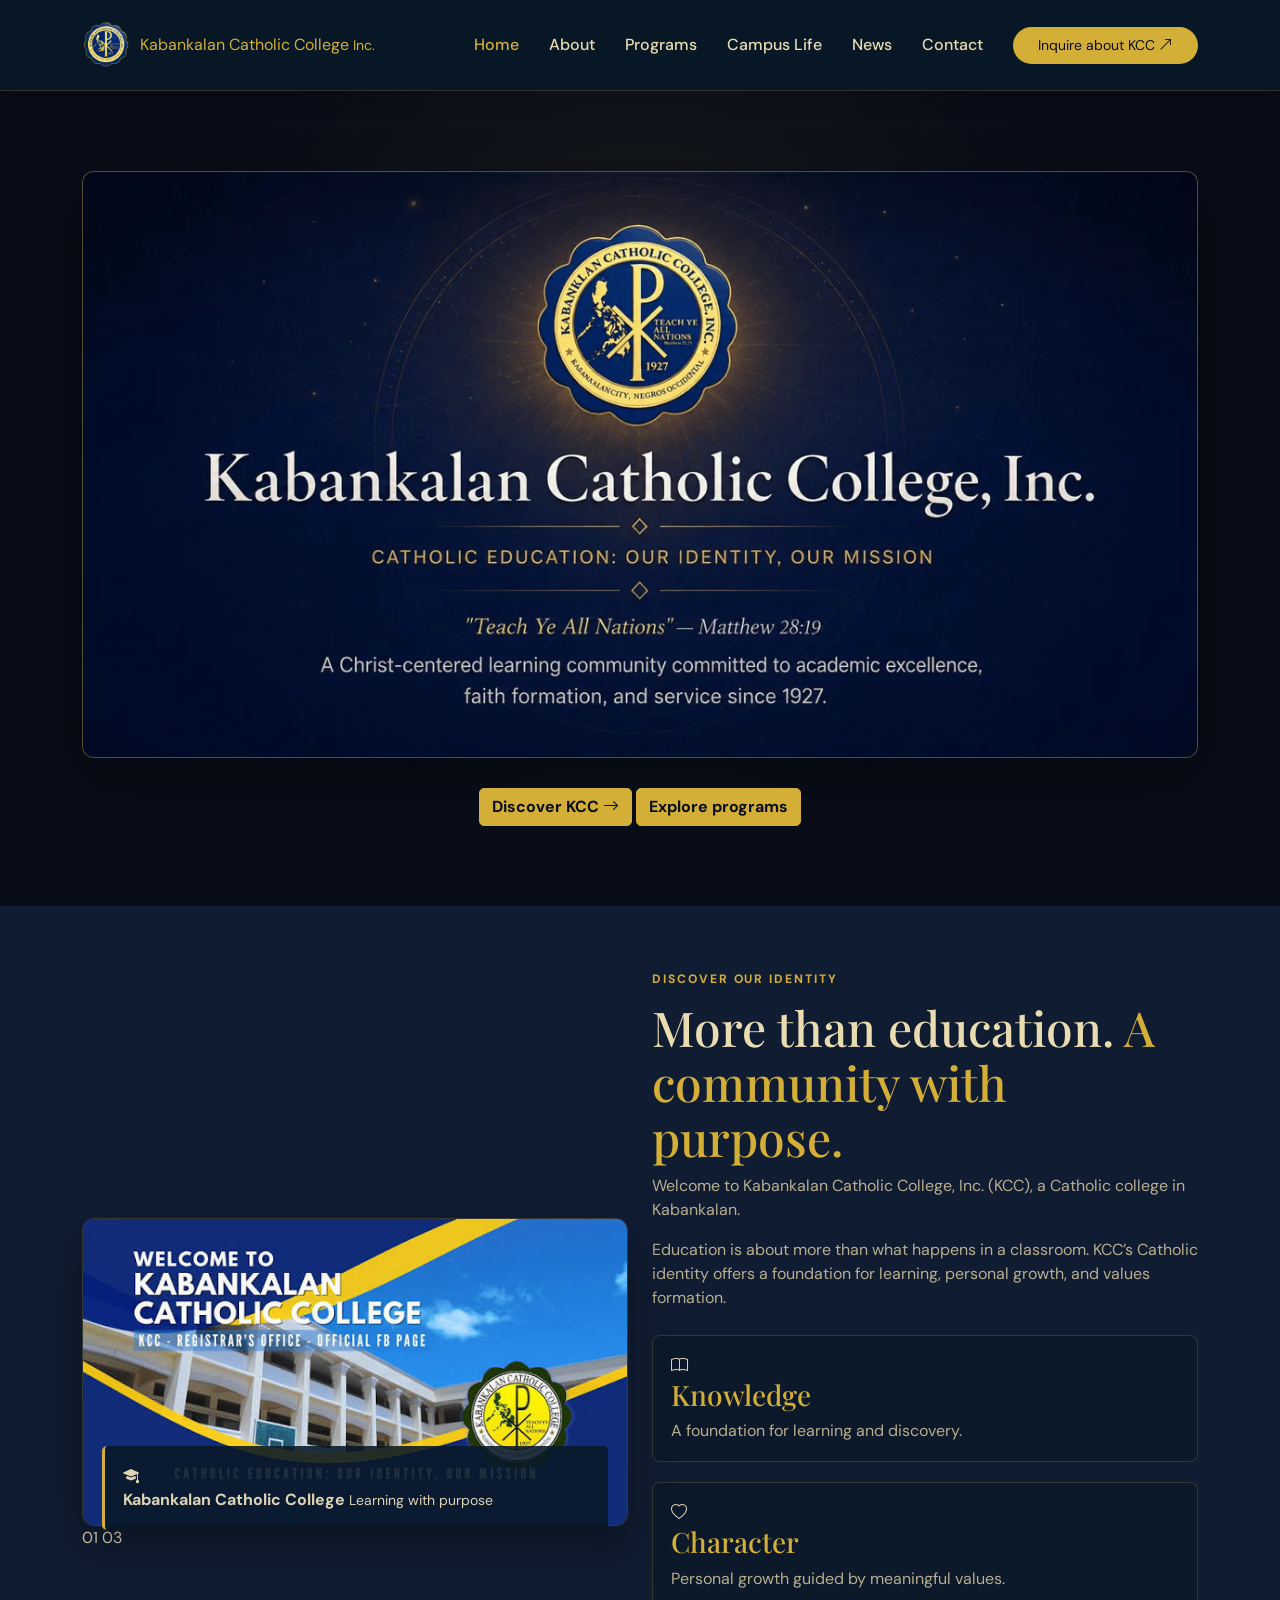
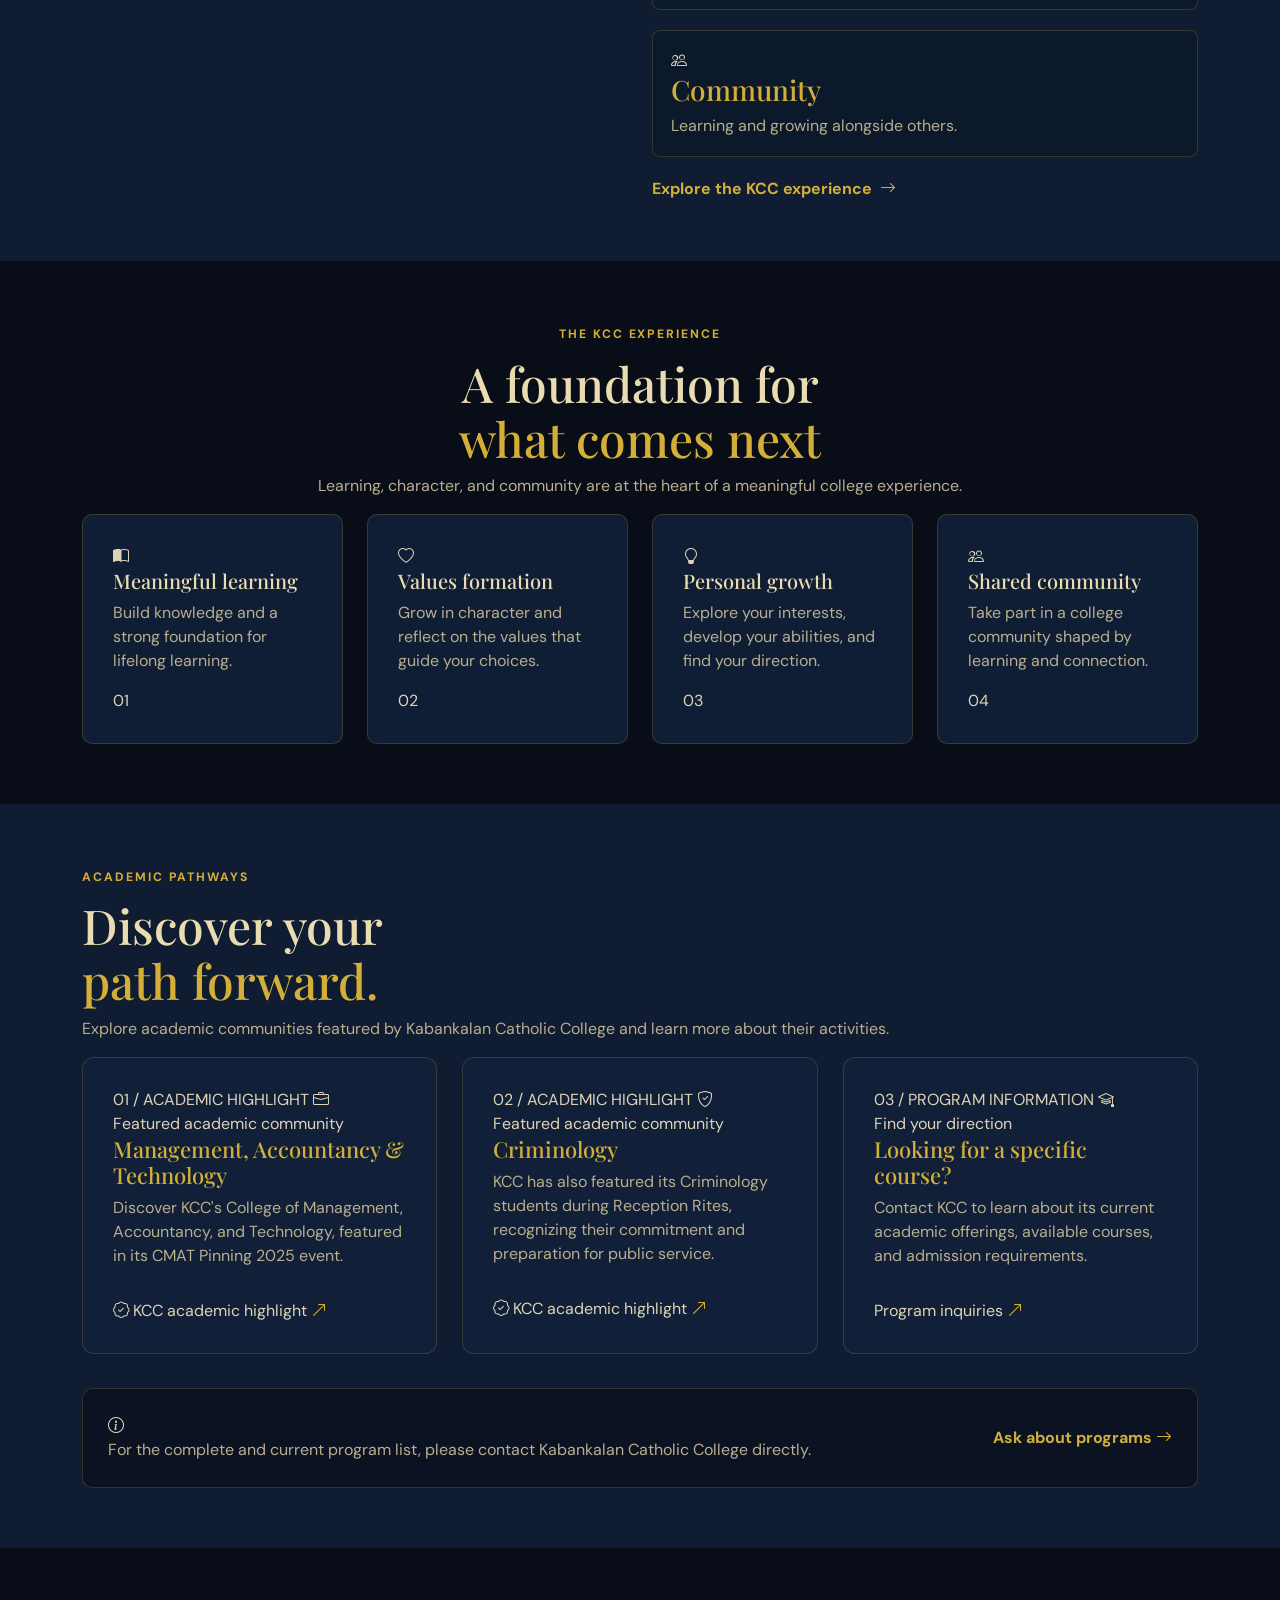
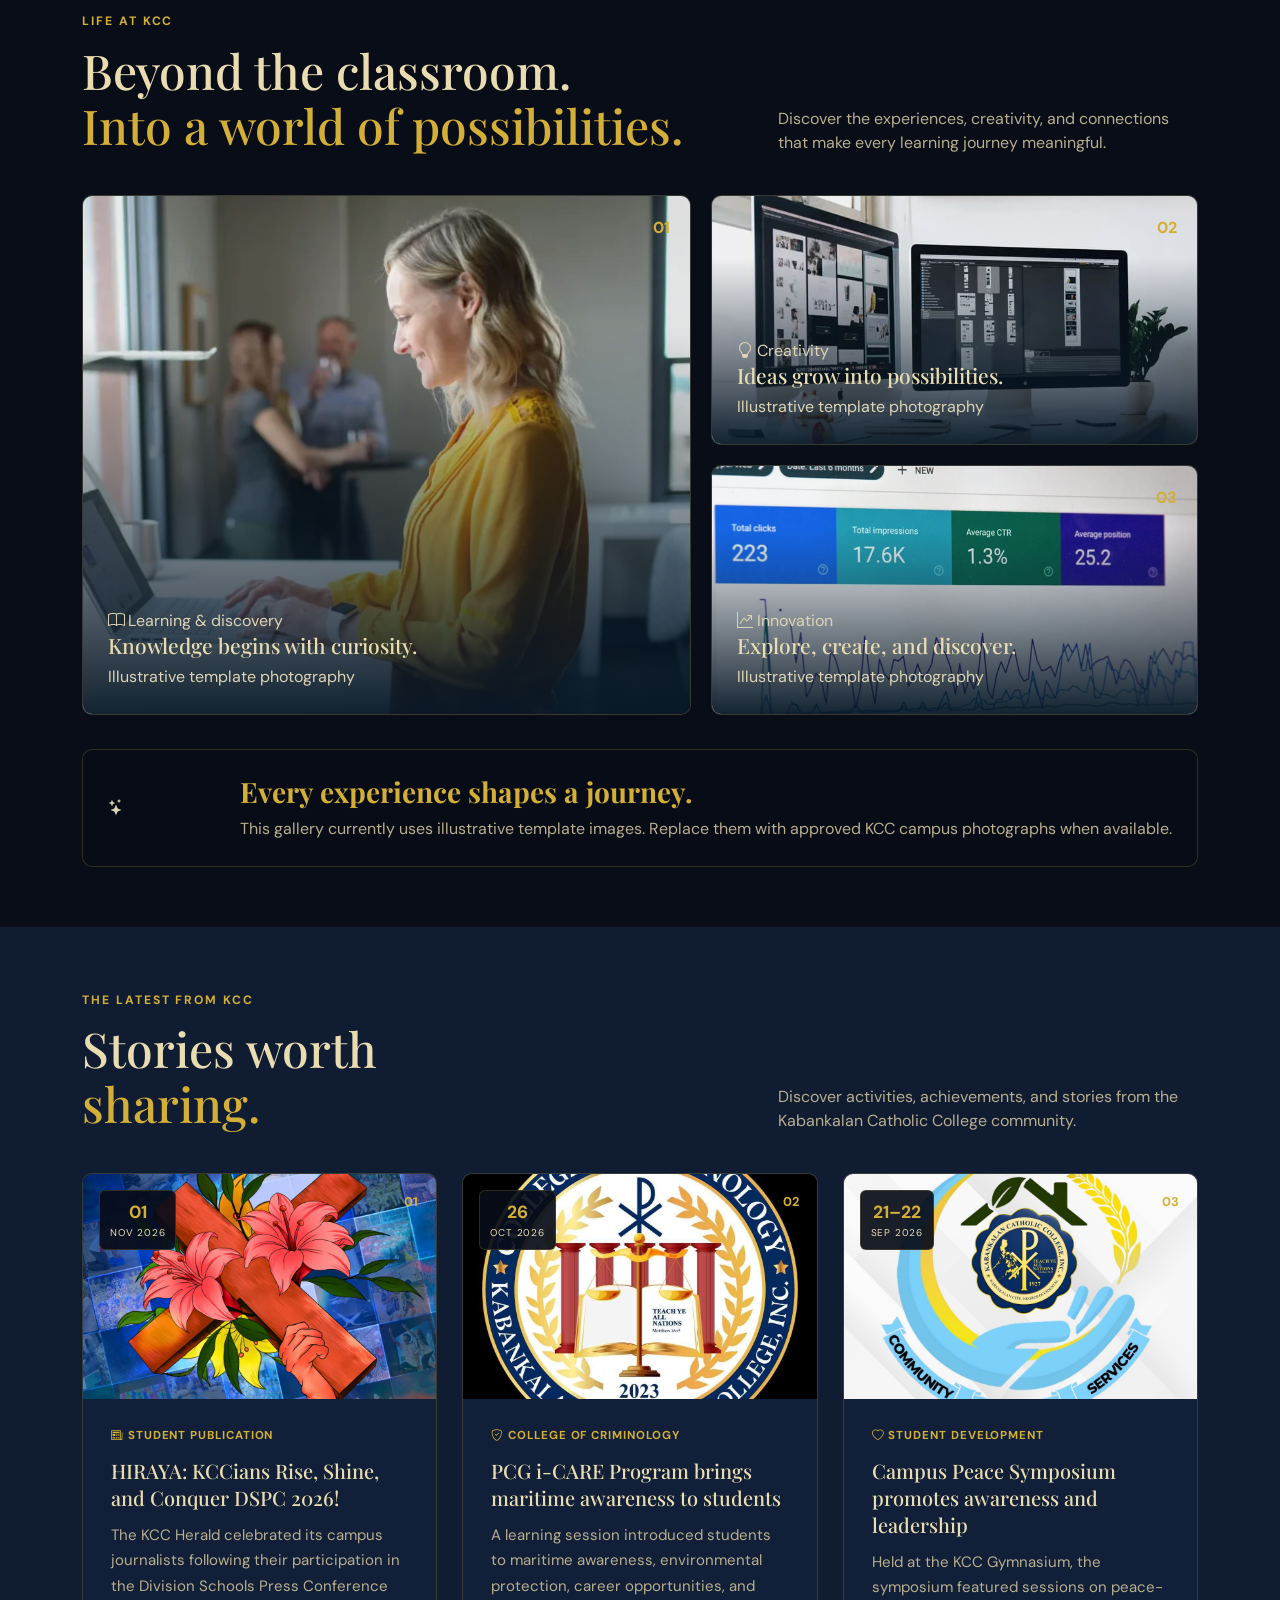
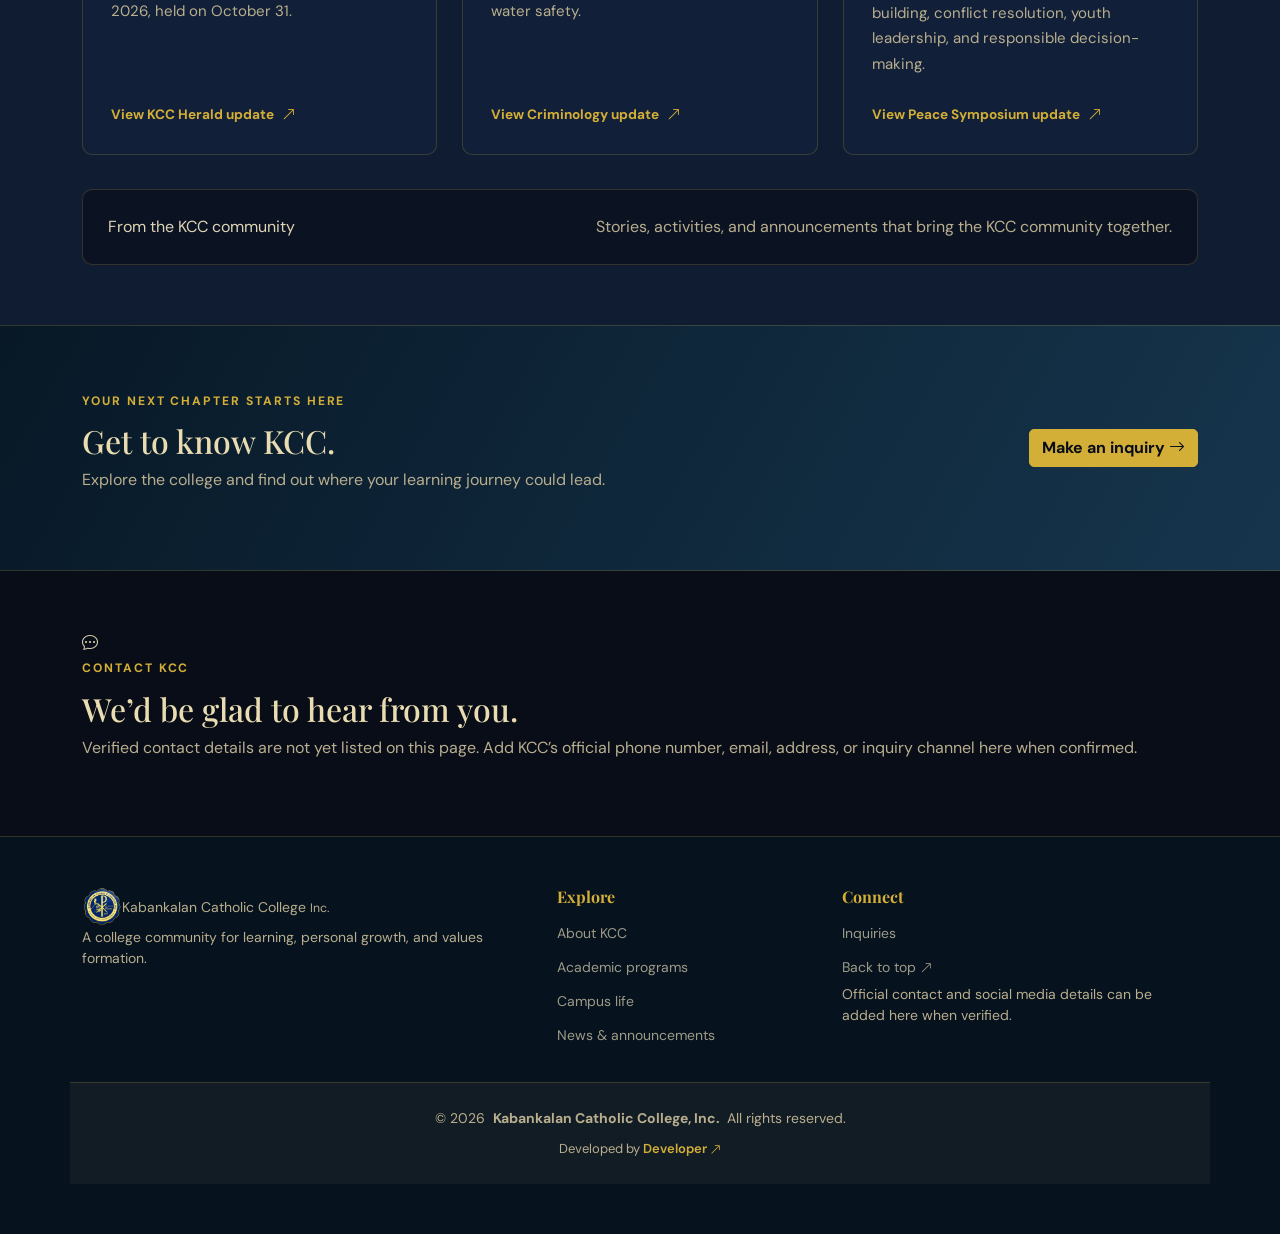
==== index.html @ 28e7a179 "first commit" ====
<!DOCTYPE html>
<html lang="en">

<head>
  <meta charset="utf-8">
  <meta name="viewport" content="width=device-width, initial-scale=1">

  <meta name="description" content="Discover Kabankalan Catholic College, Inc. and learn more about its academic community, campus life, and opportunities.">
  <meta name="theme-color" content="#080d18">

  <title>Kabankalan Catholic College, Inc. | KCC</title>

  <!-- KCC Branding -->
  <link href="assets/img/kcc-logo.png" rel="icon" type="image/png">
  <link href="assets/img/apple-touch-icon.png" rel="apple-touch-icon">

  <!-- Google Fonts -->
  <link rel="preconnect" href="https://fonts.googleapis.com">
  <link rel="preconnect" href="https://fonts.gstatic.com" crossorigin>
  <link href="https://fonts.googleapis.com/css2?family=DM+Sans:wght@400;500;600;700&family=Playfair+Display:wght@500;600;700&display=swap" rel="stylesheet">

  <!-- Vendor CSS -->
  <link href="assets/vendor/bootstrap/css/bootstrap.min.css" rel="stylesheet">
  <link href="assets/vendor/bootstrap-icons/bootstrap-icons.css" rel="stylesheet">
  <link href="assets/vendor/aos/aos.css" rel="stylesheet">
  <link href="assets/vendor/glightbox/css/glightbox.min.css" rel="stylesheet">
  <link href="assets/vendor/swiper/swiper-bundle.min.css" rel="stylesheet">

  <!-- Main and KCC Custom CSS -->
  <link href="assets/css/main.css" rel="stylesheet">
  <link href="assets/css/kcc-custom.css" rel="stylesheet">
</head>

<body class="index-page">

  <!-- =========================
       HEADER / NAVIGATION
  ========================== -->
  <header id="header" class="header d-flex align-items-center sticky-top">
    <div class="container-xl d-flex align-items-center">

      <a href="#hero" class="logo d-flex align-items-center me-auto" aria-label="KCC home">
        <img
          src="assets/img/kcc-logo.png"
          alt="Kabankalan Catholic College seal"
          class="brand-logo"
        >

        <span class="brand-name">
          Kabankalan Catholic College
          <small>Inc.</small>
        </span>
      </a>

      <nav id="navmenu" class="navmenu" aria-label="Main navigation">

        <ul>
          <li><a href="#hero" class="active">Home</a></li>
          <li><a href="#about">About</a></li>
          <li><a href="#programs">Programs</a></li>
          <li><a href="#campus-life">Campus Life</a></li>
          <li><a href="#news">News</a></li>
          <li><a href="#contact">Contact</a></li>
        </ul>

        <button
          class="mobile-nav-toggle d-xl-none bi bi-list"
          type="button"
          aria-label="Toggle navigation"
        ></button>

      </nav>

      <a class="btn-getstarted" href="#contact">
        Inquire about KCC
        <i class="bi bi-arrow-up-right"></i>
      </a>

    </div>
  </header>


  <main>

    <!-- =========================
         HERO SECTION
    ========================== -->
    <section id="hero" class="hero kcc-hero dark-background">

      <div class="container kcc-hero-inner">

        <!-- Custom animation handles the artwork entrance -->
        <div class="kcc-hero-artwork">

          <img
            src="assets/img/hero-bg.webp"
            alt="Kabankalan Catholic College, Inc. official identity and mission banner"
            fetchpriority="high"
          >

        </div>

        <!-- Custom animation handles the button entrance -->
        <div class="kcc-hero-bottom">

          <div class="hero-actions">

            <a class="btn btn-gold" href="#about">
              Discover KCC
              <i class="bi bi-arrow-right"></i>
            </a>

            <a class="btn btn-outline-light" href="#programs">
              Explore programs
            </a>

          </div>

        </div>

      </div>

    </section>


    <!-- =========================
         ABOUT KCC
    ========================== -->
    <section id="about" class="section about-section">

      <div class="container">

        <div class="about-layout row align-items-center gy-5">

          <!-- LEFT: KCC IMAGE -->
          <div
            class="col-lg-6"
            data-aos="fade-right"
            data-aos-duration="1000"
          >

            <div class="about-visual">

              <div class="about-visual-glow"></div>

              <div class="about-visual-frame">

                <img
                  src="assets/img/about.jpg"
                  alt="Kabankalan Catholic College promotional artwork"
                  class="about-visual-image"
                  loading="lazy"
                >

              </div>

              <div class="about-visual-caption">

                <span class="about-caption-icon">
                  <i class="bi bi-mortarboard-fill"></i>
                </span>

                <div>
                  <strong>Kabankalan Catholic College</strong>
                  <small>Learning with purpose</small>
                </div>

              </div>

              <div class="about-visual-index">
                <span>01</span>
                <span class="about-index-line"></span>
                <span>03</span>
              </div>

            </div>

          </div>


          <!-- RIGHT: ABOUT CONTENT -->
          <div
            class="col-lg-6"
            data-aos="fade-left"
            data-aos-duration="1000"
            data-aos-delay="150"
          >

            <div class="about-content">

              <span class="section-kicker">
                Discover our identity
              </span>

              <h2 class="section-heading about-main-heading">
                More than education.
                <span>A community with purpose.</span>
              </h2>

              <p class="about-lead">
                Welcome to Kabankalan Catholic College, Inc. (KCC),
                a Catholic college in Kabankalan.
              </p>

              <p class="body-copy">
                Education is about more than what happens in a classroom.
                KCC’s Catholic identity offers a foundation for learning,
                personal growth, and values formation.
              </p>

              <div class="about-divider"></div>

              <div class="about-points">

                <div class="about-point">
                  <span class="about-point-icon">
                    <i class="bi bi-book"></i>
                  </span>

                  <div>
                    <h3>Knowledge</h3>
                    <p>A foundation for learning and discovery.</p>
                  </div>
                </div>

                <div class="about-point">
                  <span class="about-point-icon">
                    <i class="bi bi-heart"></i>
                  </span>

                  <div>
                    <h3>Character</h3>
                    <p>Personal growth guided by meaningful values.</p>
                  </div>
                </div>

                <div class="about-point">
                  <span class="about-point-icon">
                    <i class="bi bi-people"></i>
                  </span>

                  <div>
                    <h3>Community</h3>
                    <p>Learning and growing alongside others.</p>
                  </div>
                </div>

              </div>

              <a class="about-discover-link" href="#why-kcc">
                Explore the KCC experience
                <span><i class="bi bi-arrow-right"></i></span>
              </a>

            </div>

          </div>

        </div>

      </div>

    </section>


    <!-- =========================
         WHY CHOOSE KCC
    ========================== -->
    <section id="why-kcc" class="section why-section">

      <div class="container">

        <div class="section-intro text-center" data-aos="fade-up">

          <span class="section-kicker">The KCC experience</span>

          <h2 class="section-heading">
            A foundation for
            <span>what comes next</span>
          </h2>

          <p>
            Learning, character, and community are at the heart
            of a meaningful college experience.
          </p>

        </div>

        <div class="row g-4">

          <div class="col-md-6 col-lg-3" data-aos="fade-up" data-aos-delay="0">

            <article class="value-card">

              <span class="value-icon">
                <i class="bi bi-book-half"></i>
              </span>

              <h3>Meaningful learning</h3>

              <p>
                Build knowledge and a strong foundation
                for lifelong learning.
              </p>

              <span class="card-index">01</span>

            </article>

          </div>


          <div class="col-md-6 col-lg-3" data-aos="fade-up" data-aos-delay="100">

            <article class="value-card">

              <span class="value-icon">
                <i class="bi bi-heart"></i>
              </span>

              <h3>Values formation</h3>

              <p>
                Grow in character and reflect on the values
                that guide your choices.
              </p>

              <span class="card-index">02</span>

            </article>

          </div>


          <div class="col-md-6 col-lg-3" data-aos="fade-up" data-aos-delay="200">

            <article class="value-card">

              <span class="value-icon">
                <i class="bi bi-lightbulb"></i>
              </span>

              <h3>Personal growth</h3>

              <p>
                Explore your interests, develop your abilities,
                and find your direction.
              </p>

              <span class="card-index">03</span>

            </article>

          </div>


          <div class="col-md-6 col-lg-3" data-aos="fade-up" data-aos-delay="300">

            <article class="value-card">

              <span class="value-icon">
                <i class="bi bi-people"></i>
              </span>

              <h3>Shared community</h3>

              <p>
                Take part in a college community shaped by
                learning and connection.
              </p>

              <span class="card-index">04</span>

            </article>

          </div>

        </div>

      </div>

    </section>


    <!-- =========================
         ACADEMIC PROGRAMS
    ========================== -->
    <section id="programs" class="section programs-section">

      <div class="container">

        <div class="programs-heading" data-aos="fade-up">

          <div>
            <span class="section-kicker">Academic pathways</span>

            <h2 class="section-heading">
              Discover your
              <span>path forward.</span>
            </h2>
          </div>

          <p>
            Explore academic communities featured by Kabankalan
            Catholic College and learn more about their activities.
          </p>

        </div>

        <div class="program-showcase">

          <!-- CMAT -->
          <article
            class="program-card program-card-featured"
            data-aos="fade-up"
          >

            <div class="program-card-top">
              <span class="program-number">01 / ACADEMIC HIGHLIGHT</span>

              <span class="program-card-icon">
                <i class="bi bi-briefcase"></i>
              </span>
            </div>

            <div class="program-card-content">
              <span class="program-label">Featured academic community</span>

              <h3>
                Management, Accountancy
                <span>&amp; Technology</span>
              </h3>

              <p>
                Discover KCC's College of Management, Accountancy,
                and Technology, featured in its CMAT Pinning 2025 event.
              </p>
            </div>

            <div class="program-card-bottom">
              <span class="program-status">
                <i class="bi bi-patch-check"></i>
                KCC academic highlight
              </span>

              <a href="#contact" aria-label="Ask about CMAT">
                <i class="bi bi-arrow-up-right"></i>
              </a>
            </div>

          </article>


          <!-- CRIMINOLOGY -->
          <article
            class="program-card"
            data-aos="fade-up"
            data-aos-delay="120"
          >

            <div class="program-card-top">
              <span class="program-number">02 / ACADEMIC HIGHLIGHT</span>

              <span class="program-card-icon">
                <i class="bi bi-shield-check"></i>
              </span>
            </div>

            <div class="program-card-content">
              <span class="program-label">Featured academic community</span>

              <h3>Criminology</h3>

              <p>
                KCC has also featured its Criminology students
                during Reception Rites, recognizing their commitment
                and preparation for public service.
              </p>
            </div>

            <div class="program-card-bottom">
              <span class="program-status">
                <i class="bi bi-patch-check"></i>
                KCC academic highlight
              </span>

              <a href="#contact" aria-label="Ask about Criminology">
                <i class="bi bi-arrow-up-right"></i>
              </a>
            </div>

          </article>


          <!-- INQUIRY -->
          <article
            class="program-card program-card-inquiry"
            data-aos="fade-up"
            data-aos-delay="240"
          >

            <div class="program-card-top">
              <span class="program-number">03 / PROGRAM INFORMATION</span>

              <span class="program-card-icon">
                <i class="bi bi-mortarboard"></i>
              </span>
            </div>

            <div class="program-card-content">
              <span class="program-label">Find your direction</span>

              <h3>
                Looking for a
                <span>specific course?</span>
              </h3>

              <p>
                Contact KCC to learn about its current academic
                offerings, available courses, and admission requirements.
              </p>
            </div>

            <div class="program-card-bottom">
              <span class="program-status">Program inquiries</span>

              <a href="#contact" aria-label="Inquire about KCC programs">
                <i class="bi bi-arrow-up-right"></i>
              </a>
            </div>

          </article>

        </div>

        <div class="programs-footer" data-aos="fade-up">

          <div>
            <i class="bi bi-info-circle"></i>

            <p>
              For the complete and current program list,
              please contact Kabankalan Catholic College directly.
            </p>
          </div>

          <a href="#contact" class="programs-contact-link">
            Ask about programs
            <i class="bi bi-arrow-right"></i>
          </a>

        </div>

      </div>

    </section>


    <!-- =========================
         CAMPUS LIFE
    ========================== -->
    <section id="campus-life" class="section campus-section">

      <div class="container">

        <div class="campus-heading" data-aos="fade-up">

          <div>
            <span class="section-kicker">Life at KCC</span>

            <h2 class="section-heading">
              Beyond the classroom.
              <span>Into a world of possibilities.</span>
            </h2>
          </div>

          <p>
            Discover the experiences, creativity, and connections
            that make every learning journey meaningful.
          </p>

        </div>

        <div class="campus-gallery">

          <!-- FEATURED IMAGE -->
          <figure
            class="campus-photo campus-photo-large"
            data-aos="fade-up"
          >

            <img
              src="assets/img/about/about-1.webp"
              alt="Illustrative image of a learner working at a laptop"
              loading="lazy"
            >

            <div class="campus-photo-overlay"></div>

            <div class="campus-photo-content">

              <span class="campus-photo-category">
                <i class="bi bi-book"></i>
                Learning &amp; discovery
              </span>

              <h3>Knowledge begins with curiosity.</h3>

              <span class="campus-photo-note">
                Illustrative template photography
              </span>

            </div>

            <span class="campus-photo-number">01</span>

          </figure>


          <!-- SECOND IMAGE -->
          <figure
            class="campus-photo"
            data-aos="fade-up"
            data-aos-delay="120"
          >

            <img
              src="assets/img/course/course-1.webp"
              alt="Illustrative image of a computer displaying design work"
              loading="lazy"
            >

            <div class="campus-photo-overlay"></div>

            <div class="campus-photo-content">

              <span class="campus-photo-category">
                <i class="bi bi-lightbulb"></i>
                Creativity
              </span>

              <h3>Ideas grow into possibilities.</h3>

              <span class="campus-photo-note">
                Illustrative template photography
              </span>

            </div>

            <span class="campus-photo-number">02</span>

          </figure>


          <!-- THIRD IMAGE -->
          <figure
            class="campus-photo"
            data-aos="fade-up"
            data-aos-delay="240"
          >

            <img
              src="assets/img/course/course-2.webp"
              alt="Illustrative image of data analytics on a computer screen"
              loading="lazy"
            >

            <div class="campus-photo-overlay"></div>

            <div class="campus-photo-content">

              <span class="campus-photo-category">
                <i class="bi bi-graph-up-arrow"></i>
                Innovation
              </span>

              <h3>Explore, create, and discover.</h3>

              <span class="campus-photo-note">
                Illustrative template photography
              </span>

            </div>

            <span class="campus-photo-number">03</span>

          </figure>

        </div>


        <div class="campus-footer" data-aos="fade-up">

          <div class="campus-footer-icon">
            <i class="bi bi-stars"></i>
          </div>

          <div>
            <h3>Every experience shapes a journey.</h3>

            <p>
              This gallery currently uses illustrative template images.
              Replace them with approved KCC campus photographs when available.
            </p>
          </div>

        </div>

      </div>

    </section>


    <!-- =========================
         KCC NEWS & ANNOUNCEMENTS
    ========================== -->
    <section id="news" class="section news-section">

      <div class="container">

        <div class="news-heading" data-aos="fade-up">

          <div>
            <span class="section-kicker">The latest from KCC</span>

            <h2 class="section-heading">
              Stories worth
              <span>sharing.</span>
            </h2>
          </div>

          <p>
            Discover activities, achievements, and stories
            from the Kabankalan Catholic College community.
          </p>

        </div>


        <div class="news-grid">

          <!-- FEATURED NEWS: DSPC 2026 -->
          <article
            class="news-story news-story-featured"
            data-aos="fade-up"
          >

            <div class="news-story-image">

              <img
                src="assets/img/event/KCCHERALD.jpg"
                alt="KCC campus journalism activity"
                loading="lazy"
              >

            </div>

            <div class="news-story-overlay"></div>

            <span class="news-date">
              <strong>01</strong>
              <small>NOV 2026</small>
            </span>

            <div class="news-story-content">

              <span class="news-category">
                <i class="bi bi-newspaper"></i>
                Student publication
              </span>

              <h3>
                HIRAYA: KCCians Rise, Shine, and Conquer DSPC 2026!
              </h3>

              <p>
                The KCC Herald celebrated its campus journalists
                following their participation in the Division
                Schools Press Conference 2026, held on October 31.
              </p>

              <a
                href="https://www.facebook.com/thekccherald"
                target="_blank"
                rel="noopener noreferrer"
                class="news-read-link"
              >
                View KCC Herald update
                <i class="bi bi-arrow-up-right"></i>
              </a>

            </div>

            <span class="news-story-number">01</span>

          </article>


          <!-- PCG I-CARE -->
          <article
            class="news-story news-story-small"
            data-aos="fade-up"
            data-aos-delay="120"
          >

            <div class="news-story-image">

              <img
                src="assets/img/event/Criminology.jpg"
                alt="KCC College of Criminology activity"
                loading="lazy"
              >

            </div>

            <div class="news-story-overlay"></div>

            <span class="news-date">
              <strong>26</strong>
              <small>OCT 2026</small>
            </span>

            <div class="news-story-content">

              <span class="news-category">
                <i class="bi bi-shield-check"></i>
                College of Criminology
              </span>

              <h3>
                PCG i-CARE Program brings maritime awareness to students
              </h3>

              <p>
                A learning session introduced students to maritime
                awareness, environmental protection, career opportunities,
                and water safety.
              </p>

              <a
                href="https://www.facebook.com/share/p/18pWQpgUuE/"
                target="_blank"
                rel="noopener noreferrer"
                class="news-read-link"
              >
                View Criminology update
                <i class="bi bi-arrow-up-right"></i>
              </a>

            </div>

            <span class="news-story-number">02</span>

          </article>


          <!-- CAMPUS PEACE SYMPOSIUM -->
          <article
            class="news-story news-story-editorial"
            data-aos="fade-up"
            data-aos-delay="240"
          >

            <div class="news-story-image">

              <img
                src="assets/img/event/PeaceSymposium.jpg"
                alt="KCC Campus Peace Symposium"
                loading="lazy"
              >

            </div>

            <div class="news-story-overlay"></div>

            <span class="news-date">
              <strong>21–22</strong>
              <small>SEP 2026</small>
            </span>

            <div class="news-story-content">

              <span class="news-category">
                <i class="bi bi-heart"></i>
                Student development
              </span>

              <h3>
                Campus Peace Symposium promotes awareness and leadership
              </h3>

              <p>
                Held at the KCC Gymnasium, the symposium featured
                sessions on peace-building, conflict resolution,
                youth leadership, and responsible decision-making.
              </p>

              <a
                href="https://www.facebook.com/share/p/1FNXZFG8wu/"
                target="_blank"
                rel="noopener noreferrer"
                class="news-read-link"
              >
                View Peace Symposium update
                <i class="bi bi-arrow-up-right"></i>
              </a>

            </div>

            <span class="news-story-number">03</span>

          </article>

        </div>


        <div class="news-bottom" data-aos="fade-up">

          <div class="news-bottom-label">
            <span class="news-bottom-dot"></span>
            <span>From the KCC community</span>
          </div>

          <p>
            Stories, activities, and announcements that bring
            the KCC community together.
          </p>

        </div>

      </div>

    </section>


    <!-- =========================
         INQUIRY BANNER
    ========================== -->
    <section class="inquiry-band">

      <div
        class="container d-lg-flex align-items-center justify-content-between"
        data-aos="fade-up"
      >

        <div>
          <span class="section-kicker">
            Your next chapter starts here
          </span>

          <h2>Get to know KCC.</h2>

          <p>
            Explore the college and find out where your
            learning journey could lead.
          </p>
        </div>

        <a class="btn btn-gold" href="#contact">
          Make an inquiry
          <i class="bi bi-arrow-right"></i>
        </a>

      </div>

    </section>


    <!-- =========================
         CONTACT
    ========================== -->
    <section id="contact" class="section contact-section">

      <div class="container">

        <div class="contact-card" data-aos="fade-up">

          <div class="contact-icon">
            <i class="bi bi-chat-dots"></i>
          </div>

          <div>
            <span class="section-kicker">Contact KCC</span>

            <h2>We’d be glad to hear from you.</h2>

            <p>
              Verified contact details are not yet listed on this page.
              Add KCC’s official phone number, email, address, or
              inquiry channel here when confirmed.
            </p>
          </div>

        </div>

      </div>

    </section>

  </main>


  <!-- =========================
       FOOTER
  ========================== -->
  <footer id="footer" class="footer kcc-footer">

    <div class="container footer-top">

      <div class="row gy-4">

        <div class="col-lg-5 col-md-6">

          <a
            href="#hero"
            class="logo d-flex align-items-center footer-brand"
            aria-label="KCC home"
          >

            <img
              src="assets/img/kcc-logo.png"
              alt="Kabankalan Catholic College seal"
              class="brand-logo"
            >

            <span class="brand-name">
              Kabankalan Catholic College
              <small>Inc.</small>
            </span>

          </a>

          <p class="footer-intro">
            A college community for learning, personal growth,
            and values formation.
          </p>

        </div>


        <div class="col-lg-3 col-md-6 footer-links">

          <h4>Explore</h4>

          <ul>
            <li><a href="#about">About KCC</a></li>
            <li><a href="#programs">Academic programs</a></li>
            <li><a href="#campus-life">Campus life</a></li>
            <li><a href="#news">News &amp; announcements</a></li>
          </ul>

        </div>


        <div class="col-lg-4 col-md-6 footer-links">

          <h4>Connect</h4>

          <ul>
            <li><a href="#contact">Inquiries</a></li>
            <li>
              <a href="#hero">
                Back to top
                <i class="bi bi-arrow-up-right"></i>
              </a>
            </li>
          </ul>

          <p class="footer-contact-note">
            Official contact and social media details can be added
            here when verified.
          </p>

        </div>

      </div>

    </div>


    
<div class="container copyright text-center">

  <p>
    ©
    <span id="copyright-year">2026</span>
    <strong class="px-1">
      Kabankalan Catholic College, Inc.
    </strong>
    All rights reserved.
  </p>

  <p class="developer-credit">
    Developed by
    <a
      href="https://bruhd1550-del.github.io/Project/"
      target="_blank"
      rel="noopener noreferrer"
      aria-label="Visit the developer's portfolio"
    >
      Developer <i class="bi bi-arrow-up-right"></i>
    </a>
  </p>

</div>

  </footer>


  <!-- Scroll to Top -->
  <a
    href="#hero"
    id="scroll-top"
    class="scroll-top d-flex align-items-center justify-content-center"
    aria-label="Back to top"
  >
    <i class="bi bi-arrow-up-short"></i>
  </a>


  <!-- Preloader -->
  <div id="preloader" aria-hidden="true"></div>


  <!-- Vendor JS -->
  <script src="assets/vendor/bootstrap/js/bootstrap.bundle.min.js"></script>
  <script src="assets/vendor/aos/aos.js"></script>
  <script src="assets/vendor/glightbox/js/glightbox.min.js"></script>
  <script src="assets/vendor/purecounter/purecounter_vanilla.js"></script>
  <script src="assets/vendor/swiper/swiper-bundle.min.js"></script>

  <!-- Main JS -->
  <script src="assets/js/main.js"></script>

</body>
</html>
---- assets/css/main.css ----
/**
* Template Name: Mentor
* Template URL: https://bootstrapmade.com/mentor-free-education-bootstrap-theme/
* Updated: Jul 07 2025 with Bootstrap v5.3.7
* Author: BootstrapMade.com
* License: https://bootstrapmade.com/license/
*/

/*--------------------------------------------------------------
# Font & Color Variables
# Help: https://bootstrapmade.com/color-system/
--------------------------------------------------------------*/
/* Fonts */
:root {
  --default-font: "Open Sans",  system-ui, -apple-system, "Segoe UI", Roboto, "Helvetica Neue", Arial, "Noto Sans", "Liberation Sans", sans-serif, "Apple Color Emoji", "Segoe UI Emoji", "Segoe UI Symbol", "Noto Color Emoji";
  --heading-font: "Raleway",  sans-serif;
  --nav-font: "Poppins",  sans-serif;
}

/* Global Colors - The following color variables are used throughout the website. Updating them here will change the color scheme of the entire website */
:root { 
  --background-color: #ffffff; /* Background color for the entire website, including individual sections */
  --default-color: #444444; /* Default color used for the majority of the text content across the entire website */
  --heading-color: #37423b; /* Color for headings, subheadings and title throughout the website */
  --accent-color: #5fcf80; /* Accent color that represents your brand on the website. It's used for buttons, links, and other elements that need to stand out */
  --surface-color: #ffffff; /* The surface color is used as a background of boxed elements within sections, such as cards, icon boxes, or other elements that require a visual separation from the global background. */
  --contrast-color: #ffffff; /* Contrast color for text, ensuring readability against backgrounds of accent, heading, or default colors. */
}

/* Nav Menu Colors - The following color variables are used specifically for the navigation menu. They are separate from the global colors to allow for more customization options */
:root {
  --nav-color: #272828;  /* The default color of the main navmenu links */
  --nav-hover-color: #5fcf80; /* Applied to main navmenu links when they are hovered over or active */
  --nav-mobile-background-color: #ffffff; /* Used as the background color for mobile navigation menu */
  --nav-dropdown-background-color: #ffffff; /* Used as the background color for dropdown items that appear when hovering over primary navigation items */
  --nav-dropdown-color: #272828; /* Used for navigation links of the dropdown items in the navigation menu. */
  --nav-dropdown-hover-color: #5fcf80; /* Similar to --nav-hover-color, this color is applied to dropdown navigation links when they are hovered over. */
}

/* Color Presets - These classes override global colors when applied to any section or element, providing reuse of the sam color scheme. */

.light-background {
  --background-color: #f9f9f9;
  --surface-color: #ffffff;
}

.dark-background {
  --background-color: #060606;
  --default-color: #ffffff;
  --heading-color: #ffffff;
  --surface-color: #252525;
  --contrast-color: #ffffff;
}

/* Smooth scroll */
:root {
  scroll-behavior: smooth;
}

/*--------------------------------------------------------------
# General Styling & Shared Classes
--------------------------------------------------------------*/
body {
  color: var(--default-color);
  background-color: var(--background-color);
  font-family: var(--default-font);
}

a {
  color: var(--accent-color);
  text-decoration: none;
  transition: 0.3s;
}

a:hover {
  color: color-mix(in srgb, var(--accent-color), transparent 25%);
  text-decoration: none;
}

h1,
h2,
h3,
h4,
h5,
h6 {
  color: var(--heading-color);
  font-family: var(--heading-font);
}

/* Email Form Messages
------------------------------*/
.email-form .error-message {
  display: none;
  background: #df1529;
  color: #ffffff;
  text-align: left;
  padding: 15px;
  margin-bottom: 24px;
  font-weight: 600;
}

.email-form .sent-message {
  display: none;
  color: #ffffff;
  background: #059652;
  text-align: center;
  padding: 15px;
  margin-bottom: 24px;
  font-weight: 600;
}

.email-form .loading {
  display: none;
  background: var(--surface-color);
  text-align: center;
  padding: 15px;
  margin-bottom: 24px;
}

.email-form .loading:before {
  content: "";
  display: inline-block;
  border-radius: 50%;
  width: 24px;
  height: 24px;
  margin: 0 10px -6px 0;
  border: 3px solid var(--accent-color);
  border-top-color: var(--surface-color);
  animation: email-form-loading 1s linear infinite;
}

@keyframes email-form-loading {
  0% {
    transform: rotate(0deg);
  }

  100% {
    transform: rotate(360deg);
  }
}

/* Pulsating Play Button
------------------------------*/
.pulsating-play-btn {
  width: 94px;
  height: 94px;
  background: radial-gradient(var(--accent-color) 50%, color-mix(in srgb, var(--accent-color), transparent 75%) 52%);
  border-radius: 50%;
  display: block;
  position: relative;
  overflow: hidden;
}

.pulsating-play-btn:before {
  content: "";
  position: absolute;
  width: 120px;
  height: 120px;
  animation-delay: 0s;
  animation: pulsate-play-btn 2s;
  animation-direction: forwards;
  animation-iteration-count: infinite;
  animation-timing-function: steps;
  opacity: 1;
  border-radius: 50%;
  border: 5px solid color-mix(in srgb, var(--accent-color), transparent 30%);
  top: -15%;
  left: -15%;
  background: rgba(198, 16, 0, 0);
}

.pulsating-play-btn:after {
  content: "";
  position: absolute;
  left: 50%;
  top: 50%;
  transform: translateX(-40%) translateY(-50%);
  width: 0;
  height: 0;
  border-top: 10px solid transparent;
  border-bottom: 10px solid transparent;
  border-left: 15px solid #fff;
  z-index: 100;
  transition: all 400ms cubic-bezier(0.55, 0.055, 0.675, 0.19);
}

.pulsating-play-btn:hover:before {
  content: "";
  position: absolute;
  left: 50%;
  top: 50%;
  transform: translateX(-40%) translateY(-50%);
  width: 0;
  height: 0;
  border: none;
  border-top: 10px solid transparent;
  border-bottom: 10px solid transparent;
  border-left: 15px solid #fff;
  z-index: 200;
  animation: none;
  border-radius: 0;
}

.pulsating-play-btn:hover:after {
  border-left: 15px solid var(--accent-color);
  transform: scale(20);
}

@keyframes pulsate-play-btn {
  0% {
    transform: scale(0.6, 0.6);
    opacity: 1;
  }

  100% {
    transform: scale(1, 1);
    opacity: 0;
  }
}

/*--------------------------------------------------------------
# Global Header
--------------------------------------------------------------*/
.header {
  color: var(--default-color);
  background-color: var(--background-color);
  padding: 15px 0;
  transition: all 0.5s;
  z-index: 997;
}

.header .logo {
  line-height: 1;
}

.header .logo img {
  max-height: 36px;
  margin-right: 8px;
}

.header .logo h1 {
  font-weight: 700;
  font-size: 30px;
  margin: 0;
  letter-spacing: 1px;
  text-transform: uppercase;
  color: var(--accent-color);
}

.header .btn-getstarted,
.header .btn-getstarted:focus {
  color: var(--contrast-color);
  background: var(--accent-color);
  font-size: 14px;
  padding: 8px 25px;
  margin: 0 0 0 30px;
  border-radius: 50px;
  transition: 0.3s;
}

.header .btn-getstarted:hover,
.header .btn-getstarted:focus:hover {
  color: var(--contrast-color);
  background: color-mix(in srgb, var(--accent-color), transparent 15%);
}

@media (max-width: 1200px) {
  .header .logo {
    order: 1;
  }

  .header .btn-getstarted {
    order: 2;
    margin: 0 15px 0 0;
    padding: 6px 15px;
  }

  .header .navmenu {
    order: 3;
  }
}

.scrolled .header {
  box-shadow: 0px 0 18px rgba(0, 0, 0, 0.1);
}

/*--------------------------------------------------------------
# Navigation Menu
--------------------------------------------------------------*/
/* Navmenu - Desktop */
@media (min-width: 1200px) {
  .navmenu {
    padding: 0;
  }

  .navmenu ul {
    margin: 0;
    padding: 0;
    display: flex;
    list-style: none;
    align-items: center;
  }

  .navmenu li {
    position: relative;
  }

  .navmenu a,
  .navmenu a:focus {
    color: var(--nav-color);
    padding: 18px 15px;
    font-size: 16px;
    font-family: var(--nav-font);
    font-weight: 400;
    display: flex;
    align-items: center;
    justify-content: space-between;
    white-space: nowrap;
    transition: 0.3s;
  }

  .navmenu a i,
  .navmenu a:focus i {
    font-size: 12px;
    line-height: 0;
    margin-left: 5px;
    transition: 0.3s;
  }

  .navmenu li:last-child a {
    padding-right: 0;
  }

  .navmenu li:hover>a,
  .navmenu .active,
  .navmenu .active:focus {
    color: var(--nav-hover-color);
  }

  .navmenu .dropdown ul {
    margin: 0;
    padding: 10px 0;
    background: var(--nav-dropdown-background-color);
    display: block;
    position: absolute;
    visibility: hidden;
    left: 14px;
    top: 130%;
    opacity: 0;
    transition: 0.3s;
    border-radius: 4px;
    z-index: 99;
    box-shadow: 0px 0px 30px rgba(0, 0, 0, 0.1);
  }

  .navmenu .dropdown ul li {
    min-width: 200px;
  }

  .navmenu .dropdown ul a {
    padding: 10px 20px;
    font-size: 15px;
    text-transform: none;
    color: var(--nav-dropdown-color);
  }

  .navmenu .dropdown ul a i {
    font-size: 12px;
  }

  .navmenu .dropdown ul a:hover,
  .navmenu .dropdown ul .active:hover,
  .navmenu .dropdown ul li:hover>a {
    color: var(--nav-dropdown-hover-color);
  }

  .navmenu .dropdown:hover>ul {
    opacity: 1;
    top: 100%;
    visibility: visible;
  }

  .navmenu .dropdown .dropdown ul {
    top: 0;
    left: -90%;
    visibility: hidden;
  }

  .navmenu .dropdown .dropdown:hover>ul {
    opacity: 1;
    top: 0;
    left: -100%;
    visibility: visible;
  }
}

/* Navmenu - Mobile */
@media (max-width: 1199px) {
  .mobile-nav-toggle {
    color: var(--nav-color);
    font-size: 28px;
    line-height: 0;
    margin-right: 10px;
    cursor: pointer;
    transition: color 0.3s;
  }

  .navmenu {
    padding: 0;
    z-index: 9997;
  }

  .navmenu ul {
    display: none;
    list-style: none;
    position: absolute;
    inset: 60px 20px 20px 20px;
    padding: 10px 0;
    margin: 0;
    border-radius: 6px;
    background-color: var(--nav-mobile-background-color);
    border: 1px solid color-mix(in srgb, var(--default-color), transparent 90%);
    box-shadow: none;
    overflow-y: auto;
    transition: 0.3s;
    z-index: 9998;
  }

  .navmenu a,
  .navmenu a:focus {
    color: var(--nav-dropdown-color);
    padding: 10px 20px;
    font-family: var(--nav-font);
    font-size: 17px;
    font-weight: 500;
    display: flex;
    align-items: center;
    justify-content: space-between;
    white-space: nowrap;
    transition: 0.3s;
  }

  .navmenu a i,
  .navmenu a:focus i {
    font-size: 12px;
    line-height: 0;
    margin-left: 5px;
    width: 30px;
    height: 30px;
    display: flex;
    align-items: center;
    justify-content: center;
    border-radius: 50%;
    transition: 0.3s;
    background-color: color-mix(in srgb, var(--accent-color), transparent 90%);
  }

  .navmenu a i:hover,
  .navmenu a:focus i:hover {
    background-color: var(--accent-color);
    color: var(--contrast-color);
  }

  .navmenu a:hover,
  .navmenu .active,
  .navmenu .active:focus {
    color: var(--nav-dropdown-hover-color);
  }

  .navmenu .active i,
  .navmenu .active:focus i {
    background-color: var(--accent-color);
    color: var(--contrast-color);
    transform: rotate(180deg);
  }

  .navmenu .dropdown ul {
    position: static;
    display: none;
    z-index: 99;
    padding: 10px 0;
    margin: 10px 20px;
    background-color: var(--nav-dropdown-background-color);
    transition: all 0.5s ease-in-out;
  }

  .navmenu .dropdown ul ul {
    background-color: rgba(33, 37, 41, 0.1);
  }

  .navmenu .dropdown>.dropdown-active {
    display: block;
    background-color: rgba(33, 37, 41, 0.03);
  }

  .mobile-nav-active {
    overflow: hidden;
  }

  .mobile-nav-active .mobile-nav-toggle {
    color: #fff;
    position: absolute;
    font-size: 32px;
    top: 15px;
    right: 15px;
    margin-right: 0;
    z-index: 9999;
  }

  .mobile-nav-active .navmenu {
    position: fixed;
    overflow: hidden;
    inset: 0;
    background: rgba(33, 37, 41, 0.8);
    transition: 0.3s;
  }

  .mobile-nav-active .navmenu>ul {
    display: block;
  }
}

/*--------------------------------------------------------------
# Global Footer
--------------------------------------------------------------*/
.footer {
  color: var(--default-color);
  background-color: var(--background-color);
  font-size: 14px;
  padding-bottom: 50px;
  position: relative;
}

.footer .footer-top {
  padding-top: 50px;
}

.footer .footer-about .logo {
  margin-bottom: 0;
}

.footer .footer-about .logo img {
  max-height: 40px;
  margin-right: 6px;
}

.footer .footer-about .logo span {
  font-size: 26px;
  font-weight: 700;
  letter-spacing: 1px;
  font-family: var(--heading-font);
  color: var(--heading-color);
}

.footer .footer-about p {
  font-size: 14px;
  font-family: var(--heading-font);
}

.footer .social-links a {
  display: flex;
  align-items: center;
  justify-content: center;
  width: 40px;
  height: 40px;
  border-radius: 50%;
  border: 1px solid color-mix(in srgb, var(--default-color), transparent 50%);
  font-size: 16px;
  color: color-mix(in srgb, var(--default-color), transparent 30%);
  margin-right: 10px;
  transition: 0.3s;
}

.footer .social-links a:hover {
  color: var(--accent-color);
  border-color: var(--accent-color);
}

.footer h4 {
  font-size: 16px;
  font-weight: bold;
  position: relative;
  padding-bottom: 12px;
}

.footer .footer-links {
  margin-bottom: 30px;
}

.footer .footer-links ul {
  list-style: none;
  padding: 0;
  margin: 0;
}

.footer .footer-links ul i {
  padding-right: 2px;
  font-size: 12px;
  line-height: 0;
}

.footer .footer-links ul li {
  padding: 10px 0;
  display: flex;
  align-items: center;
}

.footer .footer-links ul li:first-child {
  padding-top: 0;
}

.footer .footer-links ul a {
  color: color-mix(in srgb, var(--default-color), transparent 30%);
  display: inline-block;
  line-height: 1;
}

.footer .footer-links ul a:hover {
  color: var(--accent-color);
}

.footer .footer-contact p {
  margin-bottom: 5px;
}

.footer .footer-newsletter .newsletter-form {
  margin-top: 30px;
  margin-bottom: 15px;
  padding: 6px 8px;
  position: relative;
  border-radius: 50px;
  border: 1px solid color-mix(in srgb, var(--default-color), transparent 80%);
  display: flex;
  background-color: var(--surface-color);
  transition: 0.3s;
}

.footer .footer-newsletter .newsletter-form:focus-within {
  border-color: var(--accent-color);
}

.footer .footer-newsletter .newsletter-form input[type=email] {
  border: 0;
  padding: 4px 8px;
  width: 100%;
  background-color: var(--surface-color);
  color: var(--default-color);
}

.footer .footer-newsletter .newsletter-form input[type=email]:focus-visible {
  outline: none;
}

.footer .footer-newsletter .newsletter-form input[type=submit] {
  border: 0;
  font-size: 16px;
  padding: 0 20px 2px 20px;
  margin: -7px -8px -7px 0;
  background: var(--accent-color);
  color: var(--contrast-color);
  transition: 0.3s;
  border-radius: 50px;
}

.footer .footer-newsletter .newsletter-form input[type=submit]:hover {
  background: color-mix(in srgb, var(--accent-color), transparent 20%);
}

.footer .copyright {
  padding-top: 25px;
  padding-bottom: 25px;
  background-color: color-mix(in srgb, var(--default-color), transparent 95%);
}

.footer .copyright p {
  margin-bottom: 0;
}

.footer .credits {
  margin-top: 6px;
  font-size: 13px;
}

/*--------------------------------------------------------------
# Preloader
--------------------------------------------------------------*/
#preloader {
  position: fixed;
  inset: 0;
  z-index: 999999;
  overflow: hidden;
  background: var(--background-color);
  transition: all 0.6s ease-out;
}

#preloader:before {
  content: "";
  position: fixed;
  top: calc(50% - 30px);
  left: calc(50% - 30px);
  border: 6px solid #ffffff;
  border-color: var(--accent-color) transparent var(--accent-color) transparent;
  border-radius: 50%;
  width: 60px;
  height: 60px;
  animation: animate-preloader 1.5s linear infinite;
}

@keyframes animate-preloader {
  0% {
    transform: rotate(0deg);
  }

  100% {
    transform: rotate(360deg);
  }
}

/*--------------------------------------------------------------
# Scroll Top Button
--------------------------------------------------------------*/
.scroll-top {
  position: fixed;
  visibility: hidden;
  opacity: 0;
  right: 15px;
  bottom: -15px;
  z-index: 99999;
  background-color: var(--accent-color);
  width: 44px;
  height: 44px;
  border-radius: 50px;
  transition: all 0.4s;
}

.scroll-top i {
  font-size: 24px;
  color: var(--contrast-color);
  line-height: 0;
}

.scroll-top:hover {
  background-color: color-mix(in srgb, var(--accent-color), transparent 20%);
  color: var(--contrast-color);
}

.scroll-top.active {
  visibility: visible;
  opacity: 1;
  bottom: 15px;
}

/*--------------------------------------------------------------
# Disable aos animation delay on mobile devices
--------------------------------------------------------------*/
@media screen and (max-width: 768px) {
  [data-aos-delay] {
    transition-delay: 0 !important;
  }
}

/*--------------------------------------------------------------
# Global Page Titles & Breadcrumbs
--------------------------------------------------------------*/
.page-title {
  --default-color: var(--contrast-color);
  --background-color: var(--accent-color);
  --heading-color: var(--contrast-color);
  color: var(--default-color);
  background-color: var(--background-color);
  position: relative;
}

.page-title .heading {
  padding: 80px 0;
  border-top: 1px solid color-mix(in srgb, var(--default-color), transparent 90%);
}

.page-title .heading h1 {
  font-size: 38px;
  font-weight: 700;
}

.page-title nav {
  background-color: color-mix(in srgb, var(--accent-color) 90%, black 5%);
  padding: 20px 0;
}

.page-title nav a {
  color: var(--default-color);
}

.page-title nav ol {
  display: flex;
  flex-wrap: wrap;
  list-style: none;
  margin: 0;
  font-size: 16px;
  font-weight: 600;
}

.page-title nav ol li+li {
  padding-left: 10px;
}

.page-title nav ol li+li::before {
  content: "/";
  display: inline-block;
  padding-right: 10px;
  color: color-mix(in srgb, var(--default-color), transparent 70%);
}

/*--------------------------------------------------------------
# Global Sections
--------------------------------------------------------------*/
section,
.section {
  color: var(--default-color);
  background-color: var(--background-color);
  padding: 60px 0;
  scroll-margin-top: 900px;
  overflow: clip;
}

@media (max-width: 1199px) {

  section,
  .section {
    scroll-margin-top: 66px;
  }
}

/*--------------------------------------------------------------
# Global Section Titles
--------------------------------------------------------------*/
.section-title {
  padding-bottom: 60px;
  position: relative;
}

.section-title h2 {
  font-size: 14px;
  font-weight: 500;
  padding: 0;
  line-height: 1px;
  margin: 0;
  letter-spacing: 1.5px;
  text-transform: uppercase;
  color: color-mix(in srgb, var(--default-color), transparent 50%);
  position: relative;
}

.section-title h2::after {
  content: "";
  width: 120px;
  height: 1px;
  display: inline-block;
  background: var(--accent-color);
  margin: 4px 10px;
}

.section-title p {
  color: var(--heading-color);
  margin: 0;
  font-size: 36px;
  font-weight: 700;
  font-family: var(--nav-font);
  text-transform: uppercase;
}

/*--------------------------------------------------------------
# Hero Section
--------------------------------------------------------------*/
.hero {
  width: 100%;
  min-height: 80vh;
  position: relative;
  padding: 80px 0;
  display: flex;
  align-items: center;
  justify-content: center;
  color: var(--default-color);
}

.hero img {
  position: absolute;
  inset: 0;
  display: block;
  width: 100%;
  height: 100%;
  object-fit: cover;
  z-index: 1;
}

.hero:before {
  content: "";
  background: color-mix(in srgb, var(--background-color), transparent 60%);
  position: absolute;
  inset: 0;
  z-index: 2;
}

.hero .container {
  position: relative;
  z-index: 3;
}

.hero h2 {
  margin: 0;
  font-size: 48px;
  font-weight: 700;
}

.hero p {
  color: color-mix(in srgb, var(--default-color), transparent 20%);
  margin: 10px 0 0 0;
  font-size: 24px;
}

.hero .btn-get-started {
  font-weight: 500;
  font-size: 15px;
  letter-spacing: 1px;
  display: inline-block;
  padding: 8px 35px 10px 35px;
  border-radius: 50px;
  transition: 0.4s;
  margin-top: 30px;
  border: 2px solid var(--default-color);
  color: var(--default-color);
}

.hero .btn-get-started:hover {
  background: var(--accent-color);
  border: 2px solid var(--accent-color);
}

@media (max-width: 768px) {
  .hero h2 {
    font-size: 32px;
  }

  .hero p {
    font-size: 18px;
  }
}

/*--------------------------------------------------------------
# About Section
--------------------------------------------------------------*/
.about .content h3 {
  font-size: 2rem;
  font-weight: 700;
}

.about .content ul {
  list-style: none;
  padding: 0;
}

.about .content ul li {
  padding-bottom: 10px;
}

.about .content ul i {
  font-size: 1.25rem;
  margin-right: 4px;
  color: var(--accent-color);
}

.about .content p:last-child {
  margin-bottom: 0;
}

.about .content .read-more {
  background: var(--accent-color);
  color: var(--contrast-color);
  font-family: var(--heading-font);
  font-weight: 500;
  font-size: 15px;
  letter-spacing: 1px;
  padding: 10px 24px 12px 24px;
  border-radius: 50px;
  transition: 0.3s;
  display: inline-flex;
  align-items: center;
  justify-content: center;
}

.about .content .read-more i {
  font-size: 18px;
  margin-left: 5px;
  line-height: 0;
  transition: 0.3s;
}

.about .content .read-more:hover {
  background: color-mix(in srgb, var(--accent-color), transparent 20%);
  padding-right: 19px;
}

.about .content .read-more:hover i {
  margin-left: 10px;
}

/*--------------------------------------------------------------
# Counts Section
--------------------------------------------------------------*/
.counts {
  padding: 25px 0;
}

.counts .stats-item {
  padding: 30px;
  width: 100%;
}

.counts .stats-item span {
  font-size: 48px;
  display: block;
  color: var(--accent-color);
  font-weight: 700;
}

.counts .stats-item p {
  color: color-mix(in srgb, var(--default-color), transparent 40%);
  padding: 0;
  margin: 0;
  font-family: var(--heading-font);
  font-size: 15px;
  font-weight: 600;
}

/*--------------------------------------------------------------
# Why Us Section
--------------------------------------------------------------*/
.why-us .why-box {
  color: var(--contrast-color);
  background: var(--accent-color);
  padding: 30px;
}

.why-us .why-box h3 {
  color: var(--contrast-color);
  font-weight: 700;
  font-size: 34px;
  margin-bottom: 30px;
}

.why-us .why-box p {
  margin-bottom: 30px;
}

.why-us .why-box .more-btn {
  display: inline-block;
  background: color-mix(in srgb, var(--contrast-color), transparent 85%);
  padding: 8px 40px 10px 40px;
  color: var(--contrast-color);
  transition: all ease-in-out 0.4s;
  border-radius: 50px;
}

.why-us .why-box .more-btn i {
  font-size: 14px;
}

.why-us .why-box .more-btn:hover {
  color: var(--accent-color);
  background: var(--surface-color);
}

.why-us .icon-box {
  background-color: var(--surface-color);
  text-align: center;
  padding: 40px 30px;
  width: 100%;
  height: 100%;
  border: 1px solid color-mix(in srgb, var(--default-color), transparent 90%);
}

.why-us .icon-box i {
  color: var(--accent-color);
  font-size: 32px;
  margin-bottom: 30px;
  background: color-mix(in srgb, var(--accent-color), transparent 95%);
  border-radius: 50px;
  display: flex;
  align-items: center;
  justify-content: center;
  width: 72px;
  height: 72px;
  transition: 0.3s;
}

.why-us .icon-box h4 {
  font-size: 20px;
  font-weight: 700;
  margin: 0 0 30px 0;
}

.why-us .icon-box p {
  font-size: 15px;
  color: color-mix(in srgb, var(--default-color), transparent 30%);
}

.why-us .icon-box:hover i {
  color: var(--contrast-color);
  background: var(--accent-color);
}

/*--------------------------------------------------------------
# Features Section
--------------------------------------------------------------*/
.features {
  padding: 10px 0;
}

.features .features-item {
  background-color: var(--surface-color);
  display: flex;
  align-items: center;
  padding: 20px;
  transition: 0.3s;
  border: 1px solid color-mix(in srgb, var(--default-color), transparent 90%);
  position: relative;
}

.features .features-item i {
  font-size: 32px;
  padding-right: 10px;
  line-height: 0;
}

.features .features-item h3 {
  font-weight: 700;
  margin: 0;
  padding: 0;
  line-height: 1;
  font-size: 16px;
}

.features .features-item h3 a {
  color: var(--heading-color);
  transition: 0.3s;
}

.features .features-item:hover {
  border-color: var(--accent-color);
}

.features .features-item:hover h3 a {
  color: var(--accent-color);
}

/*--------------------------------------------------------------
# Courses Section
--------------------------------------------------------------*/
.courses .course-item {
  background-color: var(--surface-color);
  border: 1px solid color-mix(in srgb, var(--default-color), transparent 90%);
  border-radius: 5px;
}

.courses .course-content {
  padding: 15px;
}

.courses .course-content h3 {
  font-weight: 700;
  font-size: 20px;
}

.courses .course-content h3 a {
  color: var(--heading-color);
  transition: 0.3s;
}

.courses .course-content h3 a:hover {
  color: var(--accent-color);
}

.courses .course-content .category {
  background: var(--accent-color);
  color: var(--contrast-color);
  font-size: 14px;
  padding: 6px 14px;
  margin: 0;
  border-radius: 5px;
}

.courses .course-content .price {
  margin: 0;
  font-weight: 700;
  font-size: 18px;
  color: color-mix(in srgb, var(--default-color), transparent 20%);
}

.courses .course-content .description {
  font-size: 14px;
  color: color-mix(in srgb, var(--default-color), transparent 20%);
}

.courses .trainer {
  padding-top: 15px;
  border-top: 1px solid color-mix(in srgb, var(--default-color), transparent 90%);
}

.courses .trainer .trainer-profile img {
  max-width: 50px;
  border-radius: 50px;
}

.courses .trainer .trainer-profile .trainer-link {
  padding-left: 10px;
  font-weight: 600;
  font-size: 16px;
  color: color-mix(in srgb, var(--default-color), transparent 20%);
  transition: 0.3s;
}

.courses .trainer .trainer-profile .trainer-link:hover {
  color: var(--accent-color);
}

.courses .trainer .trainer-rank {
  font-size: 18px;
  color: color-mix(in srgb, var(--default-color), transparent 60%);
}

.courses .trainer .trainer-rank .user-icon {
  font-size: 22px;
}

/*--------------------------------------------------------------
# Trainers Index Section
--------------------------------------------------------------*/
.trainers-index .member {
  background-color: var(--surface-color);
  border: 1px solid color-mix(in srgb, var(--default-color), transparent 90%);
  text-align: center;
  margin-bottom: 20px;
}

.trainers-index .member img {
  margin: -1px -1px 30px -1px;
}

.trainers-index .member .member-content {
  padding: 0 20px 30px 20px;
}

.trainers-index .member h4 {
  font-weight: 700;
  margin-bottom: 2px;
  font-size: 18px;
}

.trainers-index .member span {
  font-style: italic;
  display: block;
  font-size: 13px;
  color: color-mix(in srgb, var(--default-color), transparent 20%);
}

.trainers-index .member p {
  padding-top: 10px;
  font-size: 14px;
  font-style: italic;
  color: color-mix(in srgb, var(--default-color), transparent 40%);
}

.trainers-index .member .social {
  margin-top: 15px;
}

.trainers-index .member .social a {
  color: color-mix(in srgb, var(--default-color), transparent 60%);
  transition: 0.3s;
}

.trainers-index .member .social a:hover {
  color: var(--accent-color);
}

.trainers-index .member .social i {
  font-size: 18px;
  margin: 0 2px;
}

/*--------------------------------------------------------------
# About Us Section
--------------------------------------------------------------*/
.about-us .content h3 {
  font-size: 2rem;
  font-weight: 700;
}

.about-us .content ul {
  list-style: none;
  padding: 0;
}

.about-us .content ul li {
  padding-bottom: 10px;
}

.about-us .content ul i {
  font-size: 1.25rem;
  margin-right: 4px;
  color: var(--accent-color);
}

.about-us .content p:last-child {
  margin-bottom: 0;
}

/*--------------------------------------------------------------
# Testimonials Section
--------------------------------------------------------------*/
.testimonials .testimonial-wrap {
  padding-left: 50px;
}

.testimonials .testimonials-carousel,
.testimonials .testimonials-slider {
  overflow: hidden;
}

.testimonials .testimonial-item {
  background-color: var(--surface-color);
  border: 1px solid color-mix(in srgb, var(--default-color), transparent 90%);
  box-sizing: content-box;
  padding: 30px 30px 30px 60px;
  margin: 30px 15px;
  min-height: 200px;
  position: relative;
}

.testimonials .testimonial-item .testimonial-img {
  width: 90px;
  border-radius: 10px;
  border: 6px solid var(--background-color);
  position: absolute;
  left: -45px;
}

.testimonials .testimonial-item h3 {
  font-size: 18px;
  font-weight: bold;
  margin: 10px 0 5px 0;
}

.testimonials .testimonial-item h4 {
  color: color-mix(in srgb, var(--default-color), transparent 50%);
  font-size: 14px;
  margin: 0;
}

.testimonials .testimonial-item .stars {
  margin: 10px 0;
}

.testimonials .testimonial-item .stars i {
  color: #ffc107;
  margin: 0 1px;
}

.testimonials .testimonial-item .quote-icon-left,
.testimonials .testimonial-item .quote-icon-right {
  color: color-mix(in srgb, var(--accent-color), transparent 60%);
  font-size: 26px;
  line-height: 0;
}

.testimonials .testimonial-item .quote-icon-left {
  display: inline-block;
  left: -5px;
  position: relative;
}

.testimonials .testimonial-item .quote-icon-right {
  display: inline-block;
  right: -5px;
  position: relative;
  top: 10px;
  transform: scale(-1, -1);
}

.testimonials .testimonial-item p {
  font-style: italic;
  margin: 15px auto 15px auto;
}

.testimonials .swiper-wrapper {
  height: auto;
}

.testimonials .swiper-pagination {
  margin-top: 20px;
  position: relative;
}

.testimonials .swiper-pagination .swiper-pagination-bullet {
  width: 12px;
  height: 12px;
  background-color: var(--background-color);
  opacity: 1;
  border: 1px solid var(--accent-color);
}

.testimonials .swiper-pagination .swiper-pagination-bullet-active {
  background-color: var(--accent-color);
}

@media (max-width: 767px) {
  .testimonials .testimonial-wrap {
    padding-left: 0;
  }

  .testimonials .testimonials-carousel,
  .testimonials .testimonials-slider {
    overflow: hidden;
  }

  .testimonials .testimonial-item {
    padding: 30px;
    margin: 15px;
  }

  .testimonials .testimonial-item .testimonial-img {
    position: static;
    left: auto;
  }
}

/*--------------------------------------------------------------
# Course Details Section
--------------------------------------------------------------*/
.course-details .course-header {
  margin-bottom: 40px;
}

.course-details .course-header .course-image {
  margin-bottom: 20px;
  border-radius: 12px;
  overflow: hidden;
}

.course-details .course-header .course-image img {
  width: 100%;
  height: 400px;
  object-fit: cover;
}

.course-details .course-header .course-meta {
  display: flex;
  justify-content: space-between;
  align-items: center;
  flex-wrap: wrap;
  gap: 20px;
}

@media (max-width: 768px) {
  .course-details .course-header .course-meta {
    flex-direction: column;
    align-items: flex-start;
  }
}

.course-details .course-header .instructor {
  display: flex;
  align-items: center;
  gap: 15px;
}

.course-details .course-header .instructor .instructor-avatar {
  width: 60px;
  height: 60px;
  border-radius: 50%;
  object-fit: cover;
}

.course-details .course-header .instructor .instructor-info h6 {
  margin: 0;
  font-size: 16px;
  font-weight: 600;
  color: var(--heading-color);
}

.course-details .course-header .instructor .instructor-info span {
  font-size: 14px;
  color: color-mix(in srgb, var(--default-color), transparent 30%);
}

.course-details .course-header .course-stats {
  display: flex;
  gap: 25px;
}

@media (max-width: 576px) {
  .course-details .course-header .course-stats {
    flex-wrap: wrap;
    gap: 15px;
  }
}

.course-details .course-header .course-stats .stat-item {
  display: flex;
  align-items: center;
  gap: 8px;
  font-size: 14px;
  color: var(--default-color);
}

.course-details .course-header .course-stats .stat-item i {
  color: var(--accent-color);
}

.course-details .course-content {
  margin-bottom: 50px;
}

.course-details .course-content h2 {
  font-size: 32px;
  margin-bottom: 25px;
  color: var(--heading-color);
}

@media (max-width: 768px) {
  .course-details .course-content h2 {
    font-size: 26px;
  }
}

.course-details .course-content .course-description {
  margin-bottom: 40px;
}

.course-details .course-content .course-description p {
  font-size: 16px;
  line-height: 1.7;
  margin-bottom: 15px;
  color: var(--default-color);
}

.course-details .course-content .what-you-learn {
  background-color: var(--surface-color);
  padding: 30px;
  border-radius: 12px;
  border: 1px solid color-mix(in srgb, var(--default-color), transparent 90%);
}

.course-details .course-content .what-you-learn h3 {
  font-size: 24px;
  margin-bottom: 25px;
  color: var(--heading-color);
}

.course-details .course-content .what-you-learn .learn-list {
  list-style: none;
  padding: 0;
  margin: 0;
}

.course-details .course-content .what-you-learn .learn-list li {
  display: flex;
  align-items: flex-start;
  gap: 12px;
  margin-bottom: 15px;
  font-size: 15px;
  line-height: 1.6;
  color: var(--default-color);
}

.course-details .course-content .what-you-learn .learn-list li i {
  color: var(--accent-color);
  font-size: 18px;
  margin-top: 2px;
  flex-shrink: 0;
}

.course-details .course-curriculum {
  margin-bottom: 50px;
}

.course-details .course-curriculum h3 {
  font-size: 24px;
  margin-bottom: 30px;
  color: var(--heading-color);
}

.course-details .course-curriculum .curriculum-section {
  margin-bottom: 25px;
  border: 1px solid color-mix(in srgb, var(--default-color), transparent 90%);
  border-radius: 8px;
  overflow: hidden;
}

.course-details .course-curriculum .curriculum-section .section-header {
  background-color: var(--surface-color);
  padding: 20px;
  display: flex;
  justify-content: space-between;
  align-items: center;
  border-bottom: 1px solid color-mix(in srgb, var(--default-color), transparent 90%);
}

@media (max-width: 576px) {
  .course-details .course-curriculum .curriculum-section .section-header {
    flex-direction: column;
    align-items: flex-start;
    gap: 10px;
  }
}

.course-details .course-curriculum .curriculum-section .section-header h4 {
  font-size: 18px;
  margin: 0;
  color: var(--heading-color);
}

.course-details .course-curriculum .curriculum-section .section-header .lessons-count {
  font-size: 14px;
  color: color-mix(in srgb, var(--default-color), transparent 30%);
}

.course-details .course-curriculum .curriculum-section .lessons {
  padding: 0;
}

.course-details .course-curriculum .curriculum-section .lessons .lesson-item {
  padding: 15px 20px;
  display: flex;
  justify-content: space-between;
  align-items: center;
  border-bottom: 1px solid color-mix(in srgb, var(--default-color), transparent 95%);
  transition: background-color 0.3s;
}

.course-details .course-curriculum .curriculum-section .lessons .lesson-item:hover {
  background-color: color-mix(in srgb, var(--accent-color), transparent 95%);
}

.course-details .course-curriculum .curriculum-section .lessons .lesson-item:last-child {
  border-bottom: none;
}

.course-details .course-curriculum .curriculum-section .lessons .lesson-item .lesson-info {
  display: flex;
  align-items: center;
  gap: 12px;
}

.course-details .course-curriculum .curriculum-section .lessons .lesson-item .lesson-info i {
  color: var(--accent-color);
  font-size: 18px;
}

.course-details .course-curriculum .curriculum-section .lessons .lesson-item .lesson-info span {
  font-size: 15px;
  color: var(--default-color);
}

.course-details .course-curriculum .curriculum-section .lessons .lesson-item .lesson-duration {
  font-size: 14px;
  color: color-mix(in srgb, var(--default-color), transparent 40%);
  font-weight: 500;
}

.course-details .course-sidebar {
  position: sticky;
  top: 100px;
}

.course-details .course-sidebar .pricing-card {
  background-color: var(--surface-color);
  border: 1px solid color-mix(in srgb, var(--default-color), transparent 90%);
  border-radius: 12px;
  padding: 30px;
  text-align: center;
  margin-bottom: 30px;
  box-shadow: 0 5px 20px color-mix(in srgb, var(--default-color), transparent 90%);
}

.course-details .course-sidebar .pricing-card .price {
  margin-bottom: 10px;
}

.course-details .course-sidebar .pricing-card .price .currency {
  font-size: 24px;
  font-weight: 600;
  color: var(--accent-color);
  vertical-align: top;
}

.course-details .course-sidebar .pricing-card .price .amount {
  font-size: 48px;
  font-weight: 700;
  color: var(--accent-color);
}

.course-details .course-sidebar .pricing-card .price .period {
  font-size: 16px;
  color: color-mix(in srgb, var(--default-color), transparent 40%);
}

.course-details .course-sidebar .pricing-card .original-price {
  font-size: 18px;
  color: color-mix(in srgb, var(--default-color), transparent 50%);
  text-decoration: line-through;
  margin-bottom: 25px;
}

.course-details .course-sidebar .pricing-card .course-features {
  margin-bottom: 30px;
}

.course-details .course-sidebar .pricing-card .course-features .feature {
  display: flex;
  align-items: center;
  gap: 12px;
  margin-bottom: 12px;
  text-align: left;
}

.course-details .course-sidebar .pricing-card .course-features .feature i {
  color: var(--accent-color);
  font-size: 16px;
  width: 16px;
}

.course-details .course-sidebar .pricing-card .course-features .feature span {
  font-size: 14px;
  color: var(--default-color);
}

.course-details .course-sidebar .pricing-card .btn-enroll {
  width: 100%;
  padding: 15px;
  background-color: var(--accent-color);
  color: var(--contrast-color);
  border: none;
  border-radius: 8px;
  font-size: 16px;
  font-weight: 600;
  margin-bottom: 15px;
  transition: all 0.3s;
}

.course-details .course-sidebar .pricing-card .btn-enroll:hover {
  background-color: color-mix(in srgb, var(--accent-color), black 10%);
  transform: translateY(-2px);
}

.course-details .course-sidebar .pricing-card .btn-preview {
  width: 100%;
  padding: 15px;
  background-color: transparent;
  color: var(--accent-color);
  border: 2px solid var(--accent-color);
  border-radius: 8px;
  font-size: 16px;
  font-weight: 600;
  transition: all 0.3s;
}

.course-details .course-sidebar .pricing-card .btn-preview:hover {
  background-color: var(--accent-color);
  color: var(--contrast-color);
}

.course-details .course-sidebar .course-info-card {
  background-color: var(--surface-color);
  border: 1px solid color-mix(in srgb, var(--default-color), transparent 90%);
  border-radius: 12px;
  padding: 25px;
  margin-bottom: 30px;
}

.course-details .course-sidebar .course-info-card h4 {
  font-size: 18px;
  margin-bottom: 20px;
  color: var(--heading-color);
}

.course-details .course-sidebar .course-info-card .info-item {
  display: flex;
  justify-content: space-between;
  margin-bottom: 12px;
  padding-bottom: 12px;
  border-bottom: 1px solid color-mix(in srgb, var(--default-color), transparent 95%);
}

.course-details .course-sidebar .course-info-card .info-item:last-child {
  margin-bottom: 0;
  padding-bottom: 0;
  border-bottom: none;
}

.course-details .course-sidebar .course-info-card .info-item .label {
  font-size: 14px;
  font-weight: 600;
  color: var(--default-color);
}

.course-details .course-sidebar .course-info-card .info-item .value {
  font-size: 14px;
  color: color-mix(in srgb, var(--default-color), transparent 20%);
}

.course-details .course-sidebar .course-tags {
  background-color: var(--surface-color);
  border: 1px solid color-mix(in srgb, var(--default-color), transparent 90%);
  border-radius: 12px;
  padding: 25px;
}

.course-details .course-sidebar .course-tags h4 {
  font-size: 18px;
  margin-bottom: 20px;
  color: var(--heading-color);
}

.course-details .course-sidebar .course-tags .tags-list {
  display: flex;
  flex-wrap: wrap;
  gap: 10px;
}

.course-details .course-sidebar .course-tags .tags-list .tag {
  padding: 6px 12px;
  background-color: color-mix(in srgb, var(--accent-color), transparent 90%);
  color: var(--accent-color);
  border-radius: 20px;
  font-size: 12px;
  font-weight: 500;
  transition: all 0.3s;
}

.course-details .course-sidebar .course-tags .tags-list .tag:hover {
  background-color: var(--accent-color);
  color: var(--contrast-color);
}

@media (max-width: 768px) {
  .course-details .course-sidebar {
    position: static;
    margin-top: 40px;
  }
}

/*--------------------------------------------------------------
# Tabs Section
--------------------------------------------------------------*/
.tabs {
  padding-top: 30;
}

.tabs .nav-tabs {
  border: 0;
}

.tabs .nav-link {
  background-color: var(--background-color);
  border: 0;
  padding: 12px 15px;
  transition: 0.3s;
  color: var(--default-color);
  border-radius: 0;
  border-right: 2px solid color-mix(in srgb, var(--default-color), transparent 90%);
  font-weight: 600;
  font-size: 15px;
}

.tabs .nav-link:hover {
  color: var(--accent-color);
}

.tabs .nav-link.active {
  background-color: var(--surface-color);
  color: var(--accent-color);
  border-color: var(--accent-color);
}

.tabs .tab-pane.active {
  animation: fadeIn 0.5s ease-out;
}

.tabs .details h3 {
  font-size: 26px;
  font-weight: 600;
  margin-bottom: 20px;
}

.tabs .details p {
  color: color-mix(in srgb, var(--default-color), transparent 20%);
}

.tabs .details p:last-child {
  margin-bottom: 0;
}

@media (max-width: 992px) {
  .tabs .nav-link {
    border: 0;
    padding: 15px;
  }

  .tabs .nav-link.active {
    color: var(--accent-color);
    background: var(--accent-color);
  }
}

/*--------------------------------------------------------------
# Trainers Section
--------------------------------------------------------------*/
.trainers .member {
  position: relative;
}

.trainers .member .member-img {
  margin: 0 80px;
  border-radius: 50%;
  overflow: hidden;
  position: relative;
}

@media (max-width: 1024px) {
  .trainers .member .member-img {
    margin: 0 60px;
  }
}

.trainers .member .member-img img {
  position: relative;
  z-index: 1;
}

.trainers .member .member-img .social {
  position: absolute;
  inset: 0;
  background-color: rgba(0, 0, 0, 0.6);
  display: flex;
  justify-content: center;
  align-items: center;
  z-index: 2;
  padding-bottom: 20px;
  transition: 0.3s;
  visibility: hidden;
  opacity: 0;
}

.trainers .member .member-img .social a {
  transition: 0.3s;
  color: var(--contrast-color);
  font-size: 20px;
  margin: 0 8px;
}

.trainers .member .member-img .social a:hover {
  color: var(--accent-color);
}

.trainers .member .member-info {
  margin-top: 30px;
}

.trainers .member .member-info h4 {
  font-weight: 700;
  margin-bottom: 6px;
  font-size: 18px;
}

.trainers .member .member-info span {
  font-style: italic;
  display: block;
  font-size: 15px;
  color: color-mix(in srgb, var(--default-color), transparent 40%);
  margin-bottom: 10px;
}

.trainers .member .member-info p {
  margin-bottom: 0;
  font-size: 14px;
}

.trainers .member:hover .member-img .social {
  padding-bottom: 0;
  visibility: visible;
  opacity: 1;
}

/*--------------------------------------------------------------
# Events Section
--------------------------------------------------------------*/
.events .card {
  background-color: var(--background-color);
  border: 0;
  padding: 0 30px;
  margin-bottom: 60px;
  position: relative;
}

.events .card-img {
  width: calc(100% + 60px);
  margin-left: -30px;
  overflow: hidden;
  z-index: 9;
  border-radius: 0;
}

.events .card-img img {
  max-width: 100%;
  transition: all 0.3s ease-in-out;
}

.events .card-body {
  z-index: 10;
  background: var(--surface-color);
  border-top: 4px solid var(--surface-color);
  padding: 30px;
  box-shadow: 0px 2px 15px rgba(0, 0, 0, 0.1);
  margin-top: -60px;
  transition: 0.3s;
}

.events .card-title {
  font-weight: 700;
  text-align: center;
  margin-bottom: 20px;
}

.events .card-title a {
  color: var(--default-color);
  transition: 0.3s;
}

.events .card-text {
  color: color-mix(in srgb, var(--default-color), transparent 30%);
}

.events .card:hover img {
  transform: scale(1.1);
}

.events .card:hover .card-body {
  border-color: var(--accent-color);
}

.events .card:hover .card-body .card-title a {
  color: var(--accent-color);
}

/*--------------------------------------------------------------
# Pricing Section
--------------------------------------------------------------*/
.pricing .pricing-item {
  background-color: var(--surface-color);
  box-shadow: 0px 0px 4px rgba(0, 0, 0, 0.1);
  padding: 20px;
  text-align: center;
  border-radius: 5px;
  position: relative;
  overflow: hidden;
}

.pricing .pricing-item h3 {
  margin: -20px -20px 20px -20px;
  padding: 20px 15px;
  font-size: 16px;
  font-weight: 600;
  color: color-mix(in srgb, var(--default-color), transparent 20%);
  background: color-mix(in srgb, var(--default-color), transparent 95%);
}

.pricing .pricing-item h4 {
  font-size: 36px;
  font-weight: 600;
  font-family: var(--heading-font);
}

.pricing .pricing-item h4 sup {
  font-size: 20px;
  top: -15px;
  left: -3px;
}

.pricing .pricing-item h4 span {
  color: color-mix(in srgb, var(--default-color), transparent 40%);
  font-size: 16px;
  font-weight: 300;
}

.pricing .pricing-item ul {
  padding: 15px 0;
  list-style: none;
  text-align: center;
  line-height: 20px;
  font-size: 14px;
}

.pricing .pricing-item ul li {
  padding-bottom: 16px;
}

.pricing .pricing-item ul i {
  color: var(--accent-color);
  font-size: 18px;
  padding-right: 4px;
}

.pricing .pricing-item ul .na {
  color: color-mix(in srgb, var(--default-color), transparent 40%);
  text-decoration: line-through;
}

.pricing .btn-wrap {
  background: color-mix(in srgb, var(--default-color), transparent 95%);
  margin: 0 -20px -20px -20px;
  padding: 20px 15px;
  text-align: center;
}

.pricing .btn-buy {
  background: var(--accent-color);
  color: var(--contrast-color);
  display: inline-block;
  padding: 8px 35px 10px 35px;
  border-radius: 4px;
  transition: none;
  font-size: 14px;
  font-weight: 400;
  font-family: var(--heading-font);
  font-weight: 600;
  transition: 0.3s;
}

.pricing .btn-buy:hover {
  background: color-mix(in srgb, var(--accent-color), transparent 20%);
}

.pricing .featured h3 {
  background: var(--accent-color);
  color: var(--contrast-color);
}

.pricing .advanced {
  background: var(--accent-color);
  color: var(--contrast-color);
  width: 200px;
  position: absolute;
  top: 18px;
  right: -68px;
  transform: rotate(45deg);
  z-index: 1;
  font-size: 14px;
  padding: 1px 0 3px 0;
}

/*--------------------------------------------------------------
# Contact Section
--------------------------------------------------------------*/
.contact {
  padding-top: 8px;
  padding-bottom: 40px;
}

.contact .info-item+.info-item {
  margin-top: 40px;
}

.contact .info-item i {
  color: var(--contrast-color);
  background: var(--accent-color);
  font-size: 20px;
  width: 48px;
  height: 48px;
  display: flex;
  justify-content: center;
  align-items: center;
  border-radius: 50px;
  transition: all 0.3s ease-in-out;
  margin-right: 15px;
}

.contact .info-item h3 {
  padding: 0;
  font-size: 18px;
  font-weight: 700;
  margin-bottom: 5px;
}

.contact .info-item p {
  padding: 0;
  margin-bottom: 0;
  font-size: 14px;
}

.contact .email-form {
  height: 100%;
}

.contact .email-form input[type=text],
.contact .email-form input[type=email],
.contact .email-form textarea {
  font-size: 14px;
  padding: 10px 15px;
  box-shadow: none;
  border-radius: 0;
  color: var(--default-color);
  background-color: color-mix(in srgb, var(--background-color), transparent 50%);
  border-color: color-mix(in srgb, var(--default-color), transparent 80%);
}

.contact .email-form input[type=text]:focus,
.contact .email-form input[type=email]:focus,
.contact .email-form textarea:focus {
  border-color: var(--accent-color);
}

.contact .email-form input[type=text]::placeholder,
.contact .email-form input[type=email]::placeholder,
.contact .email-form textarea::placeholder {
  color: color-mix(in srgb, var(--default-color), transparent 70%);
}

.contact .email-form button[type=submit] {
  color: var(--contrast-color);
  background: var(--accent-color);
  border: 0;
  padding: 10px 30px 12px 30px;
  transition: 0.4s;
  border-radius: 50px;
}

.contact .email-form button[type=submit]:hover {
  background: color-mix(in srgb, var(--accent-color), transparent 20%);
}

/*--------------------------------------------------------------
# Starter Section Section
--------------------------------------------------------------*/
.starter-section {
  /* Add your styles here */
}
---- assets/css/kcc-custom.css ----
﻿/* =========================================================
   KCC LANDING PAGE
   MIDNIGHT NAVY + GOLD THEME
   REFINED HERO LIGHTING + MOTION
========================================================= */

/* =========================================================
   KCC MIDNIGHT NAVY + GOLD THEME
========================================================= */

:root {
  /* BootstrapMade theme variables */
  --background-color: #080d18;
  --default-color: #ded4b5;
  --heading-color: #eadcb1;
  --accent-color: #d4af37;
  --surface-color: #12213a;
  --contrast-color: #080d18;
  --nav-color: #ded4b5;
  --nav-hover-color: #e4c45e;
  --nav-mobile-background-color: #080d18;
  --nav-dropdown-background-color: #101c32;
  --nav-dropdown-color: #ded4b5;
  --nav-dropdown-hover-color: #d4af37;

  /* KCC palette */
  --kcc-midnight: #080d18;
  --kcc-navy: #101c32;
  --kcc-blue: #172a46;
  --kcc-gold: #d4af37;
  --kcc-gold-light: #e4c45e;
  --kcc-cream: #eadcb1;
  --kcc-text: #ded4b5;
  --kcc-muted: #b9ae8e;
  --kcc-border: rgba(212, 175, 55, 0.2);
  --kcc-card: rgba(18, 33, 58, 0.88);

  --default-font: "DM Sans", sans-serif;
  --heading-font: "Playfair Display", Georgia, serif;
  --nav-font: "DM Sans", sans-serif;
}

.dark-background {
  --background-color: var(--kcc-midnight);
  --default-color: var(--kcc-text);
  --heading-color: var(--kcc-cream);
  --surface-color: var(--kcc-card);
  --contrast-color: var(--kcc-midnight);
}
/* =========================================================
   GENERAL
========================================================= */

html {
  scroll-behavior: smooth;
}

body {
  background: var(--kcc-midnight);
  color: var(--kcc-text);
}

h1,
h2,
h3,
h4,
h5,
h6 {
  color: var(--kcc-cream);
}

p {
  color: var(--kcc-muted);
}

a {
  transition: color 0.3s ease;
}

a:hover {
  color: var(--kcc-gold-light);
}

section {
  background-color: var(--kcc-midnight);
}

.section-title h2 {
  color: var(--kcc-gold);
  letter-spacing: 2px;
}

.section-title p {
  color: var(--kcc-cream);
}
/* =========================================================
   HEADER AND NAVIGATION
========================================================= */

.header {
  background: rgba(8, 24, 39, 0.96);
  border-bottom: 1px solid var(--kcc-border);
  box-shadow: 0 5px 25px rgba(0, 0, 0, 0.18);
}

.header .logo img {
  max-height: 48px;
  margin-right: 10px;
}

.header .logo h1 {
  color: var(--kcc-cream);
  font-size: 22px;
  font-weight: 800;
  letter-spacing: 1px;
}

.header .logo span {
  color: var(--kcc-gold);
}

.navmenu a,
.navmenu a:focus {
  color: var(--kcc-cream);
  font-weight: 500;
}

.navmenu a:hover,
.navmenu .active,
.navmenu .active:focus {
  color: var(--kcc-gold);
}

.navmenu a::before {
  background-color: var(--kcc-gold);
}

.mobile-nav-toggle {
  color: var(--kcc-cream);
}/* =========================================================
   BUTTONS
========================================================= */

.btn-get-started,
.btn,
.kcc-button {
  background: var(--kcc-gold);
  color: var(--kcc-midnight);
  border: 1px solid var(--kcc-gold);
  border-radius: 5px;
  font-weight: 700;
  transition: all 0.3s ease;
}

.btn-get-started:hover,
.btn:hover,
.kcc-button:hover {
  background: transparent;
  color: var(--kcc-gold);
  border-color: var(--kcc-gold);
  transform: translateY(-3px);
}
/* =========================================================
   HERO SECTION
========================================================= */

#hero {
  background: var(--kcc-midnight);
  position: relative;
  overflow: hidden;
}

#hero::before {
  content: "";
  position: absolute;
  inset: 0;
  background:
    radial-gradient(
      circle at 50% 35%,
      rgba(212, 175, 55, 0.09),
      transparent 55%
    );
  pointer-events: none;
}

.kcc-hero-artwork {
  position: relative;
  z-index: 1;
  width: 100%;
  overflow: hidden;
  border: 1px solid rgba(212, 175, 55, 0.35);
  border-radius: 12px;
  background: var(--kcc-navy);
  box-shadow: 0 20px 55px rgba(0, 0, 0, 0.35);
}

.kcc-hero-artwork img {
  position: static;
  inset: auto;
  display: block;
  width: 100%;
  height: auto;
  object-fit: contain;
}

.kcc-hero-bottom {
  position: relative;
  z-index: 2;
  text-align: center;
  margin-top: 30px;
}

.kcc-hero-bottom h2 {
  color: var(--kcc-cream);
  font-weight: 800;
}

.kcc-hero-bottom p {
  color: var(--kcc-muted);
}

.kcc-hero-bottom .btn-get-started {
  margin-top: 15px;
}
/* =========================================================
   ABOUT SECTION
========================================================= */

#about {
  background: var(--kcc-navy);
}

.about-layout {
  align-items: center;
}

.about-layout > .col-lg-6 {
  min-width: 0;
}

.about-visual {
  position: relative;
}

.about-visual-frame {
  position: relative;
  overflow: hidden;
  border-radius: 12px;
  border: 1px solid var(--kcc-border);
  box-shadow: 0 20px 45px rgba(0, 0, 0, 0.3);
}

.about-visual-frame img {
  width: 100%;
  display: block;
  transition: transform 0.5s ease;
  }

.about-visual-frame:hover img {
  transform: scale(1.04);
}

.about-visual-caption {
  position: absolute;
  bottom: 20px;
  left: 20px;
  right: 20px;
  padding: 18px;
  background: rgba(8, 24, 39, 0.88);
  border-left: 3px solid var(--kcc-gold);
  border-radius: 5px;
}

.about-visual-caption h3 {
  color: var(--kcc-gold);
  margin-bottom: 5px;
}

.about-visual-caption p {
  margin-bottom: 0;
  color: var(--kcc-cream);
}

.about-points {
  display: grid;
  gap: 20px;
  margin-top: 25px;
}

.about-points > div {
  padding: 18px;
  background: rgba(8, 24, 39, 0.55);
  border: 1px solid var(--kcc-border);
  border-radius: 8px;
}

.about-points h3 {
  color: var(--kcc-gold);
  }

.about-points p {
  margin-bottom: 0;
}

.about-discover-link {
  display: inline-flex;
  align-items: center;
  gap: 8px;
  margin-top: 20px;
  color: var(--kcc-gold);
  font-weight: 700;
}

.about-discover-link:hover {
  gap: 13px;
  color: var(--kcc-gold-light);
}
/* =========================================================
   WHY CHOOSE KCC / VALUE CARDS
========================================================= */

#why-kcc,
#why-us {
  background: var(--kcc-midnight);
}

.value-card {
  height: 100%;
  padding: 30px;
  background: var(--kcc-card);
  border: 1px solid var(--kcc-border);
  border-radius: 10px;
  transition: all 0.3s ease;
}

.value-card:hover {
  transform: translateY(-8px);
  border-color: var(--kcc-gold);
  box-shadow: 0 15px 35px rgba(0, 0, 0, 0.3);
}

.value-card .icon {
  color: var(--kcc-gold);
  font-size: 35px;
  margin-bottom: 18px;
}

.value-card h3 {
  color: var(--kcc-cream);
  font-size: 20px;
}

.value-card p {
  color: var(--kcc-muted);
}
/* =========================================================
   ACADEMIC PROGRAMS
========================================================= */

#programs,
#courses {
  background: var(--kcc-navy);
}

.program-showcase {
  display: grid;
  grid-template-columns: repeat(3, 1fr);
  gap: 25px;
}

.program-card {
  position: relative;
  height: 100%;
  padding: 30px;
  overflow: hidden;
  background: var(--kcc-card);
  border: 1px solid var(--kcc-border);
  border-radius: 12px;
  transition: all 0.3s ease;
}

.program-card:hover {
  transform: translateY(-8px);
  border-color: var(--kcc-gold);
  box-shadow: 0 15px 35px rgba(0, 0, 0, 0.3);
}

.program-card h3 {
  color: var(--kcc-gold);
  font-size: 22px;
}
.program-card p {
  color: var(--kcc-muted);
}

.program-card a {
  display: inline-flex;
  align-items: center;
  gap: 8px;
  margin-top: 15px;
  color: var(--kcc-gold);
  font-weight: 700;
}
/* =========================================================
   SECTION HEADINGS
========================================================= */

.section-kicker {
  display: inline-block;
  margin-bottom: 12px;
  color: var(--kcc-gold);
  font-size: 0.76rem;
  font-weight: 700;
  letter-spacing: 0.16em;
  text-transform: uppercase;
}

.section-heading {
  color: var(--kcc-cream);
  font-family: var(--heading-font);
  font-size: clamp(2rem, 4vw, 3rem);
  line-height: 1.15;
}

.section-heading span {
  display: block;
  color: var(--kcc-gold);
}

.about-main-heading span {
  display: inline;
}

.campus-heading,
.news-heading {
  display: flex;
  align-items: end;
  justify-content: space-between;
  gap: 28px;
  margin-bottom: 34px;
}
.campus-heading > p,
.news-heading > p {
  max-width: 420px;
  margin-bottom: 6px;
}
/* =========================================================
   CAMPUS LIFE GALLERY
========================================================= */

#campus-life {
  background: var(--kcc-midnight);
}

.campus-gallery {
  display: grid;
  grid-template-columns: minmax(0, 1.25fr) minmax(0, 1fr);
  grid-template-rows: repeat(2, minmax(225px, 1fr));
  gap: 20px;
}

.campus-photo {
  position: relative;
  overflow: hidden;
  min-height: 250px;
  margin: 0;
  background: var(--kcc-navy);
  border: 1px solid var(--kcc-border);
  border-radius: 10px;
}

.campus-photo-large {
  grid-row: span 2;
  min-height: 490px;
}

.campus-photo img {
  position: absolute;
  inset: 0;
  display: block;
  width: 100%;
  height: 100%;
  min-height: 0;
  object-fit: cover;
  transition: transform 0.5s ease;
}
.campus-photo:hover img {
  transform: scale(1.07);
}

.campus-photo-overlay {
  position: absolute;
  inset: 0;
  z-index: 1;
  background: linear-gradient(
    to top,
    rgba(8, 24, 39, 0.95),
    rgba(8, 24, 39, 0.05) 75%
  );
  pointer-events: none;
}

.campus-photo-link {
  position: absolute;
  inset: 0;
  z-index: 2;
  display: block;
  color: inherit;
  text-decoration: none;
}

.campus-photo-link:hover {
  color: inherit;
}

.campus-photo-link:focus-visible {
  outline: 2px solid var(--kcc-gold-light);
  outline-offset: -4px;
}
.campus-photo-content {
  position: absolute;
  z-index: 2;
  bottom: 25px;
  left: 25px;
  right: 25px;
  pointer-events: none;
}

.campus-photo-content h3 {
  color: var(--kcc-cream);
  font-size: 21px;
  margin-bottom: 7px;
}

.campus-photo-content p {
  color: var(--kcc-muted);
  margin-bottom: 0;
}

.campus-photo-number {
  position: absolute;
  z-index: 2;
  top: 20px;
  right: 20px;
  color: var(--kcc-gold);
  font-weight: 800;
  pointer-events: none;
}
.campus-view-link {
  display: inline-flex;
  align-items: center;
  gap: 9px;
  margin-top: 12px;
  color: var(--kcc-gold-light);
  font-size: 10px;
  font-weight: 700;
  opacity: 0.85;
  transition: gap 0.3s ease, opacity 0.3s ease;
}

.campus-photo-link:hover .campus-view-link {
  gap: 15px;
  opacity: 1;
}
/* =========================================================
   NEWS AND ANNOUNCEMENTS
========================================================= */

#news {
  background: var(--kcc-navy);
}

.news-grid {
  display: grid;
  grid-template-columns: repeat(3, 1fr);
  gap: 25px;
}

.news-grid article {
  height: 100%;
  overflow: hidden;
  background: var(--kcc-card);
  border: 1px solid var(--kcc-border);
  border-radius: 10px;
  transition: all 0.3s ease;
}

.news-grid article:hover {
  transform: translateY(-7px);
  border-color: var(--kcc-gold);
  box-shadow: 0 15px 35px rgba(0, 0, 0, 0.3);
}

.news-grid article img {
  width: 100%;
  height: 230px;
  object-fit: cover;
  display: block;
  transition: transform 0.5s ease;
}
.news-grid article:hover img {
  transform: scale(1.04);
}

.news-grid article .news-content,
.news-grid article .details {
  padding: 22px;
}

.news-grid article h3,
.news-grid article h4 {
  color: var(--kcc-cream);
}

.news-grid article p {
  color: var(--kcc-muted);
}

.news-grid article a {
  color: var(--kcc-gold);
  font-weight: 700;
}


.news-story {
  position: relative;
  display: flex;
  flex-direction: column;
  min-width: 0;
  min-height: 100%;
}

.news-story-image {
  height: 225px;
  overflow: hidden;
  background: var(--kcc-navy);
}
.news-story-image img {
  width: 100%;
  height: 100%;
  object-fit: cover;
}

.news-story-overlay {
  display: none;
}

.news-story-content {
  display: flex;
  flex: 1;
  flex-direction: column;
  padding: 22px;
}

.news-story-content h3 {
  margin: 12px 0;
  color: var(--kcc-cream);
  font-family: var(--heading-font);
  font-size: 1.25rem;
  line-height: 1.35;
}

.news-story-content p {
  flex: 1;
  font-size: 0.94rem;
  line-height: 1.7;
}
.news-date {
  position: absolute;
  top: 16px;
  left: 16px;
  z-index: 2;
  display: grid;
  min-width: 58px;
  padding: 8px 10px;
  border: 1px solid var(--kcc-border);
  border-radius: 6px;
  background: rgba(8, 13, 24, 0.92);
  color: var(--kcc-gold);
  text-align: center;
}

.news-date strong {
  color: var(--kcc-gold);
  font-size: 1.1rem;
}

.news-date small {
  color: var(--kcc-cream);
  font-size: 0.62rem;
  letter-spacing: 0.08em;
}

.news-category {
  color: var(--kcc-gold);
  font-size: 0.72rem;
  font-weight: 700;
  letter-spacing: 0.08em;
  text-transform: uppercase;
}
.news-story-number {
  position: absolute;
  top: 18px;
  right: 18px;
  color: var(--kcc-gold);
  font-size: 0.8rem;
  font-weight: 700;
}

.news-read-link {
  display: inline-flex;
  align-items: center;
  gap: 8px;
  margin-top: 12px;
  color: var(--kcc-gold);
  font-size: 0.85rem;
}

.programs-footer,
.campus-footer,
.news-bottom {
  display: flex;
  align-items: center;
  justify-content: space-between;
  gap: 20px;
  margin-top: 28px;
  padding: 22px 24px;
  border: 1px solid var(--kcc-border);
  border-radius: 10px;
  background: rgba(8, 13, 24, 0.55);
}

.programs-footer p,
.campus-footer p,
.news-bottom p {
  margin: 0;
}
.programs-contact-link,
.campus-footer h3 {
  color: var(--kcc-gold);
  font-weight: 700;
}

/* =========================================================
   INQUIRY BANNER
========================================================= */

#inquiry,
.inquiry-section,
.inquiry-band {
  background:
    linear-gradient(
      120deg,
      rgba(8, 24, 39, 0.96),
      rgba(23, 55, 80, 0.95)
    );
  border-top: 1px solid var(--kcc-border);
  border-bottom: 1px solid var(--kcc-border);
}
#inquiry h2,
.inquiry-section h2,
.inquiry-band h2 {
  color: var(--kcc-cream);
}

#inquiry p,
.inquiry-section p,
.inquiry-band p {
  color: var(--kcc-muted);
}

/* =========================================================
   CONTACT SECTION
========================================================= */

#contact {
  background: var(--kcc-midnight);
}

#contact .info-item,
#contact .php-email-form {
  background: var(--kcc-card);
  border: 1px solid var(--kcc-border);
  border-radius: 10px;
}

#contact .info-item h3 {
  color: var(--kcc-gold);
}

#contact .info-item p {
  color: var(--kcc-muted);
}
#contact .info-item i {
  color: var(--kcc-gold);
}

#contact input,
#contact textarea {
  background: rgba(8, 24, 39, 0.8);
  color: var(--kcc-cream);
  border: 1px solid var(--kcc-border);
}

#contact input:focus,
#contact textarea:focus {
  border-color: var(--kcc-gold);
}

#contact input::placeholder,
#contact textarea::placeholder {
  color: var(--kcc-muted);
}

/* =========================================================
   FOOTER
========================================================= */

.footer {
  background: #06121e;
  border-top: 1px solid var(--kcc-border);
}

.kcc-footer .footer-brand .brand-logo {
  width: 40px;
  height: 40px;
  flex: 0 0 40px;
  object-fit: contain;
}
.footer h3,
.footer h4 {
  color: var(--kcc-gold);
}

.footer p,
.footer li {
  color: var(--kcc-muted);
}

.footer a {
  color: var(--kcc-muted);
}

.footer a:hover {
  color: var(--kcc-gold);
}

.footer .copyright {
  border-top: 1px solid var(--kcc-border);
  color: var(--kcc-muted);
}
/* =========================================================
   BACK TO TOP
========================================================= */

.scroll-top {
  background: var(--kcc-gold);
  color: var(--kcc-midnight);
  border-radius: 5px;
  transition: all 0.3s ease;
}

.scroll-top:hover {
  background: var(--kcc-gold-light);
  color: var(--kcc-midnight);
}

/* =========================================================
   RESPONSIVE DESIGN
========================================================= */

@media (max-width: 991px) {

  .program-showcase {
    grid-template-columns: repeat(2, minmax(0, 1fr));
  }

  .campus-heading,
  .news-heading {
    align-items: flex-start;
    flex-direction: column;
  }

  .campus-gallery {
    grid-template-columns: minmax(0, 1fr) minmax(0, 1fr);
    grid-template-rows: repeat(2, minmax(200px, 1fr));
  }
  .campus-photo-large {
    min-height: 420px;
  }

  .news-grid {
    grid-template-columns: repeat(2, 1fr);
  }
}

@media (max-width: 767px) {
  .header .logo h1 {
    font-size: 18px;
  }

  .program-showcase,
  .news-grid,
  .campus-gallery {
    grid-template-columns: 1fr;
  }

  .campus-gallery {
    grid-template-rows: auto;
  }

  .campus-photo-large {
    grid-row: auto;
    min-height: 260px;
  }

  .programs-footer,
  .campus-footer,
  .news-bottom {
    align-items: flex-start;
    flex-direction: column;
  }
  .value-card {
    padding: 24px;
  }

  .campus-photo {
    min-height: 220px;
  }

  .campus-photo img {
    min-height: 0;
  }

  .about-visual-caption {
    left: 12px;
    right: 12px;
    bottom: 12px;
    padding: 13px;
  }

  .about-visual-caption h3 {
    font-size: 18px;
  }
}

@media (max-width: 480px) {
  .header .logo img {
    max-height: 38px;
  }

  .header .logo h1 {
    font-size: 16px;
  }

  .section-title h2 {
    font-size: 25px;
  }

  .campus-photo-content {
    left: 17px;
    right: 17px;
    bottom: 17px;
  }
}
/* =========================================================
   ACCESSIBILITY
   No custom intro animations.
========================================================= */

@media (prefers-reduced-motion: reduce) {
  html {
    scroll-behavior: auto;
  }

  *,
  *::before,
  *::after {
    transition-duration: 0.01ms !important;
    animation-duration: 0.01ms !important;
    animation-iteration-count: 1 !important;
  }
}


/* =========================================================
   FINAL COLOR OVERRIDES: NO WHITE PANELS
========================================================= */

.email-form .error-message,
.email-form .sent-message {
  color: var(--kcc-cream);
}

#contact .php-email-form,
#contact .info-item,
.value-card,
.program-card,
.news-grid article {
  color: var(--kcc-text);
}
::selection {
  background: var(--kcc-gold);
  color: var(--kcc-midnight);
}

.news-story-content {
  padding: clamp(22px, 2.5vw, 28px);
}

.programs-footer,
.campus-footer,
.news-bottom {
  margin-top: clamp(24px, 3vw, 34px);
  padding: clamp(19px, 2.2vw, 25px);
}

.inquiry-band {
  padding: clamp(42px, 5vw, 62px) 0;
}

/* Unified soft gold hover treatment for interactive cards. */
.value-card,
.program-card,
.news-grid article,
.campus-photo {
  transition:
    transform 320ms cubic-bezier(0.2, 0.7, 0.2, 1),
    border-color 320ms ease,
    box-shadow 320ms ease;
}
.value-card:hover,
.program-card:hover,
.news-grid article:hover,
.campus-photo:hover {
  transform: translateY(-5px);
  border-color: rgba(228, 196, 94, 0.76);
  box-shadow:
    0 16px 38px rgba(0, 0, 0, 0.32),
    0 0 22px rgba(212, 175, 55, 0.075);
}

.about-visual-frame img,
.campus-photo img,
.news-story-image img,
.news-grid article img {
  transition: transform 650ms cubic-bezier(0.2, 0.7, 0.2, 1);
}
.about-visual-frame:hover img,
.campus-photo:hover img,
.news-grid article:hover img {
  transform: scale(1.045);
}

.about-point,
.about-points > div {
  transition:
    border-color 280ms ease,
    background-color 280ms ease,
    transform 280ms ease;
}

.about-points > div:hover {
  transform: translateX(4px);
  border-color: rgba(228, 196, 94, 0.58);
  background: rgba(16, 28, 50, 0.82);
}

.about-discover-link span,
.news-read-link i,
.programs-contact-link i {
  display: inline-block;
  transition: transform 260ms ease;
}

.about-discover-link:hover span,
.news-read-link:hover i,
.programs-contact-link:hover i {
  transform: translateX(4px);
}

/* Keyboard users receive the same clear gold focus language. */
a:focus-visible,
button:focus-visible {
  outline: 2px solid var(--kcc-gold-light);
  outline-offset: 4px;
}

@media (max-width: 767px) {
  .index-page main > .section {
    padding-top: 66px;
    padding-bottom: 66px;
  }

  #hero.kcc-hero {
    padding: 30px 0 44px;
  }

  #hero .kcc-hero-artwork {
    border-radius: 10px;
  }

  #hero .kcc-hero-artwork::after {
    width: 28%;
    animation-duration: 12s;
  }

  .hero-actions {
    gap: 10px;
  }

  .hero-actions .btn {
    width: 100%;
    max-width: 290px;
  }
}

@media (prefers-reduced-motion: reduce) {
  #hero.kcc-hero::before,
  #hero .kcc-hero-artwork,
  #hero .kcc-hero-artwork::after,
  #hero .kcc-hero-bottom {
    animation: none !important;
  }

  .value-card,
  .program-card,
  .news-grid article,
  .campus-photo,
  .about-visual-frame img,
  .campus-photo img,
  .news-story-image img,
  .news-grid article img,
  .about-points > div,
  .hero-actions .btn {
    transition: none !important;
  }
}

/* =========================
   DEVELOPER PROFILE LINK
========================= */

.developer-credit {
  margin-top: 10px;
  font-size: 13px;
  color: #9299A8;
}

.developer-credit a {
  color: #D4AF37;
  font-weight: 600;
  text-decoration: none;
  transition: color 0.3s ease, text-shadow 0.3s ease;
}

.developer-credit a:hover {
  color: #F2D675;
  text-shadow: 0 0 12px rgba(212, 175, 55, 0.55);
}

.developer-credit a i {
  font-size: 11px;
}
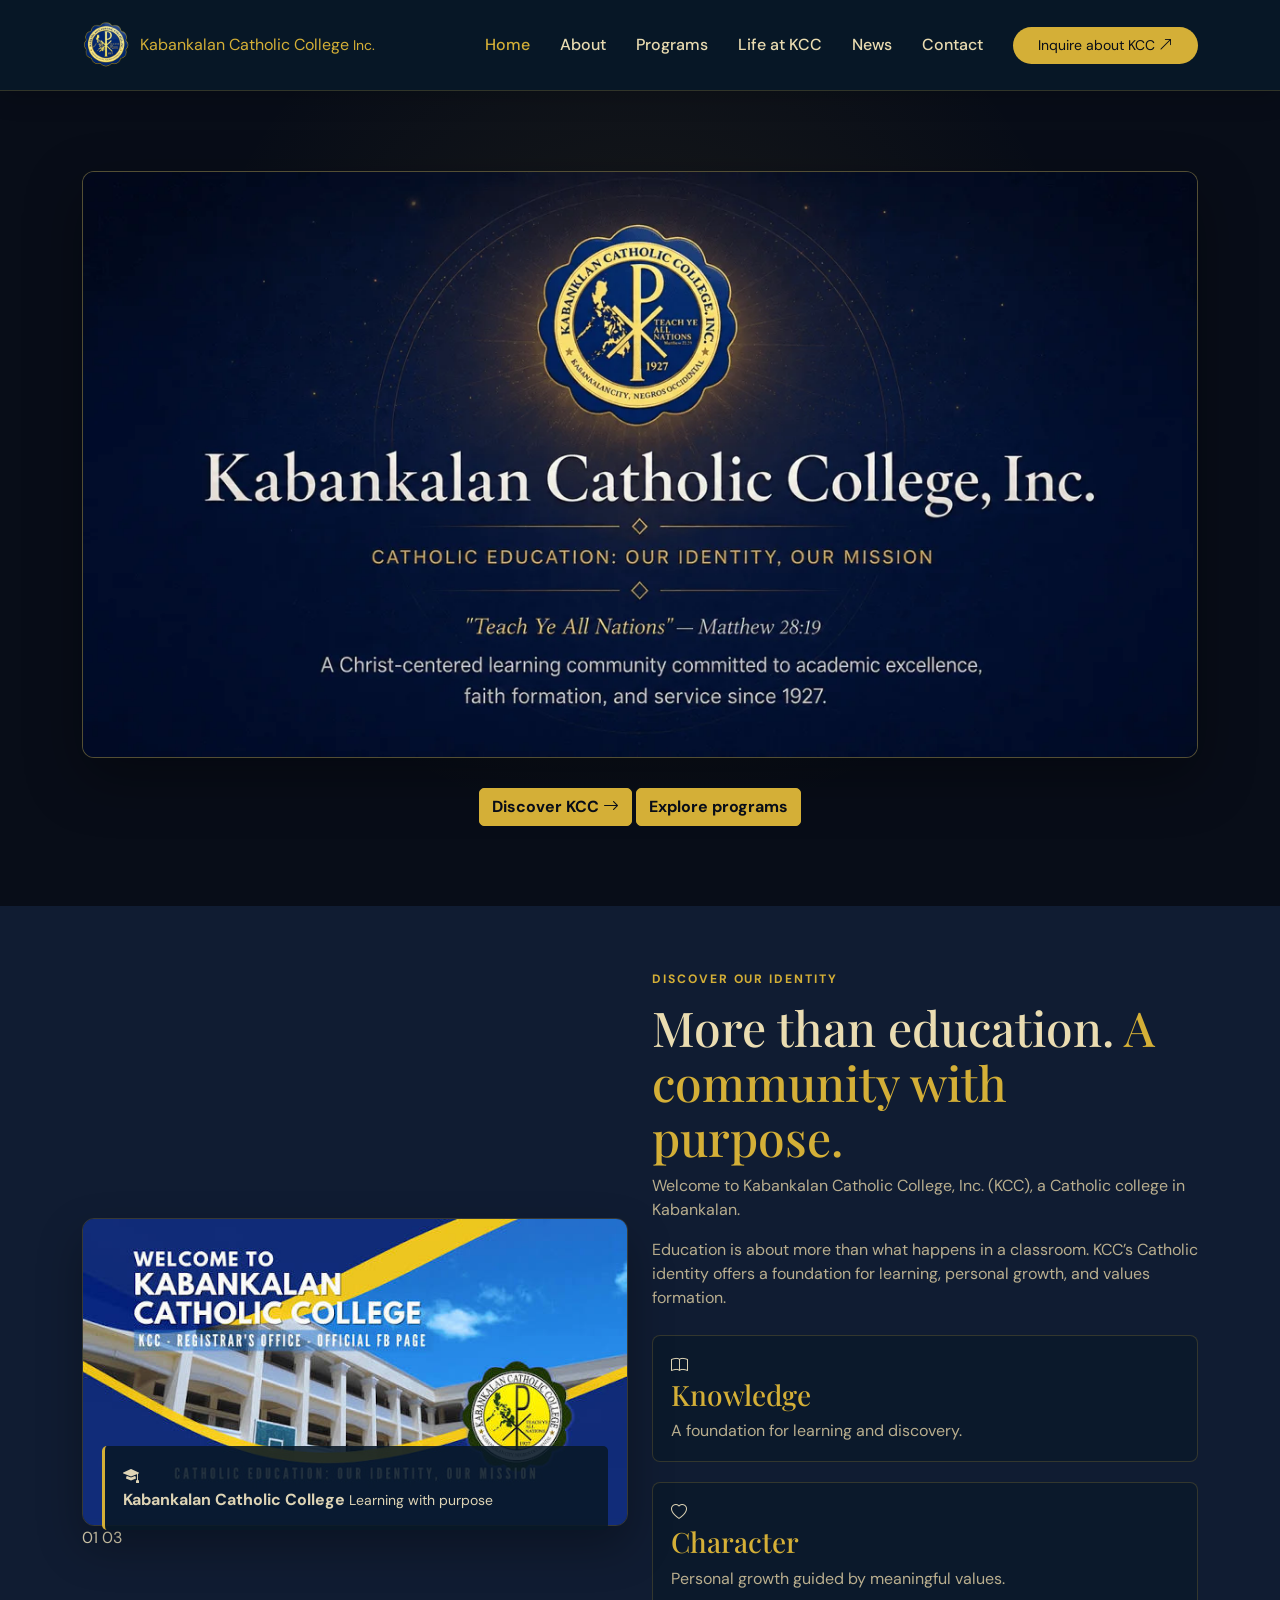
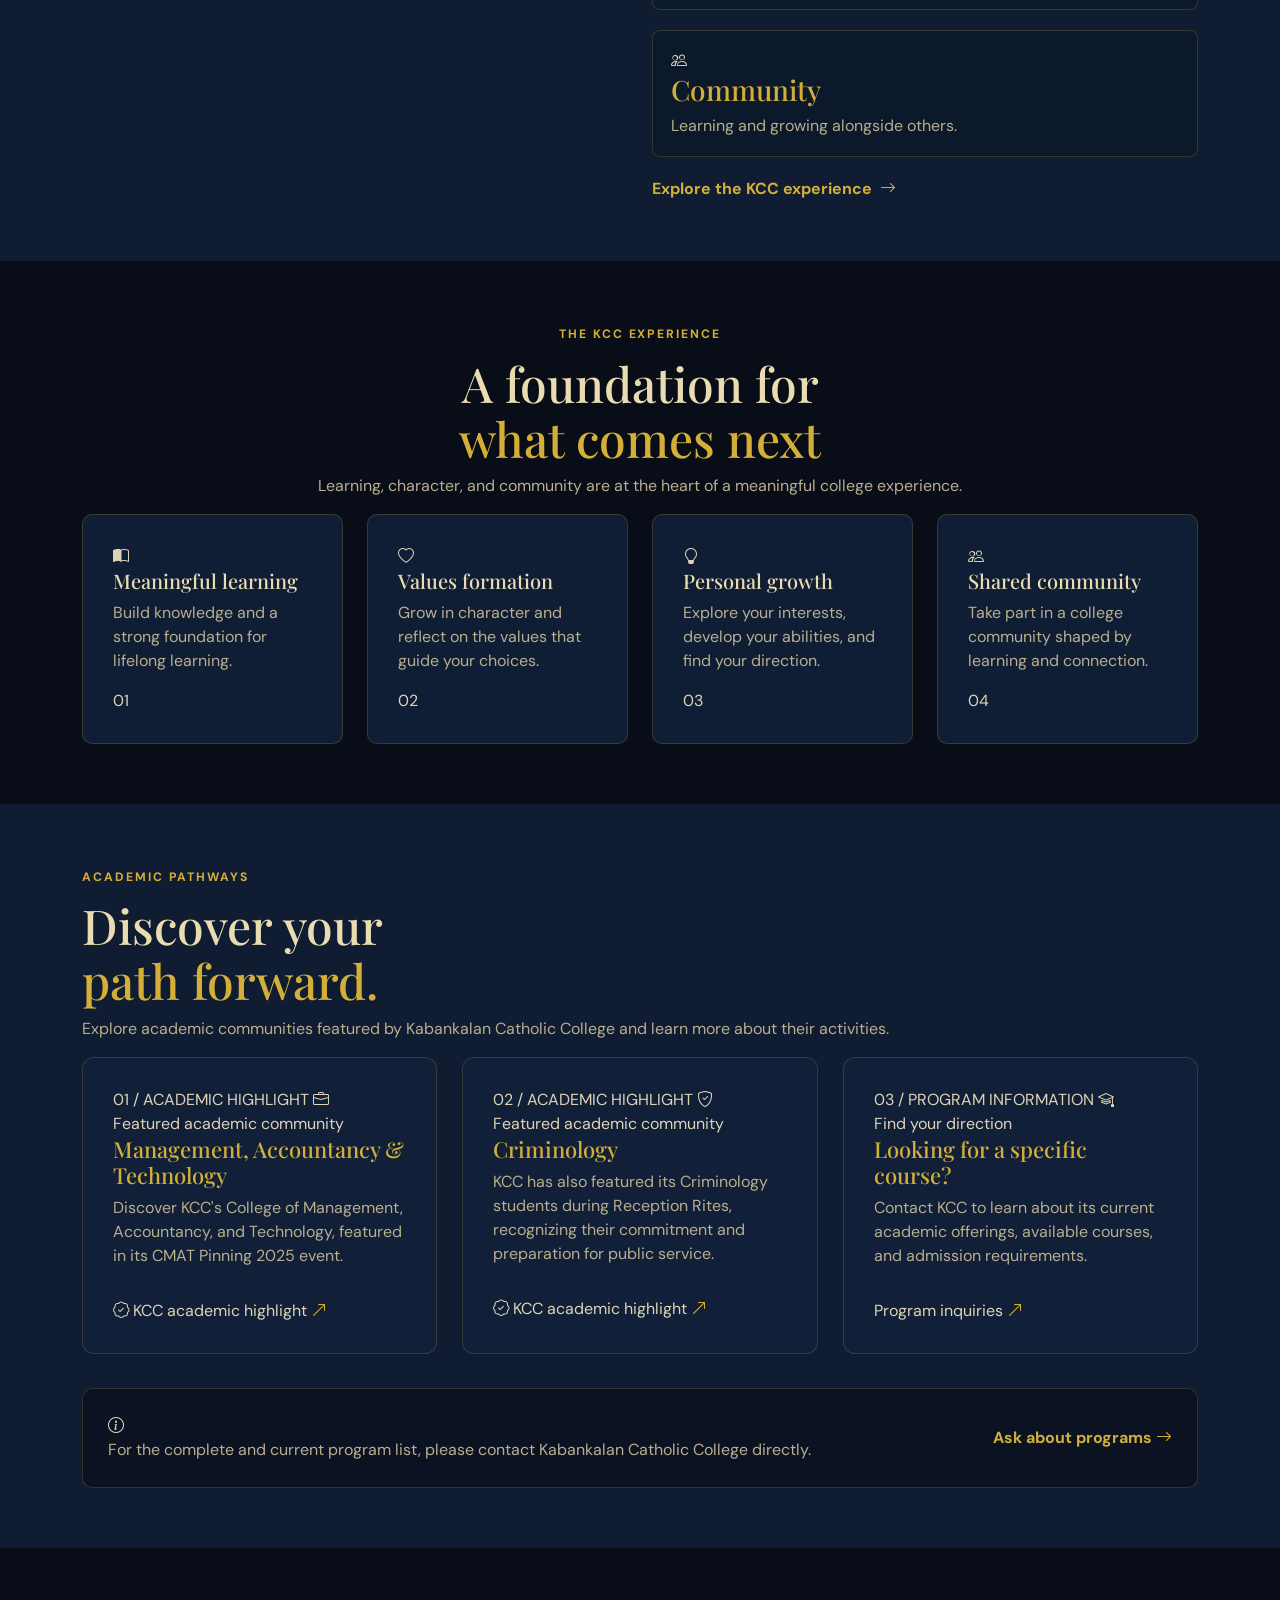
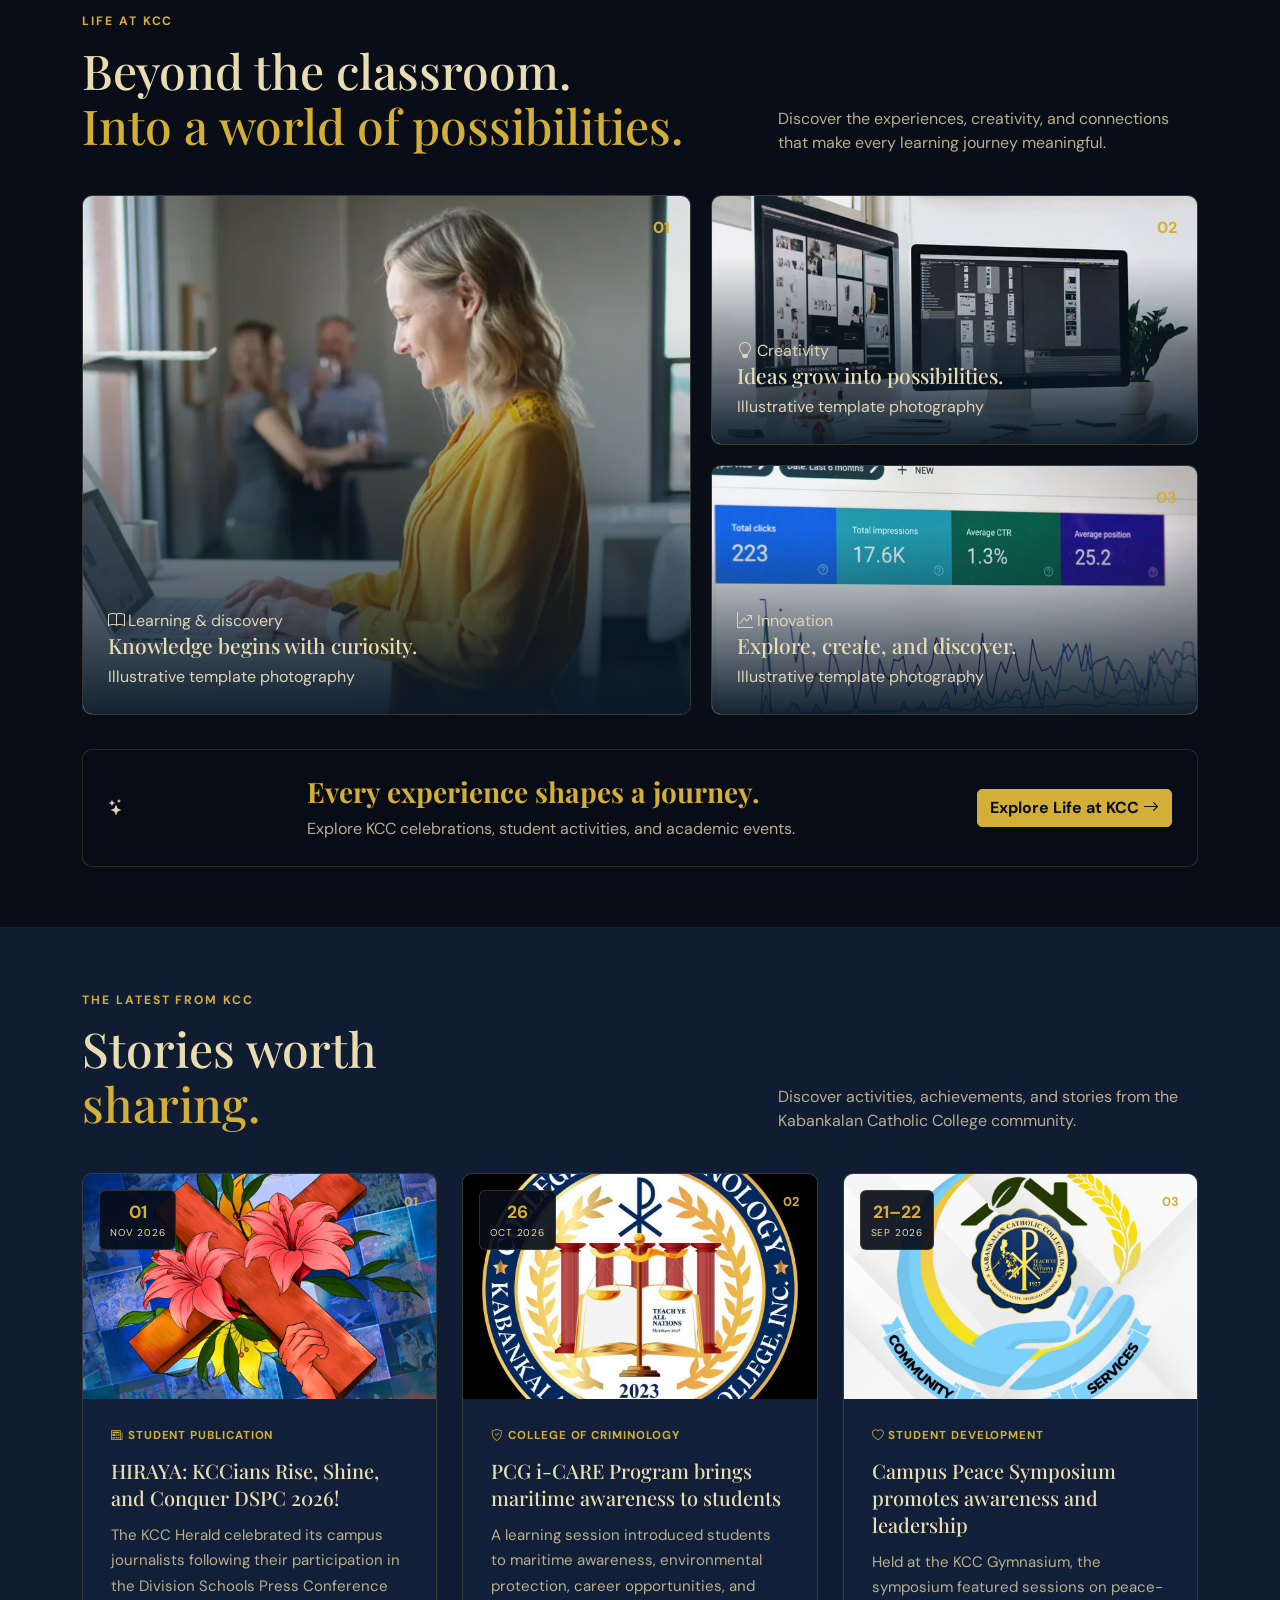
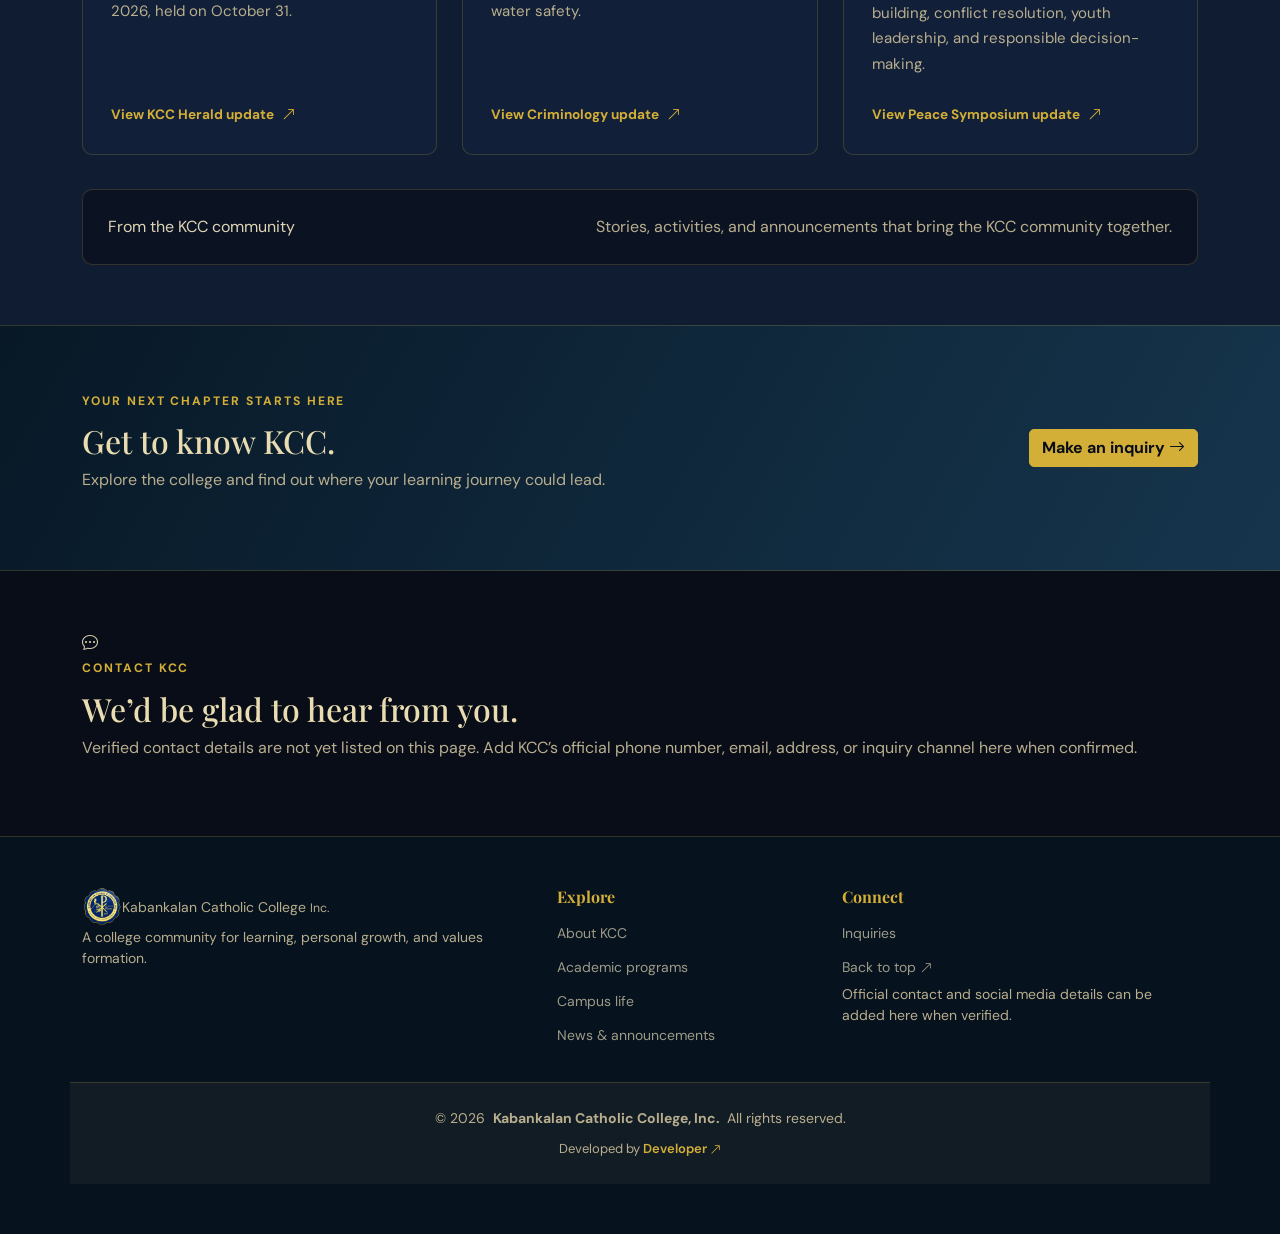
==== commit 41bd637f: "event update" ====
--- a/index.html
+++ b/index.html
@@ -58,7 +58,7 @@
           <li><a href="#hero" class="active">Home</a></li>
           <li><a href="#about">About</a></li>
           <li><a href="#programs">Programs</a></li>
-          <li><a href="#campus-life">Campus Life</a></li>
+          <li><a href="events.html">Life at KCC</a></li>
           <li><a href="#news">News</a></li>
           <li><a href="#contact">Contact</a></li>
         </ul>
@@ -699,10 +699,13 @@
             <h3>Every experience shapes a journey.</h3>
 
             <p>
-              This gallery currently uses illustrative template images.
-              Replace them with approved KCC campus photographs when available.
+              Explore KCC celebrations, student activities, and academic events.
             </p>
           </div>
+          <a class="btn btn-gold campus-events-link" href="events.html">
+            Explore Life at KCC
+            <i class="bi bi-arrow-right"></i>
+          </a>
 
         </div>
 
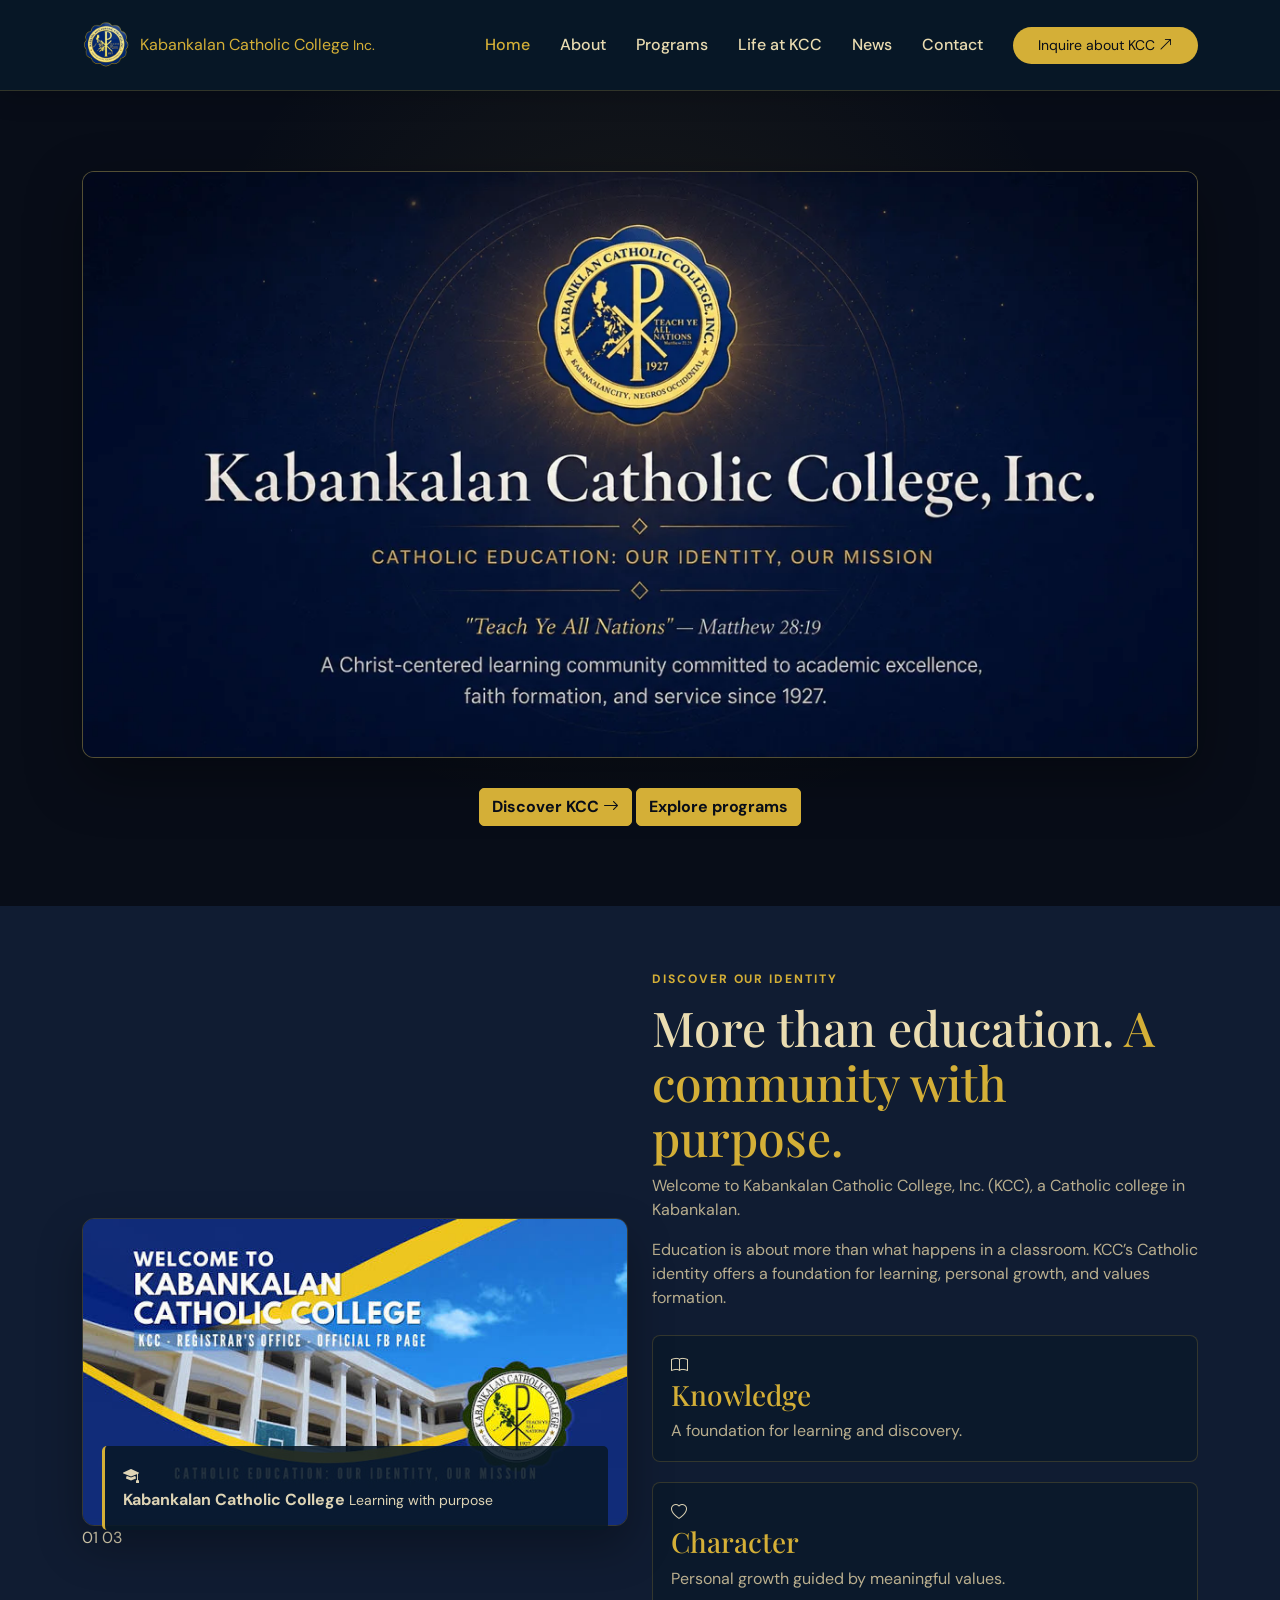
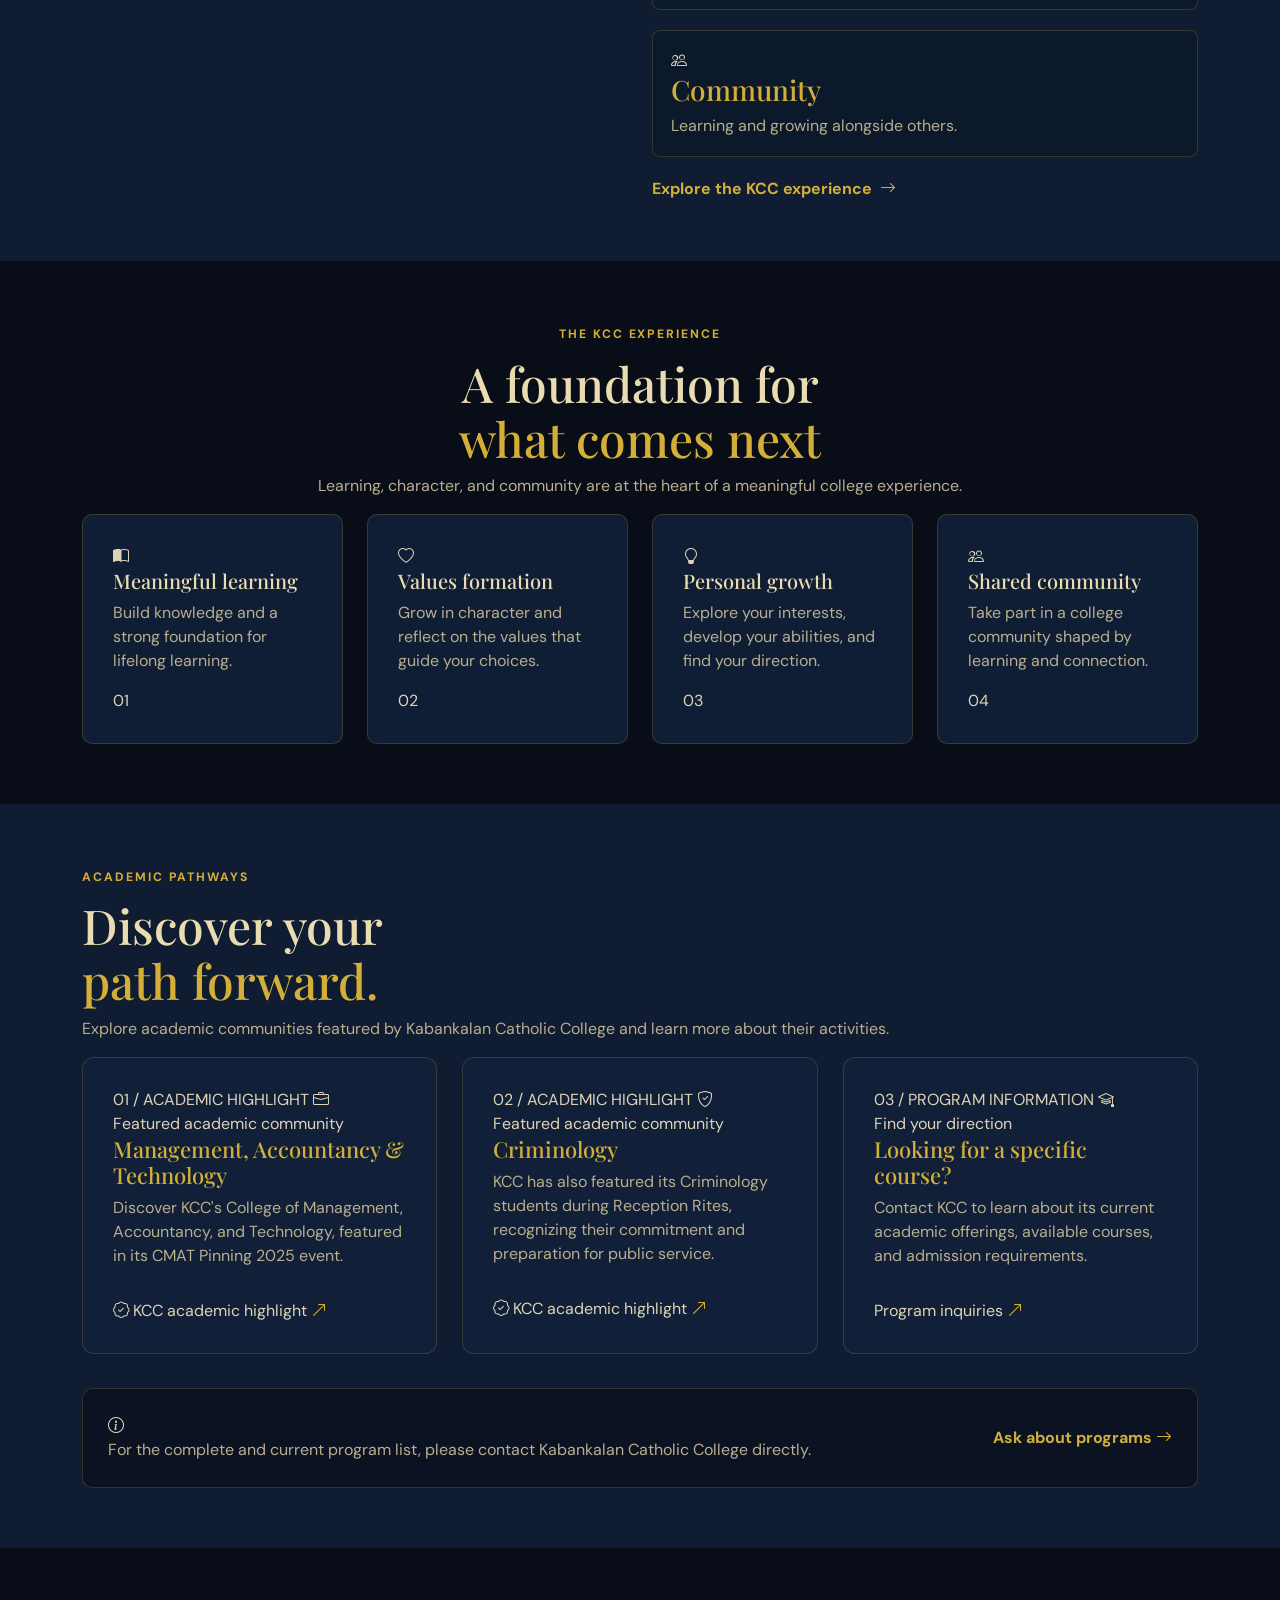
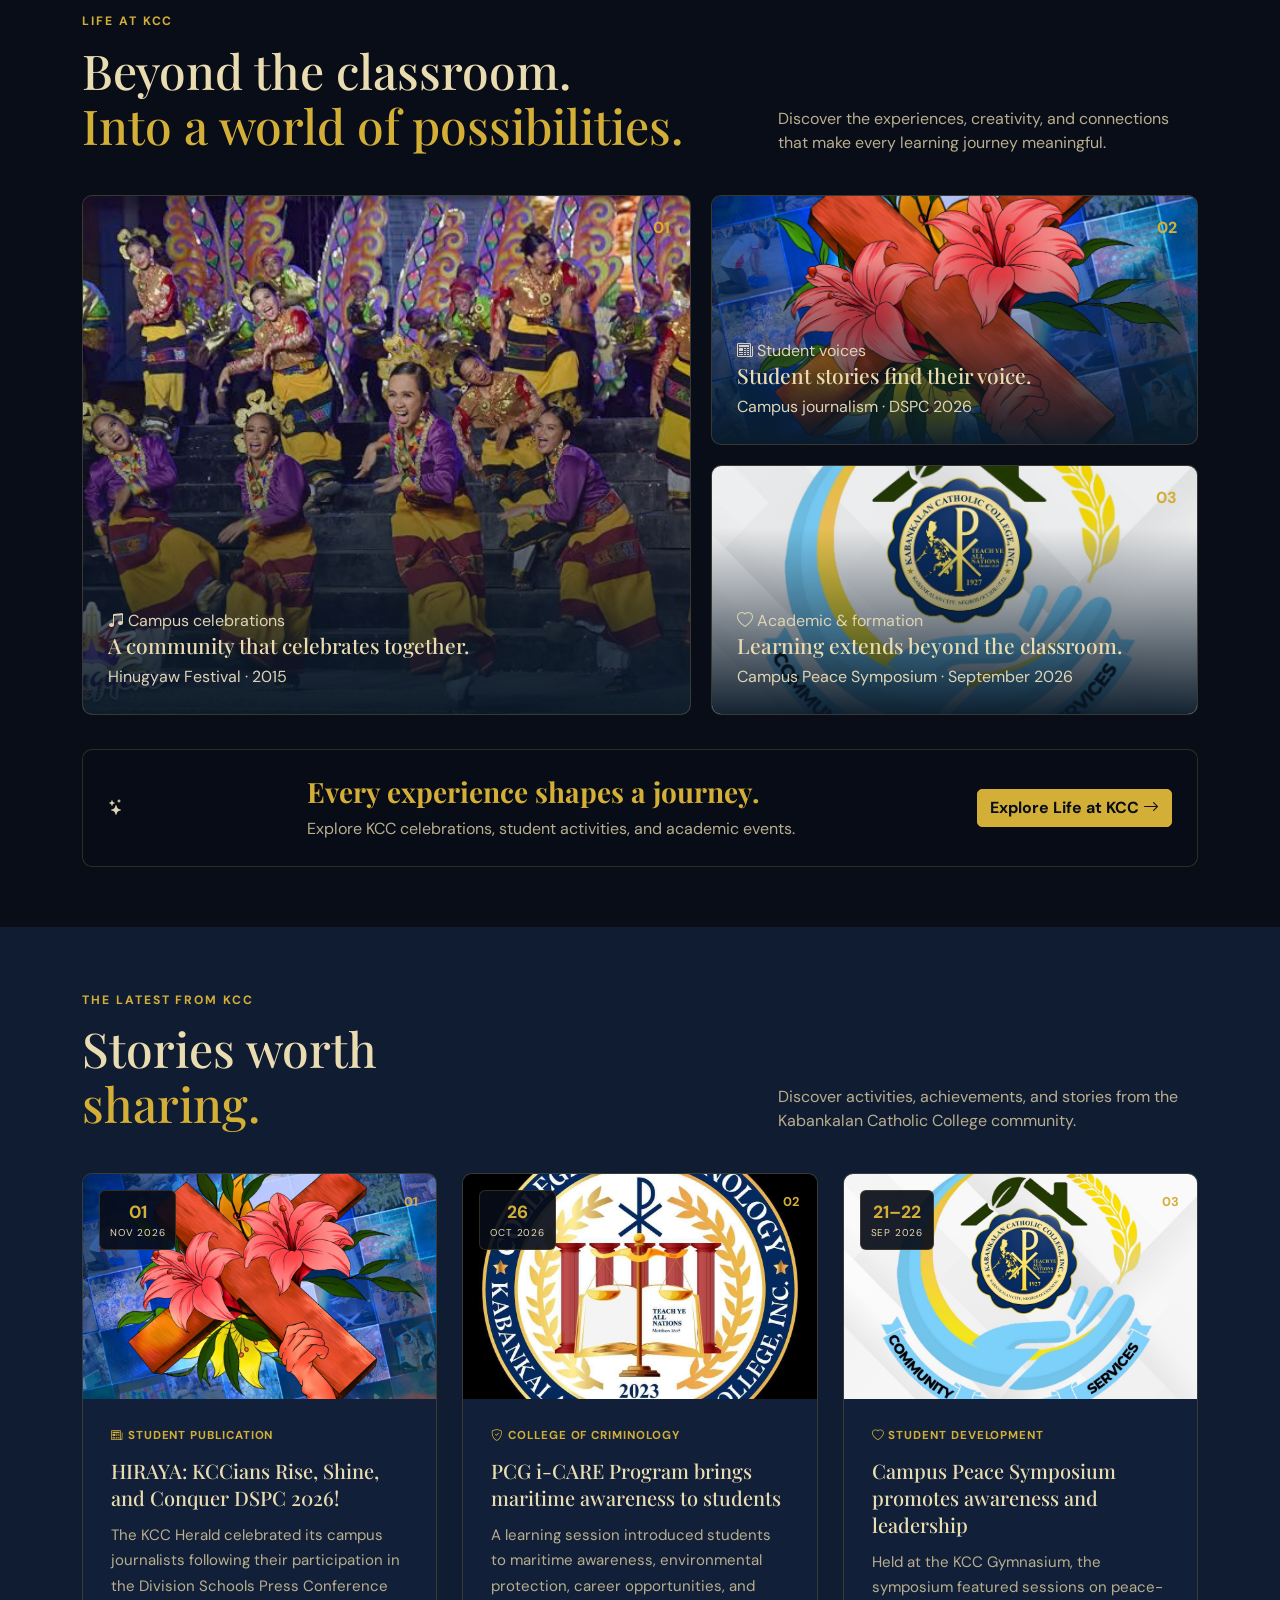
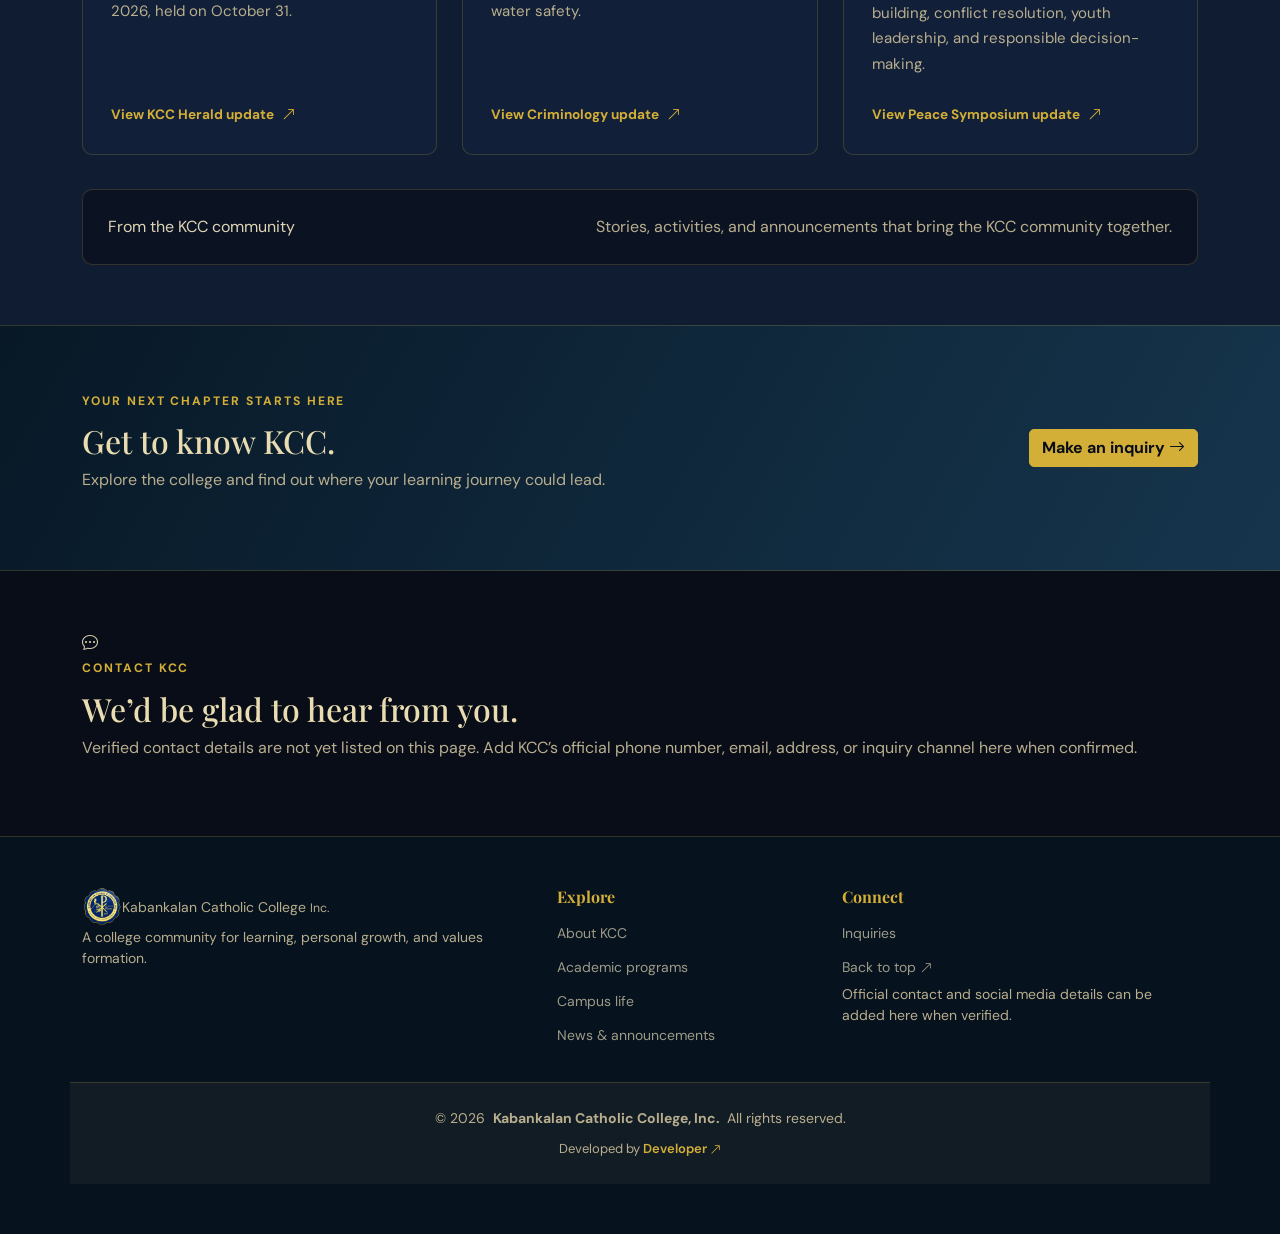
==== commit 80176390: "change layout" ====
--- a/index.html
+++ b/index.html
@@ -590,8 +590,8 @@
           >
 
             <img
-              src="assets/img/about/about-1.webp"
-              alt="Illustrative image of a learner working at a laptop"
+              src="assets/img/event/Hinugyaw.jpg"
+              alt="KCC students performing at Hinugyaw Festival 2015"
               loading="lazy"
             >
 
@@ -600,14 +600,14 @@
             <div class="campus-photo-content">
 
               <span class="campus-photo-category">
-                <i class="bi bi-book"></i>
-                Learning &amp; discovery
-              </span>
-
-              <h3>Knowledge begins with curiosity.</h3>
+                <i class="bi bi-music-note-beamed"></i>
+                Campus celebrations
+              </span>
+
+              <h3>A community that celebrates together.</h3>
 
               <span class="campus-photo-note">
-                Illustrative template photography
+                Hinugyaw Festival · 2015
               </span>
 
             </div>
@@ -625,8 +625,8 @@
           >
 
             <img
-              src="assets/img/course/course-1.webp"
-              alt="Illustrative image of a computer displaying design work"
+              src="assets/img/event/KCCHERALD.jpg"
+              alt="KCC Herald student journalism feature artwork"
               loading="lazy"
             >
 
@@ -635,14 +635,14 @@
             <div class="campus-photo-content">
 
               <span class="campus-photo-category">
-                <i class="bi bi-lightbulb"></i>
-                Creativity
-              </span>
-
-              <h3>Ideas grow into possibilities.</h3>
+                <i class="bi bi-newspaper"></i>
+                Student voices
+              </span>
+
+              <h3>Student stories find their voice.</h3>
 
               <span class="campus-photo-note">
-                Illustrative template photography
+                Campus journalism · DSPC 2026
               </span>
 
             </div>
@@ -660,8 +660,8 @@
           >
 
             <img
-              src="assets/img/course/course-2.webp"
-              alt="Illustrative image of data analytics on a computer screen"
+              src="assets/img/event/PeaceSymposium.jpg"
+              alt="KCC Campus Peace Symposium event artwork"
               loading="lazy"
             >
 
@@ -670,14 +670,14 @@
             <div class="campus-photo-content">
 
               <span class="campus-photo-category">
-                <i class="bi bi-graph-up-arrow"></i>
-                Innovation
-              </span>
-
-              <h3>Explore, create, and discover.</h3>
+                <i class="bi bi-heart"></i>
+                Academic &amp; formation
+              </span>
+
+              <h3>Learning extends beyond the classroom.</h3>
 
               <span class="campus-photo-note">
-                Illustrative template photography
+                Campus Peace Symposium · September 2026
               </span>
 
             </div>
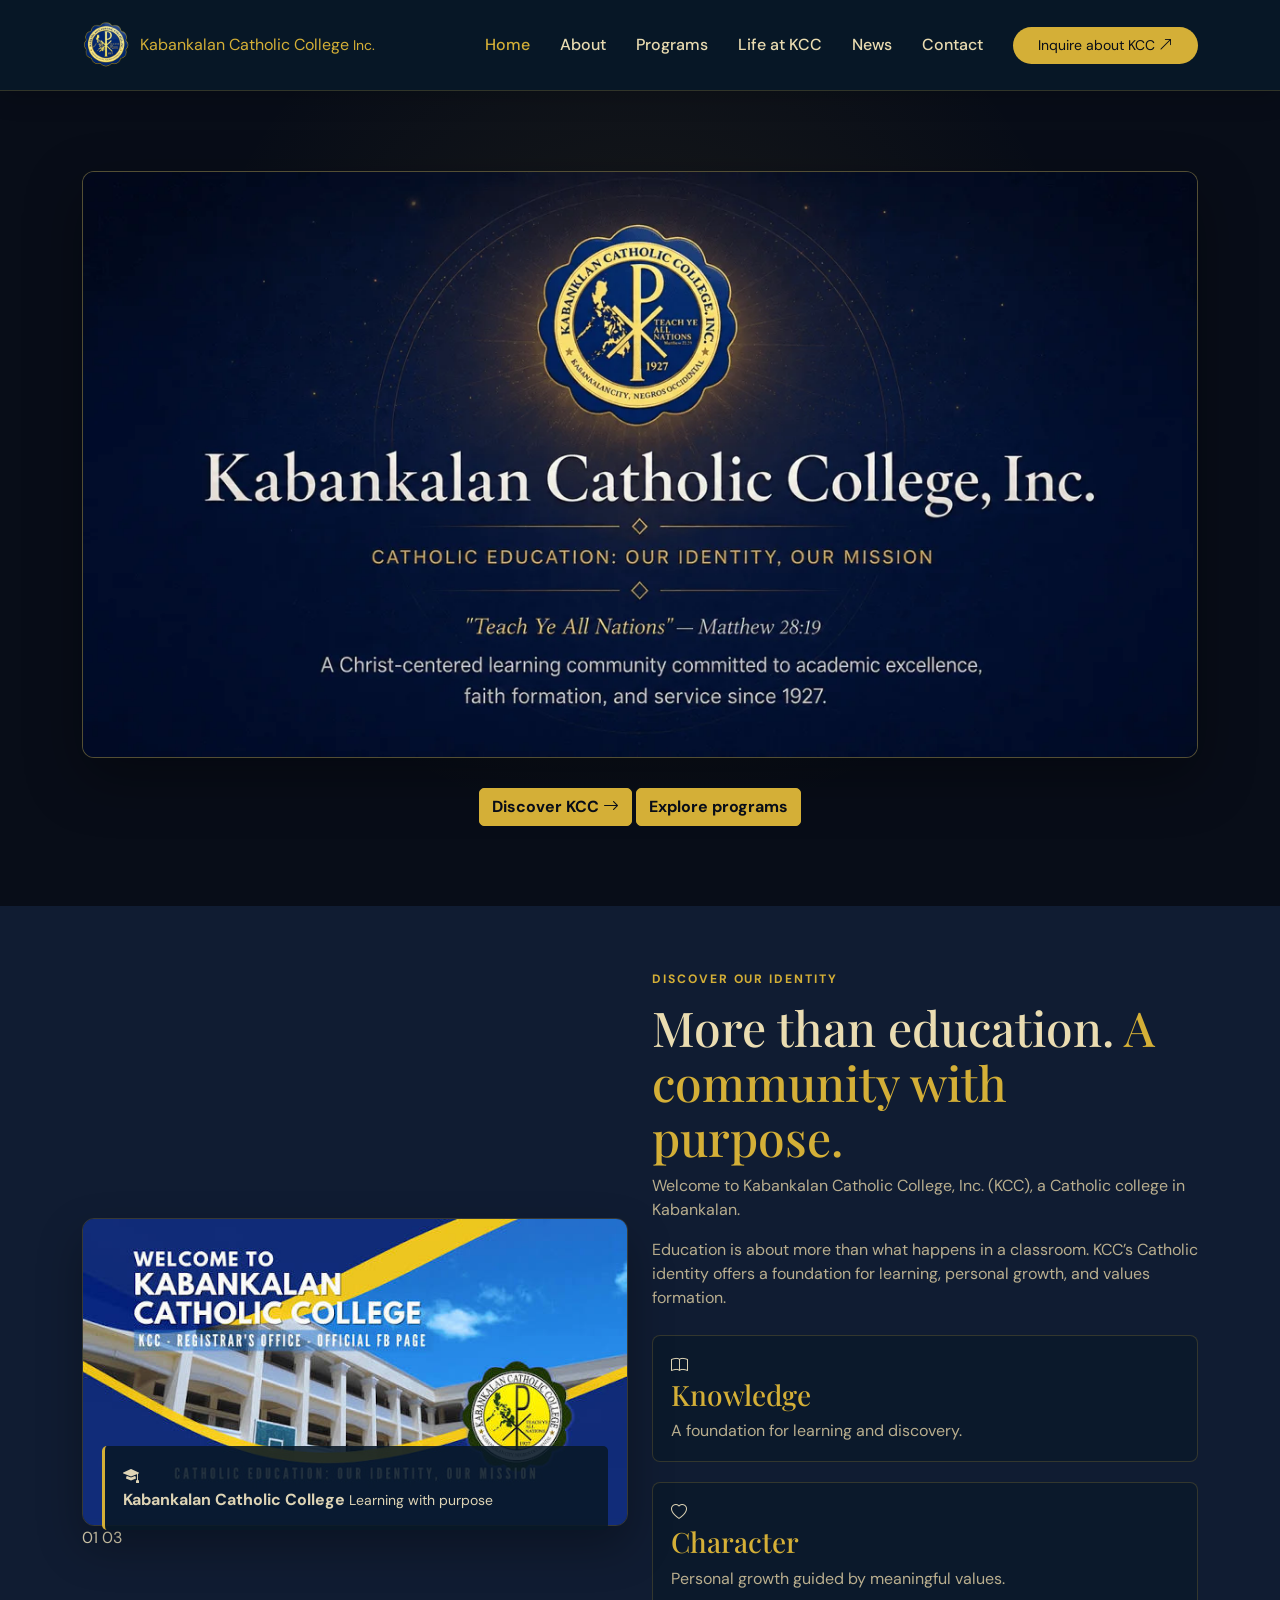
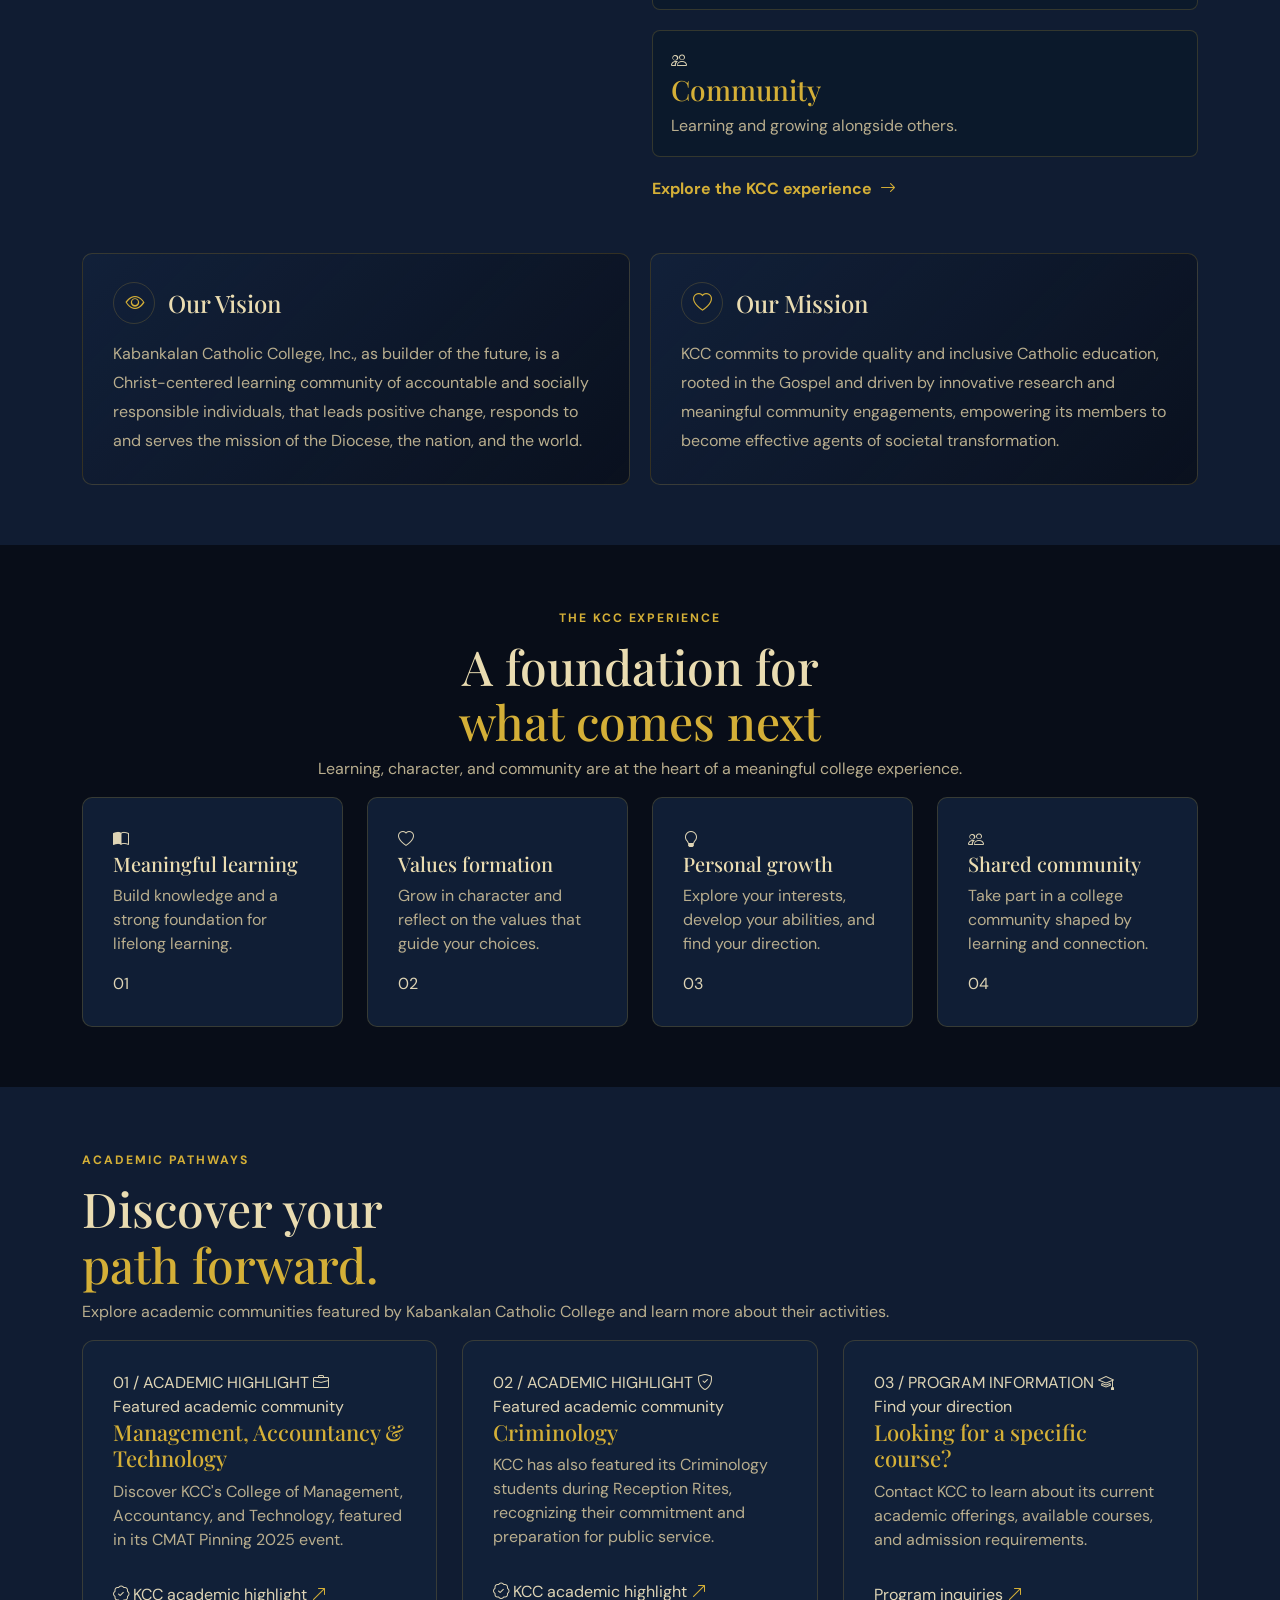
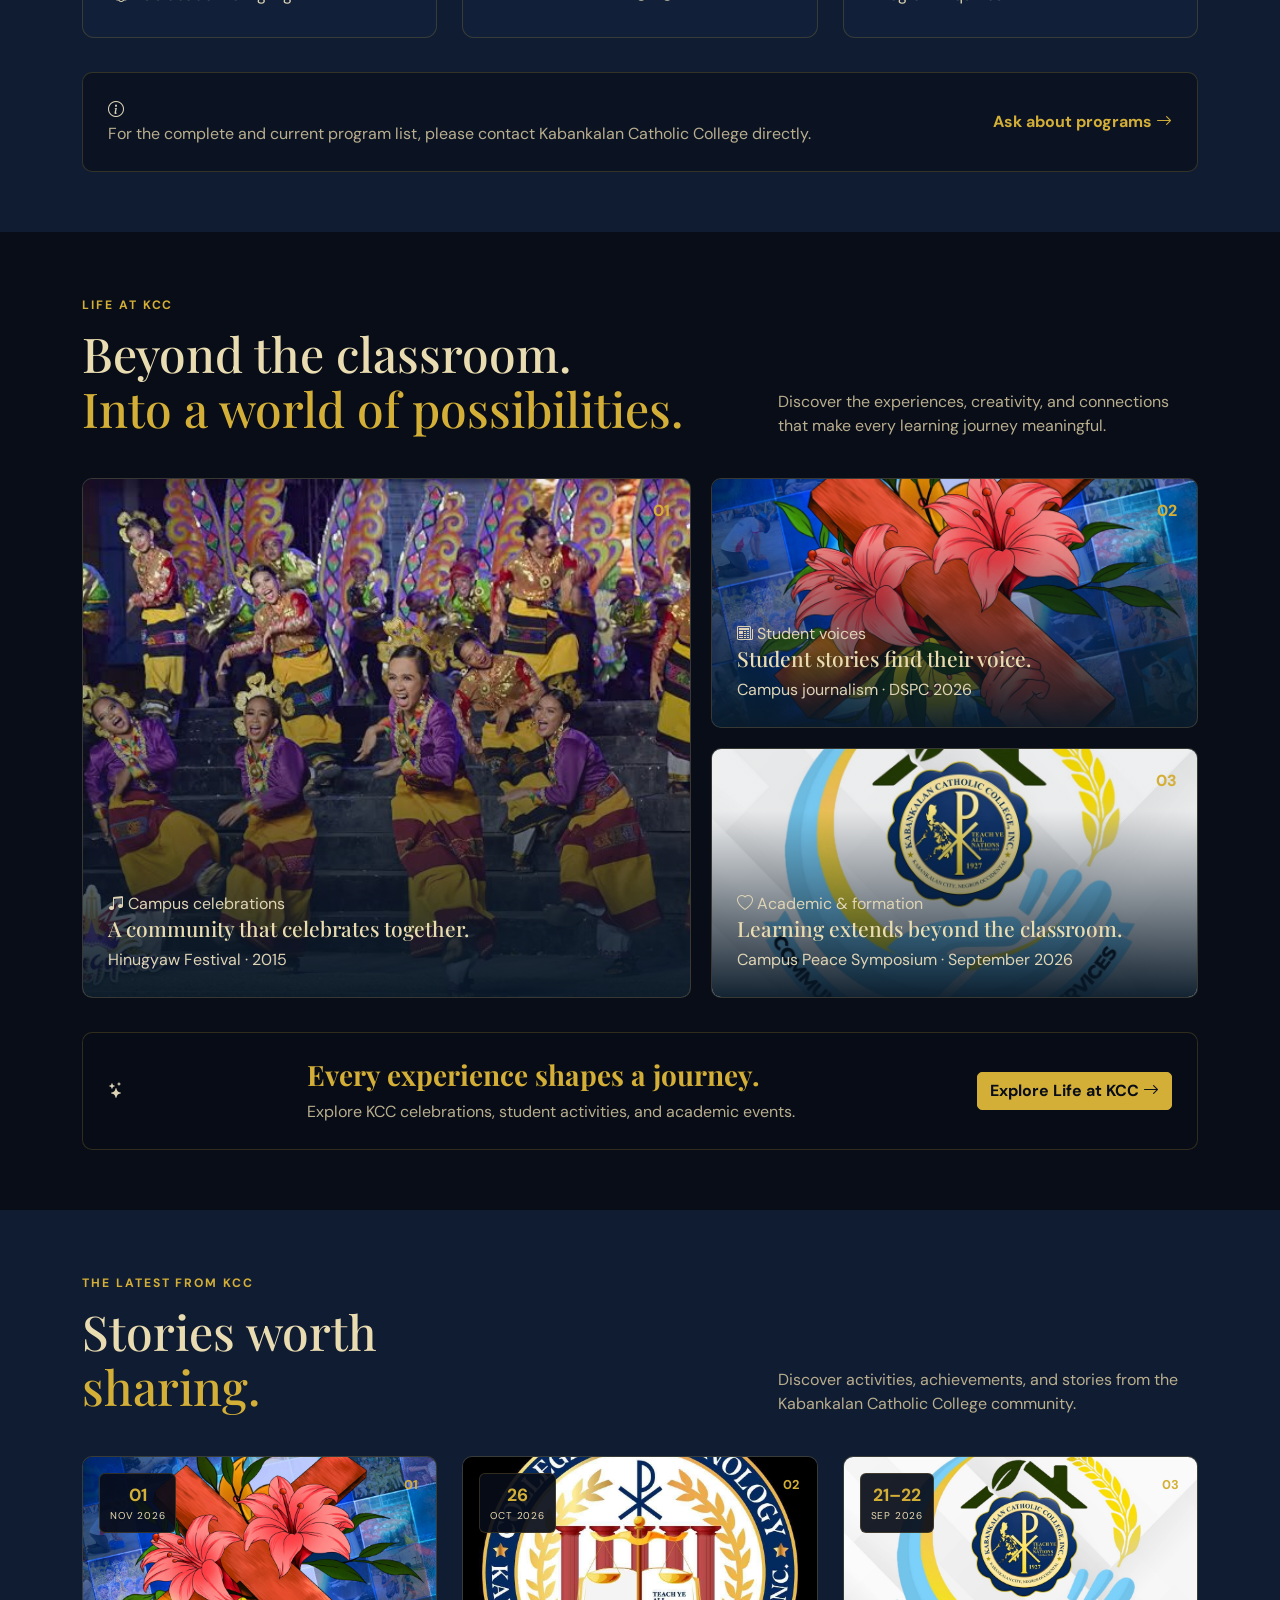
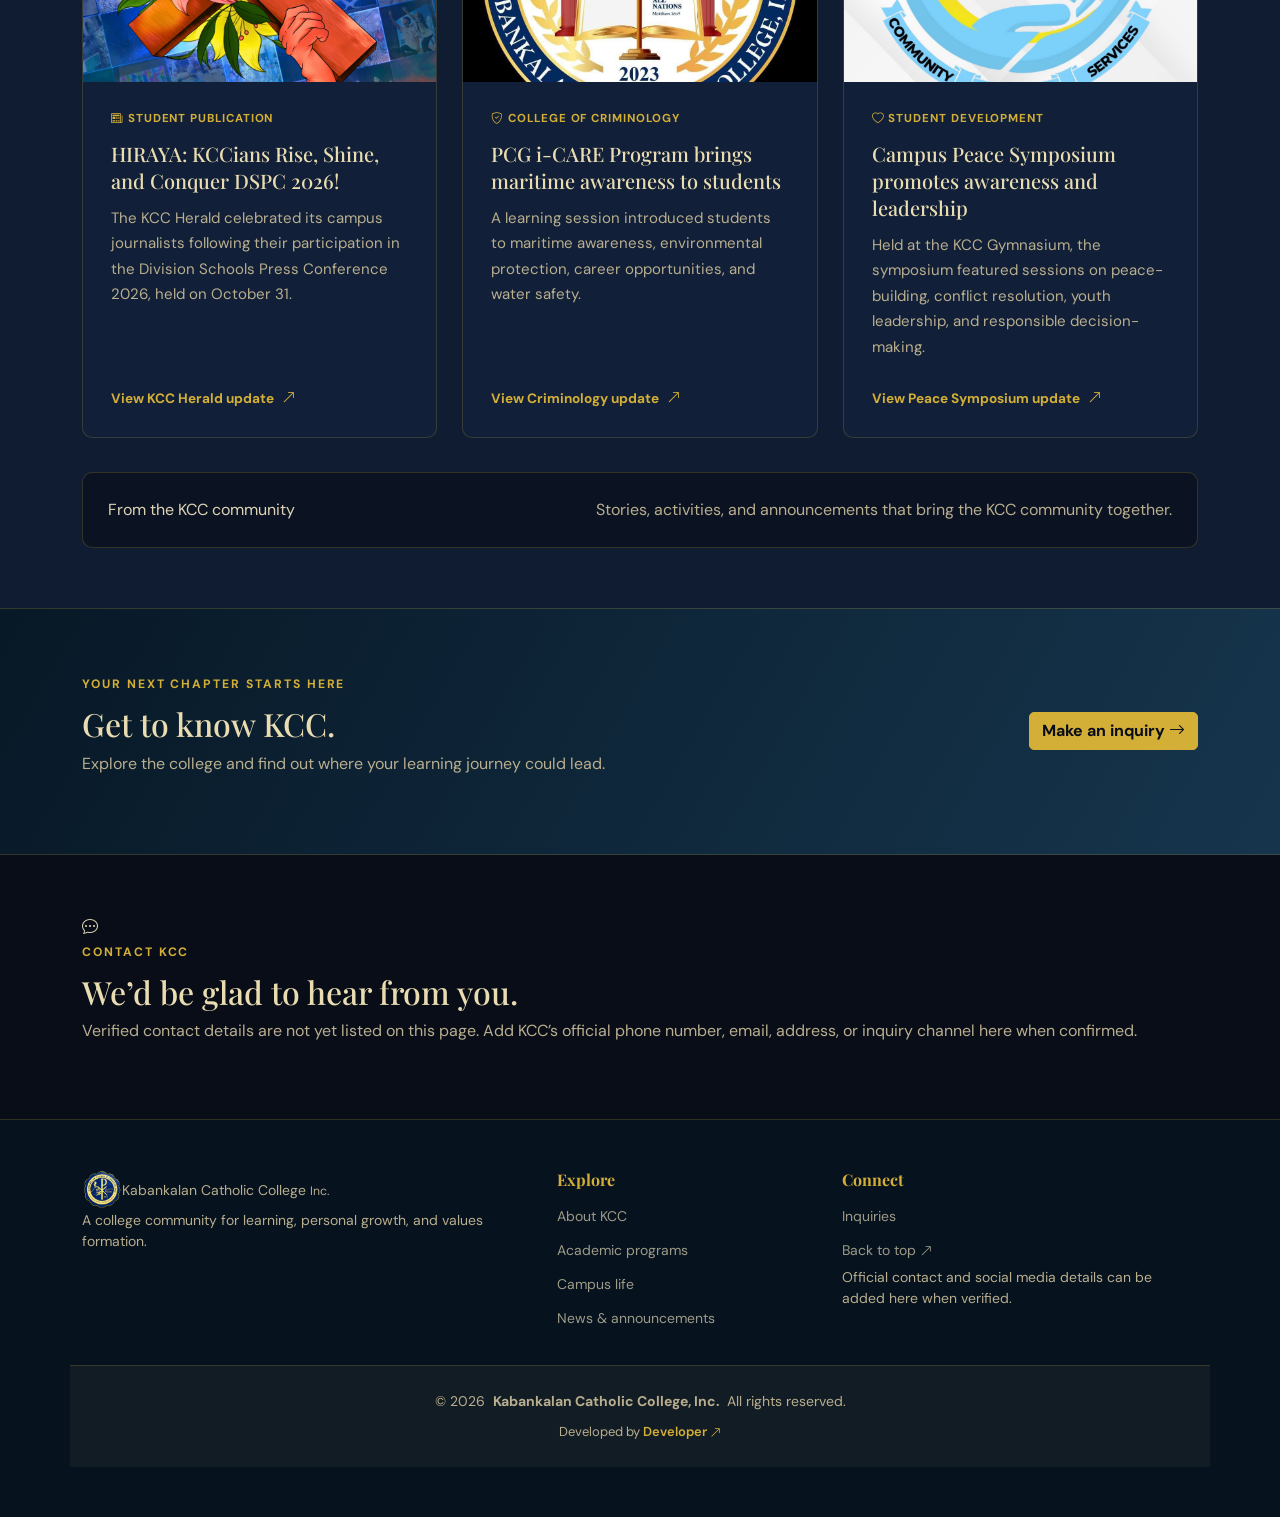
==== commit c47e3645: "Add mission and Vision" ====
--- a/index.html
+++ b/index.html
@@ -256,6 +256,32 @@
 
           </div>
 
+        </div>
+
+        <div class="mission-vision-grid" data-aos="fade-up">
+          <article class="mission-vision-card">
+            <div class="mission-vision-heading">
+              <span class="mission-vision-icon" aria-hidden="true">
+                <i class="bi bi-eye"></i>
+              </span>
+              <h3>Our Vision</h3>
+            </div>
+            <p>
+              Kabankalan Catholic College, Inc., as builder of the future, is a Christ-centered learning community of accountable and socially responsible individuals, that leads positive change, responds to and serves the mission of the Diocese, the nation, and the world.
+            </p>
+          </article>
+
+          <article class="mission-vision-card">
+            <div class="mission-vision-heading">
+              <span class="mission-vision-icon" aria-hidden="true">
+                <i class="bi bi-heart"></i>
+              </span>
+              <h3>Our Mission</h3>
+            </div>
+            <p>
+              KCC commits to provide quality and inclusive Catholic education, rooted in the Gospel and driven by innovative research and meaningful community engagements, empowering its members to become effective agents of societal transformation.
+            </p>
+          </article>
         </div>
 
       </div>
--- a/assets/css/kcc-custom.css
+++ b/assets/css/kcc-custom.css
@@ -315,6 +315,60 @@
   gap: 13px;
   color: var(--kcc-gold-light);
 }
+
+.mission-vision-grid {
+  display: grid;
+  grid-template-columns: repeat(2, minmax(0, 1fr));
+  gap: 20px;
+  margin-top: 52px;
+}
+
+.mission-vision-card {
+  height: 100%;
+  padding: 28px 30px;
+  border: 1px solid var(--kcc-border);
+  border-radius: 10px;
+  background: linear-gradient(135deg, rgba(18, 33, 58, 0.92), rgba(8, 13, 24, 0.75));
+  transition: transform 0.3s ease, border-color 0.3s ease;
+}
+
+.mission-vision-card:hover {
+  transform: translateY(-4px);
+  border-color: var(--kcc-gold);
+}
+
+.mission-vision-heading {
+  display: flex;
+  align-items: center;
+  gap: 13px;
+  margin-bottom: 16px;
+}
+
+.mission-vision-icon {
+  display: grid;
+  width: 42px;
+  height: 42px;
+  flex: 0 0 42px;
+  place-items: center;
+  border: 1px solid var(--kcc-border);
+  border-radius: 50%;
+  color: var(--kcc-gold);
+  font-size: 19px;
+}
+
+.mission-vision-heading h3 {
+  margin: 0;
+  color: var(--kcc-cream);
+  font-family: var(--heading-font);
+  font-size: 24px;
+}
+
+.mission-vision-card p {
+  margin: 0;
+  color: var(--kcc-muted);
+  line-height: 1.8;
+}
+
 /* =========================================================
    WHY CHOOSE KCC / VALUE CARDS
 ========================================================= */
@@ -901,7 +955,8 @@
 
   .program-showcase,
   .news-grid,
-  .campus-gallery {
+  .campus-gallery,
+  .mission-vision-grid {
     grid-template-columns: 1fr;
   }
 
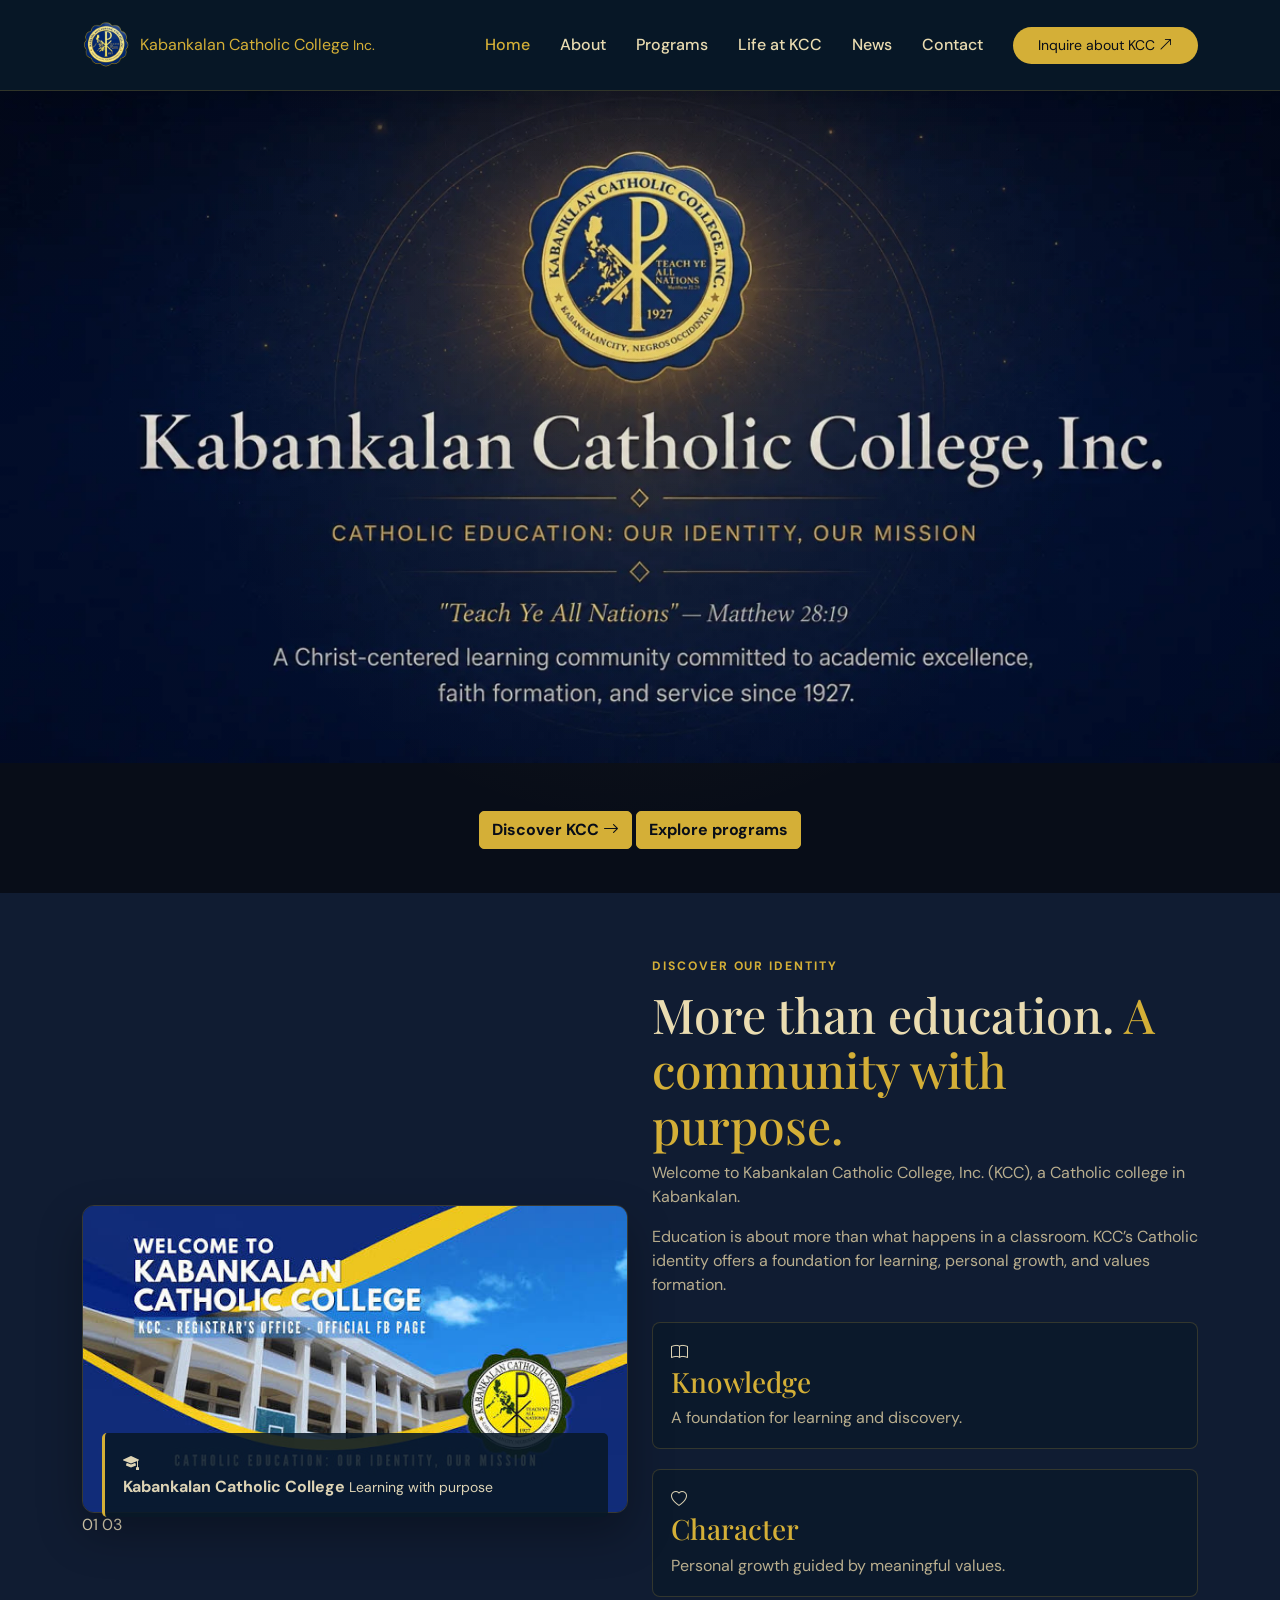
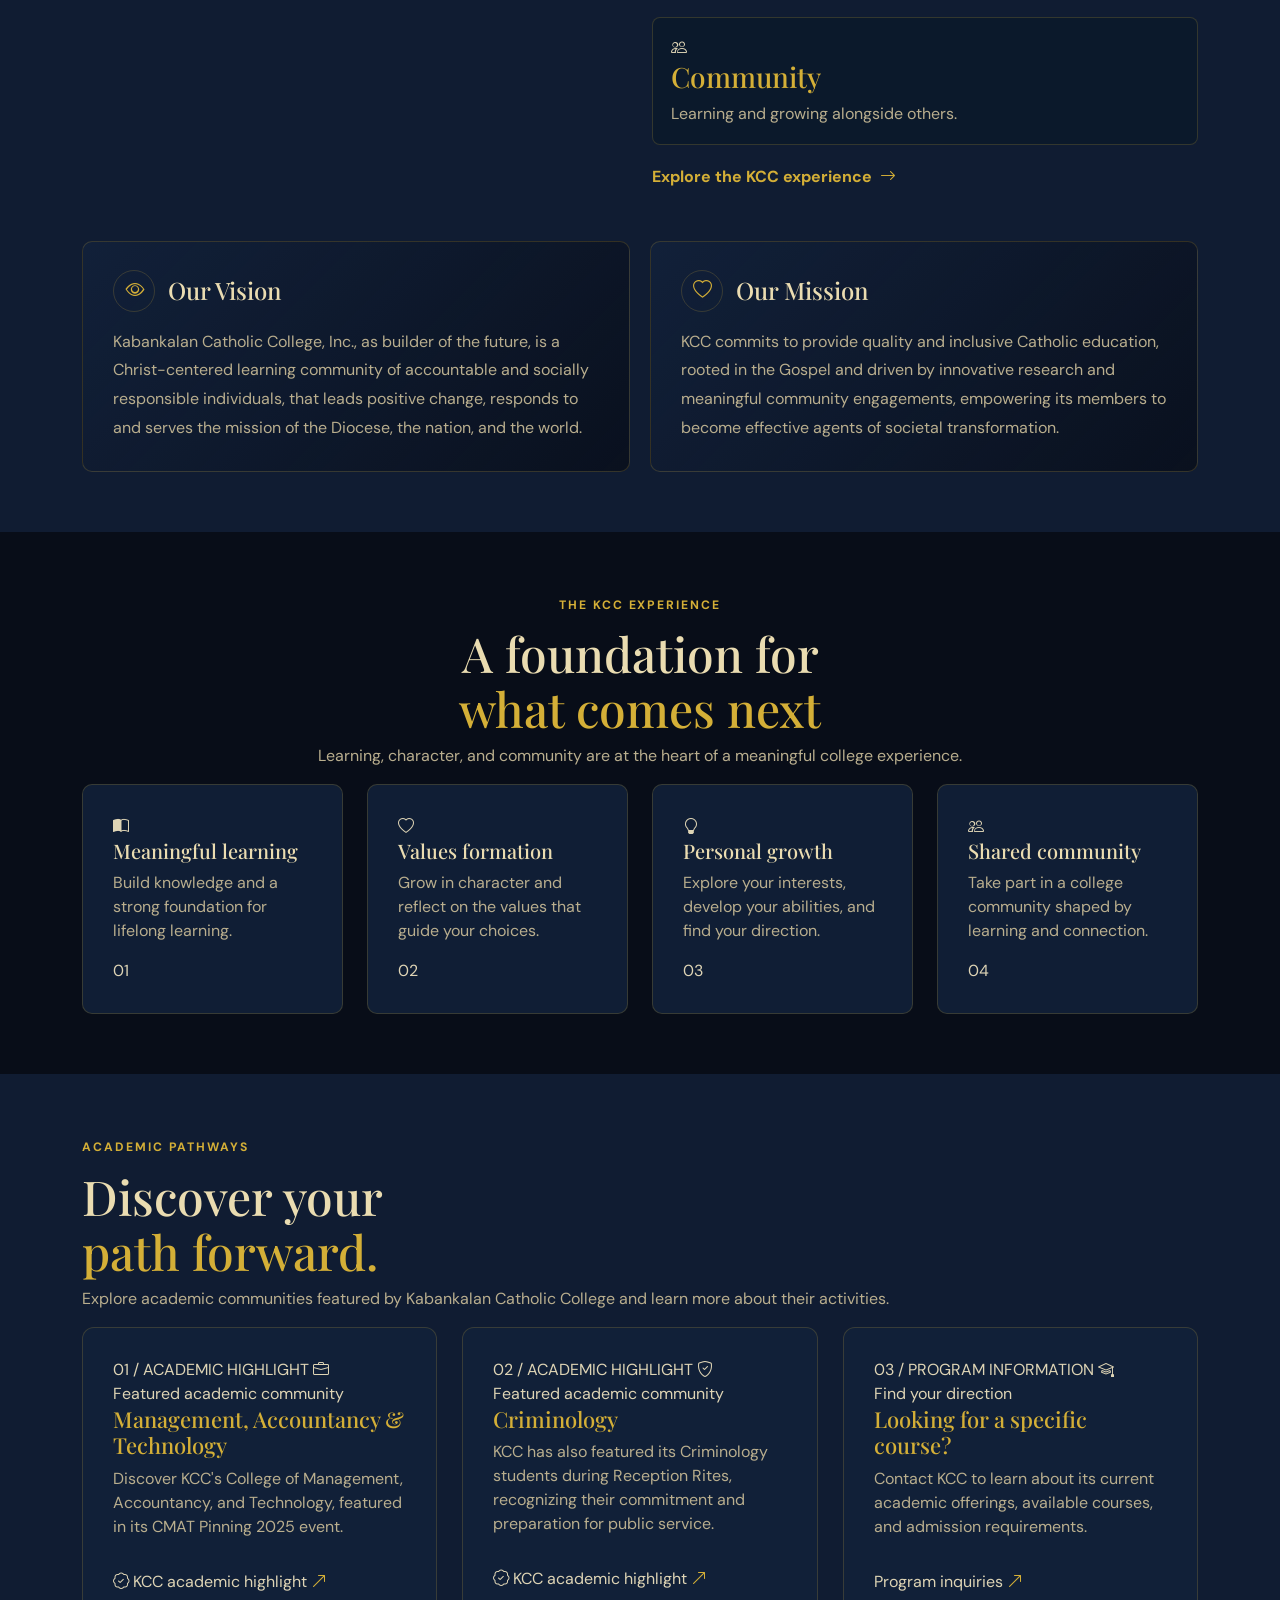
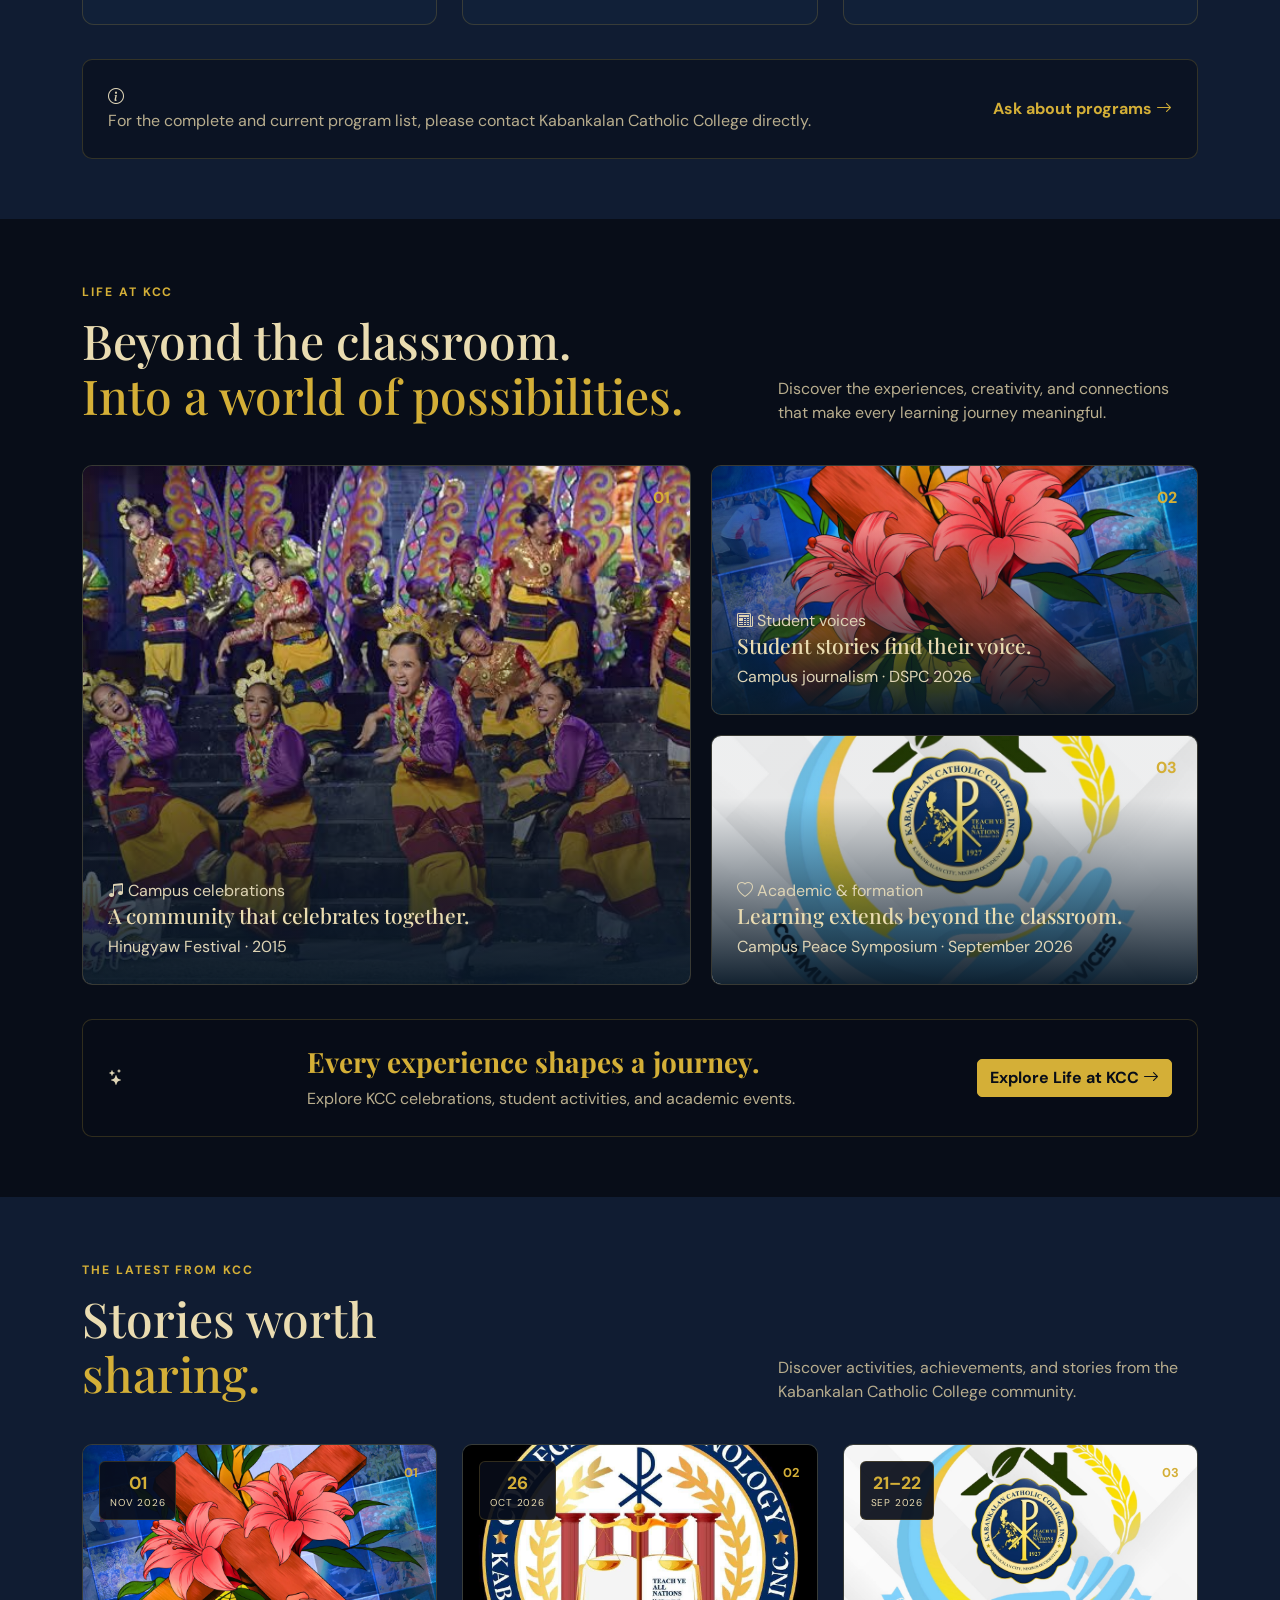
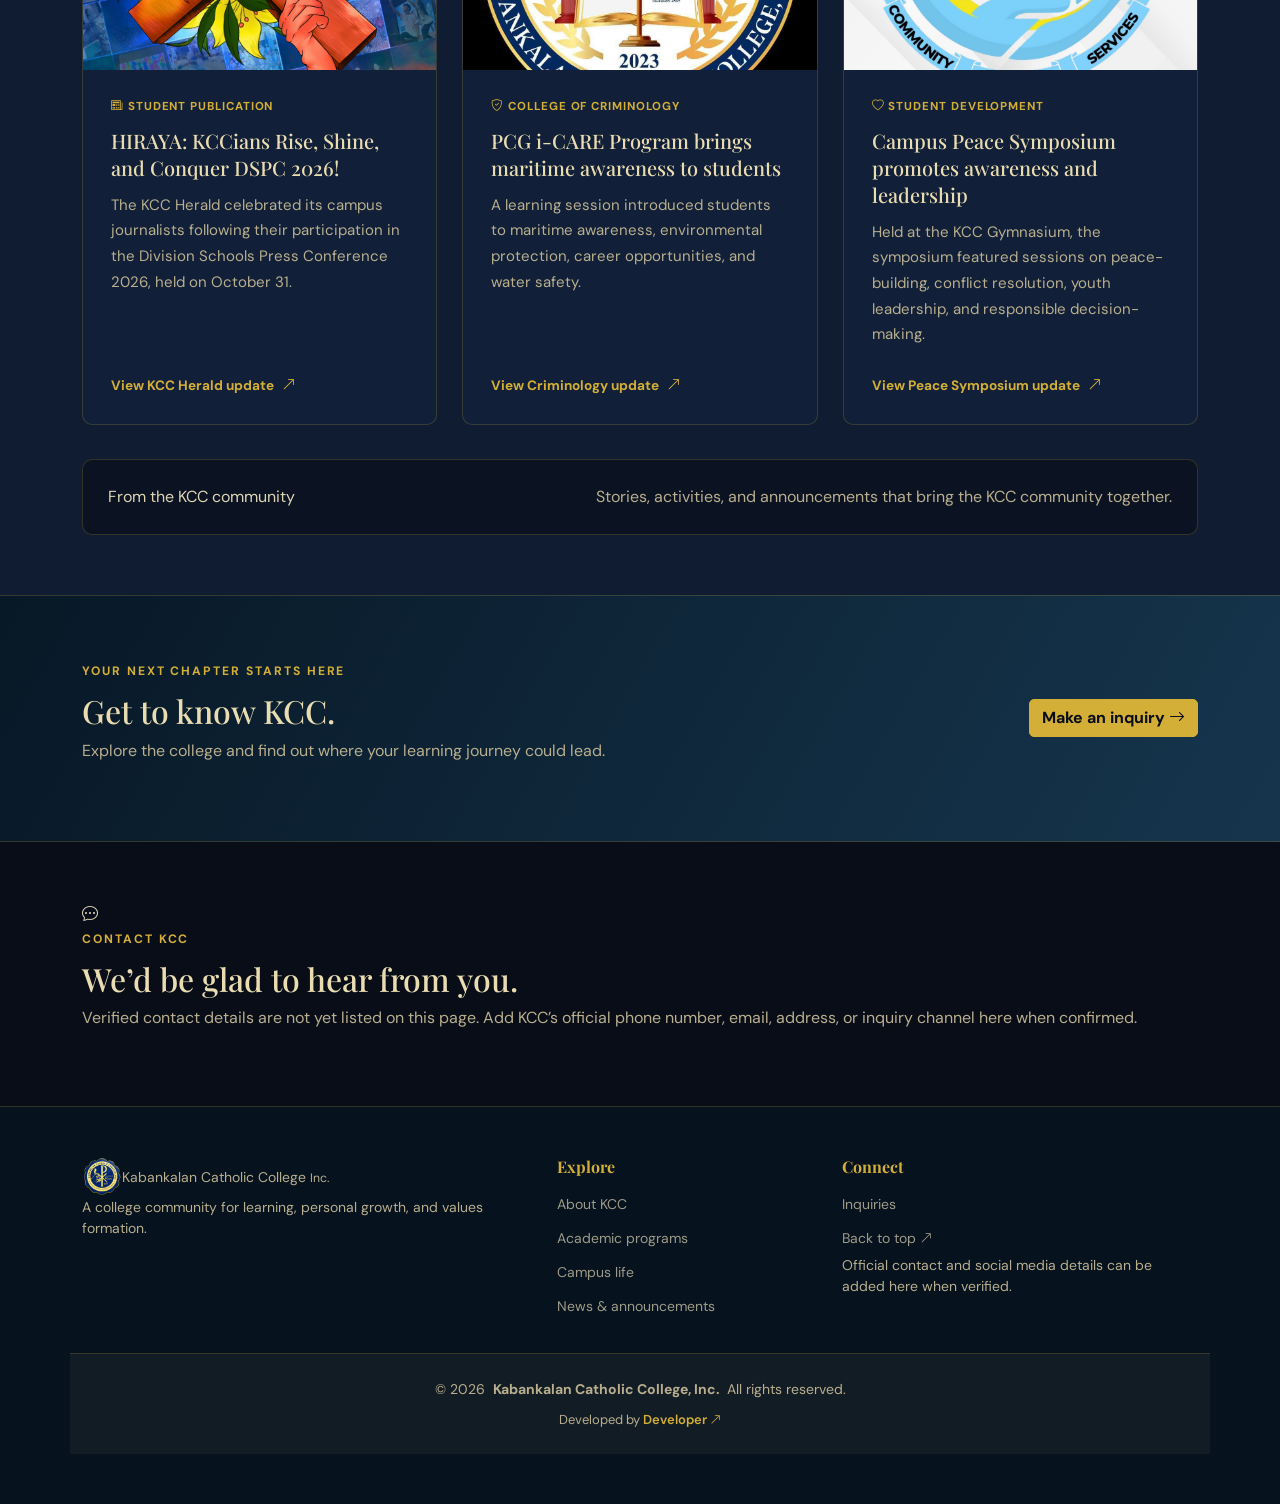
==== commit 6ee0668b: "Change the first picture to background" ====
--- a/index.html
+++ b/index.html
@@ -88,17 +88,7 @@
     <section id="hero" class="hero kcc-hero dark-background">
 
       <div class="container kcc-hero-inner">
-
-        <!-- Custom animation handles the artwork entrance -->
-        <div class="kcc-hero-artwork">
-
-          <img
-            src="assets/img/hero-bg.webp"
-            alt="Kabankalan Catholic College, Inc. official identity and mission banner"
-            fetchpriority="high"
-          >
-
-        </div>
+        <span class="visually-hidden">Kabankalan Catholic College, Inc. official identity and mission banner.</span>
 
         <!-- Custom animation handles the button entrance -->
         <div class="kcc-hero-bottom">
--- a/assets/css/kcc-custom.css
+++ b/assets/css/kcc-custom.css
@@ -165,49 +165,41 @@
 ========================================================= */
 
 #hero {
-  background: var(--kcc-midnight);
+  background-color: var(--kcc-midnight);
+  background-image:
+    linear-gradient(rgba(8, 13, 24, 0.08), rgba(8, 13, 24, 0.08)),
+    url("../img/hero-bg.webp");
+  background-position: center top;
+  background-size: 100% auto;
+  background-repeat: no-repeat;
   position: relative;
   overflow: hidden;
+}
+
+#hero.kcc-hero {
+  min-height: 0;
+  padding: 0 0 44px;
+  align-items: flex-start;
 }
 
 #hero::before {
   content: "";
   position: absolute;
   inset: 0;
-  background:
-    radial-gradient(
-      circle at 50% 35%,
-      rgba(212, 175, 55, 0.09),
-      transparent 55%
-    );
+  background: radial-gradient(circle at 50% 35%, rgba(212, 175, 55, 0.09), transparent 55%);
   pointer-events: none;
 }
 
-.kcc-hero-artwork {
-  position: relative;
-  z-index: 1;
+.kcc-hero-inner {
   width: 100%;
-  overflow: hidden;
-  border: 1px solid rgba(212, 175, 55, 0.35);
-  border-radius: 12px;
-  background: var(--kcc-navy);
-  box-shadow: 0 20px 55px rgba(0, 0, 0, 0.35);
-}
-
-.kcc-hero-artwork img {
-  position: static;
-  inset: auto;
-  display: block;
-  width: 100%;
-  height: auto;
-  object-fit: contain;
+  padding-top: 56.25vw;
 }
 
 .kcc-hero-bottom {
   position: relative;
   z-index: 2;
   text-align: center;
-  margin-top: 30px;
+  margin-top: 0;
 }
 
 .kcc-hero-bottom h2 {
@@ -1148,16 +1140,7 @@
   }
 
   #hero.kcc-hero {
-    padding: 30px 0 44px;
-  }
-
-  #hero .kcc-hero-artwork {
-    border-radius: 10px;
-  }
-
-  #hero .kcc-hero-artwork::after {
-    width: 28%;
-    animation-duration: 12s;
+    padding-bottom: 36px;
   }
 
   .hero-actions {
@@ -1172,8 +1155,6 @@
 
 @media (prefers-reduced-motion: reduce) {
   #hero.kcc-hero::before,
-  #hero .kcc-hero-artwork,
-  #hero .kcc-hero-artwork::after,
   #hero .kcc-hero-bottom {
     animation: none !important;
   }
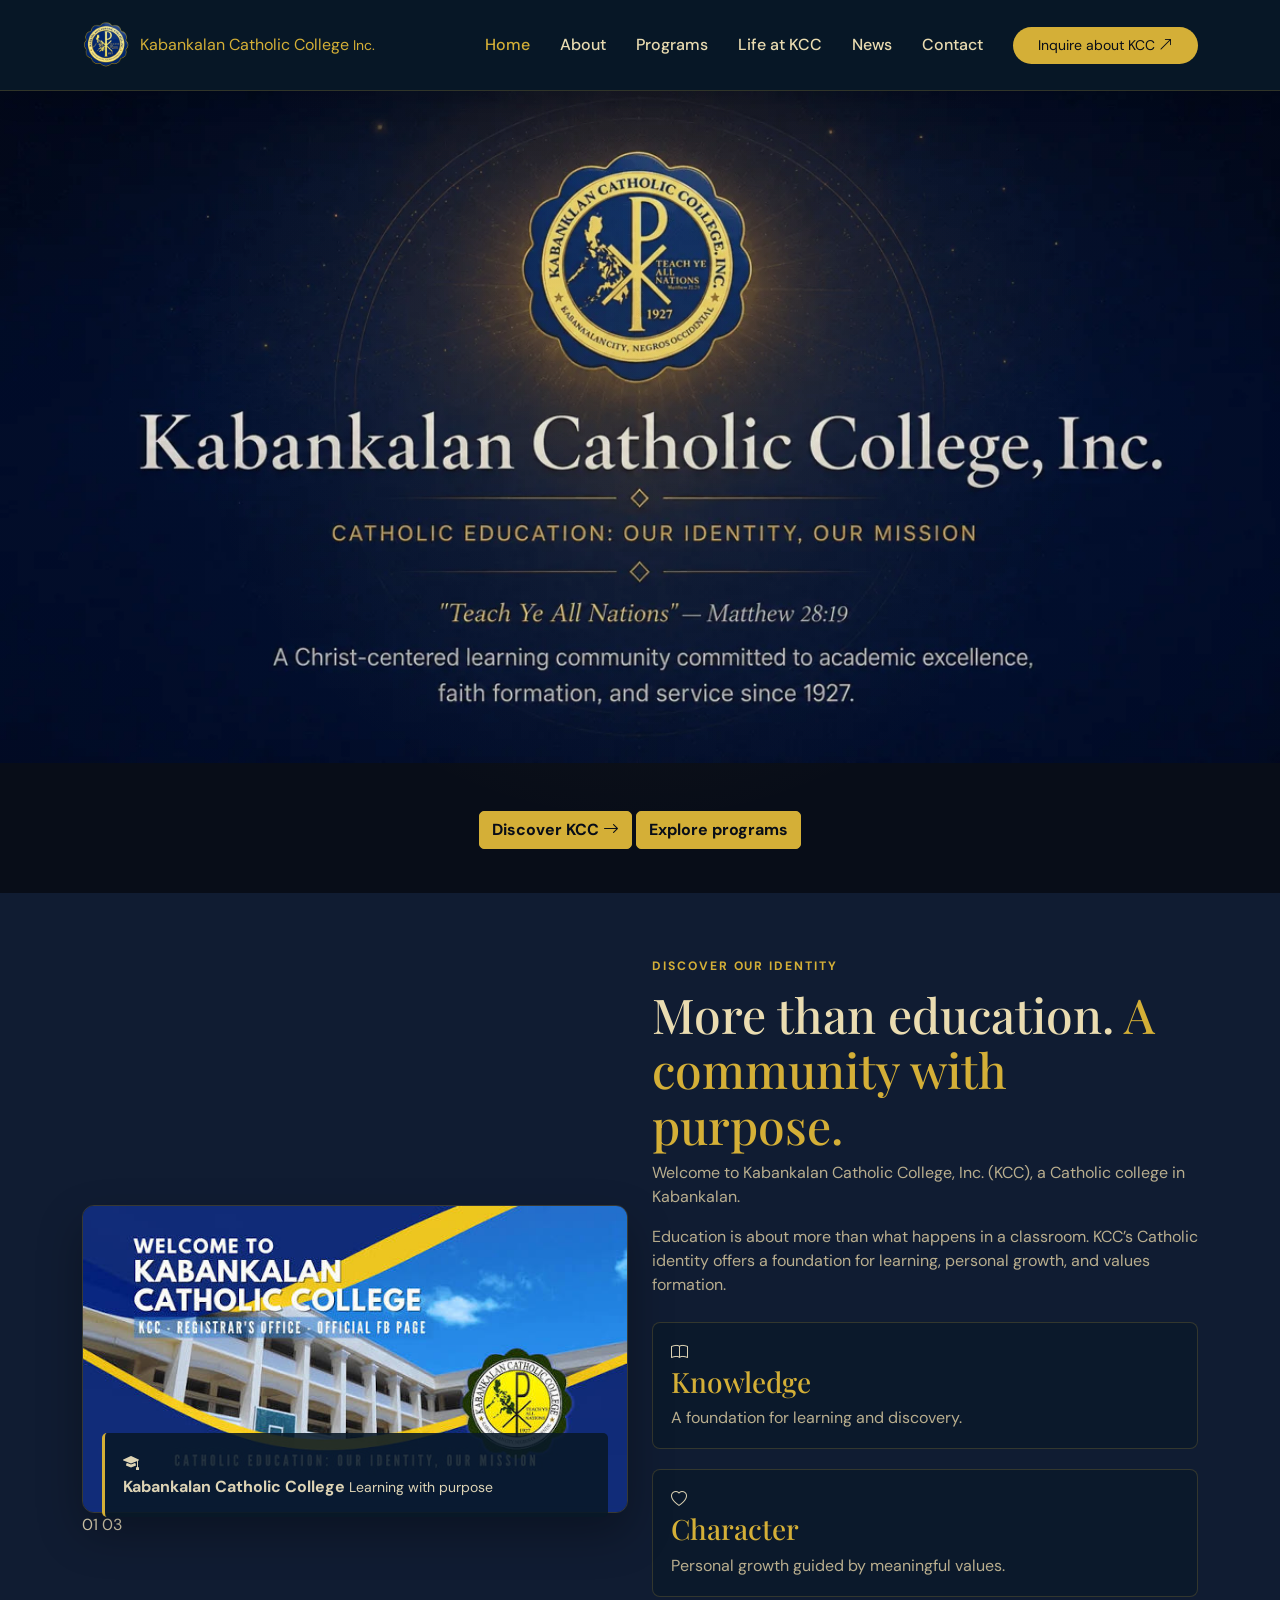
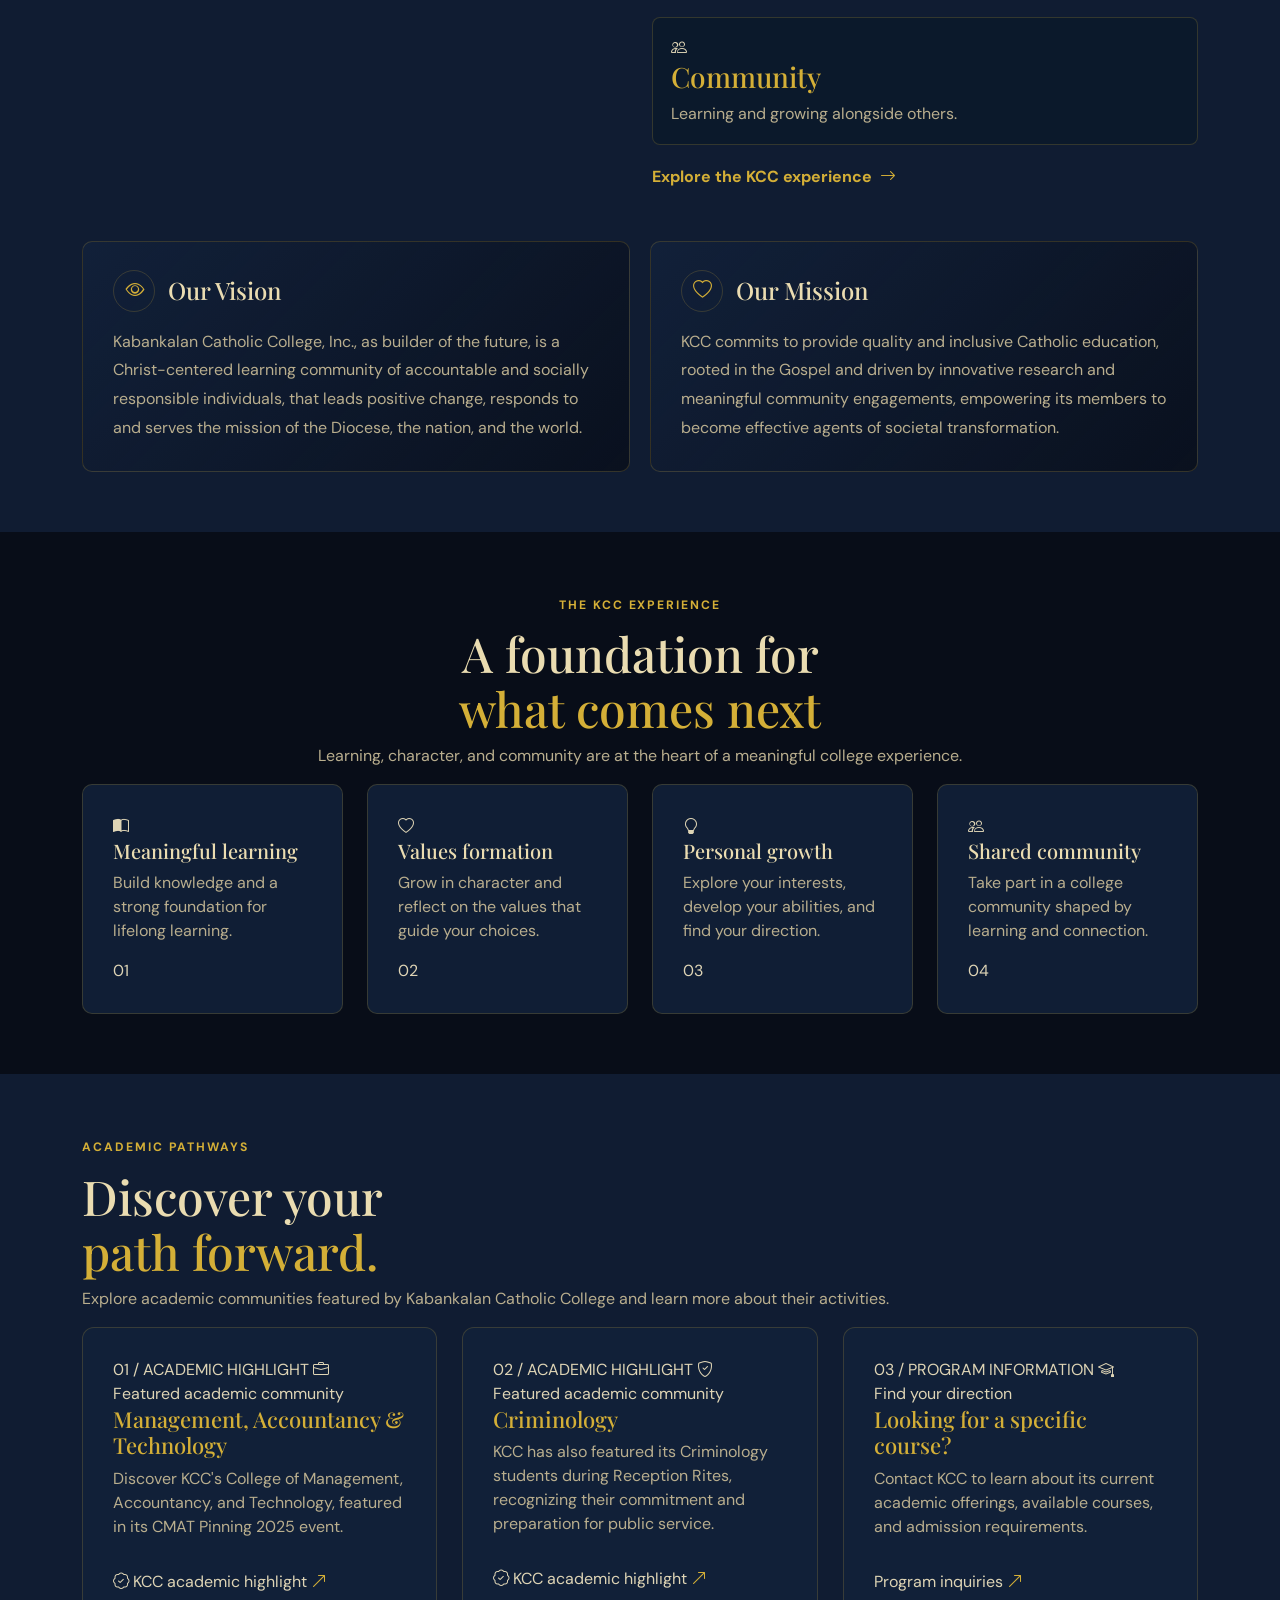
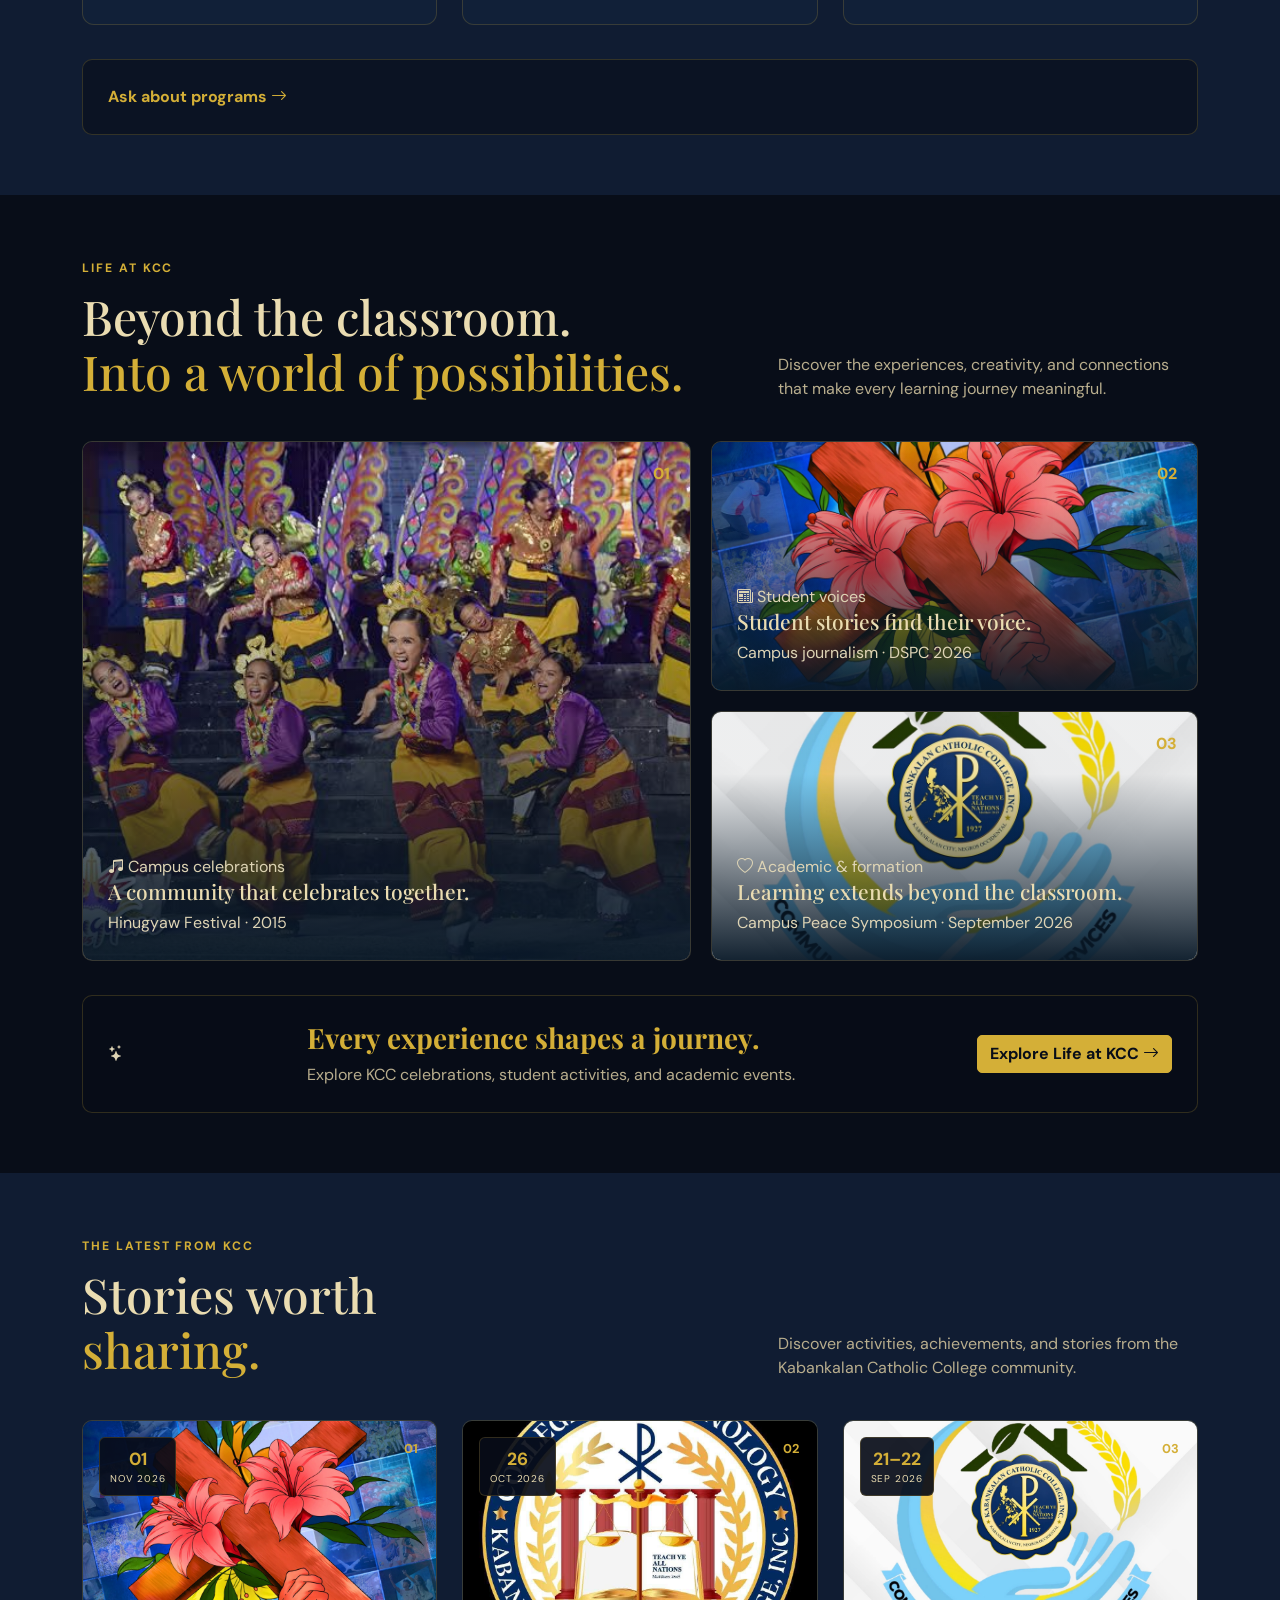
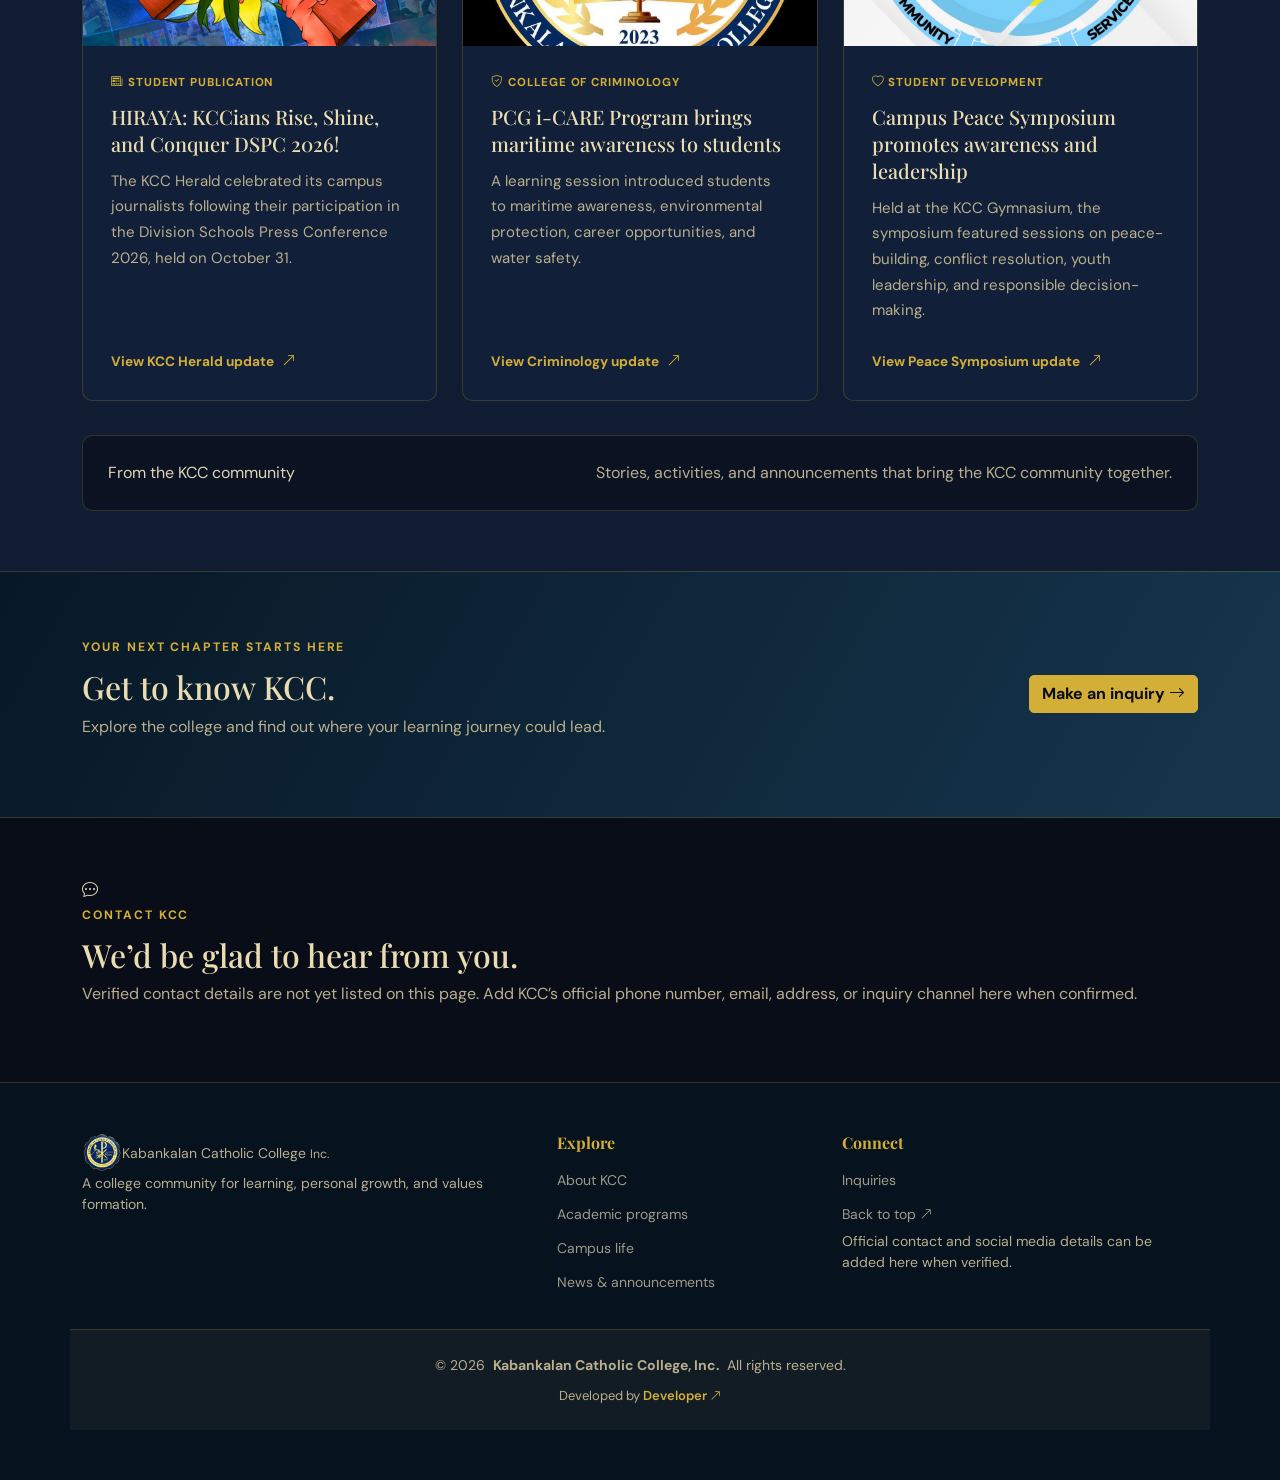
==== commit 85e7e7c5: "Delete a Note" ====
--- a/index.html
+++ b/index.html
@@ -550,15 +550,6 @@
         </div>
 
         <div class="programs-footer" data-aos="fade-up">
-
-          <div>
-            <i class="bi bi-info-circle"></i>
-
-            <p>
-              For the complete and current program list,
-              please contact Kabankalan Catholic College directly.
-            </p>
-          </div>
 
           <a href="#contact" class="programs-contact-link">
             Ask about programs
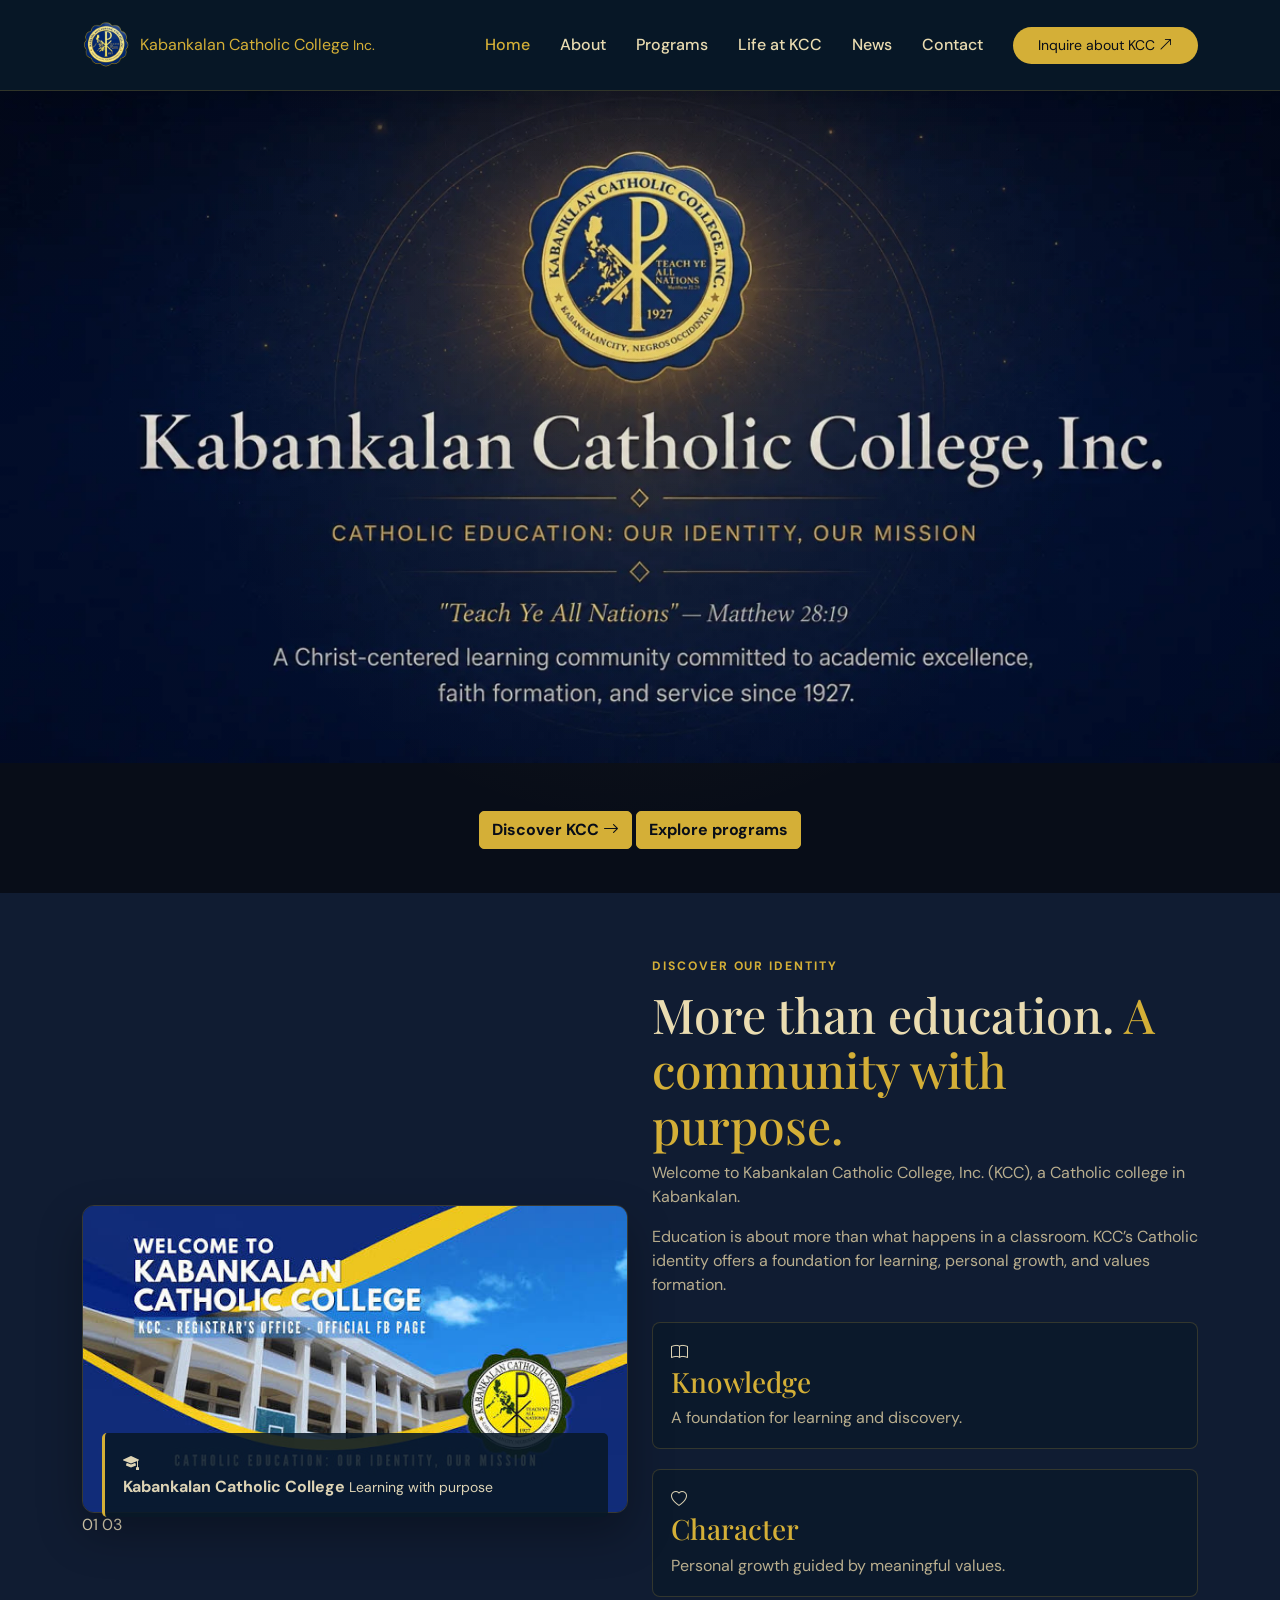
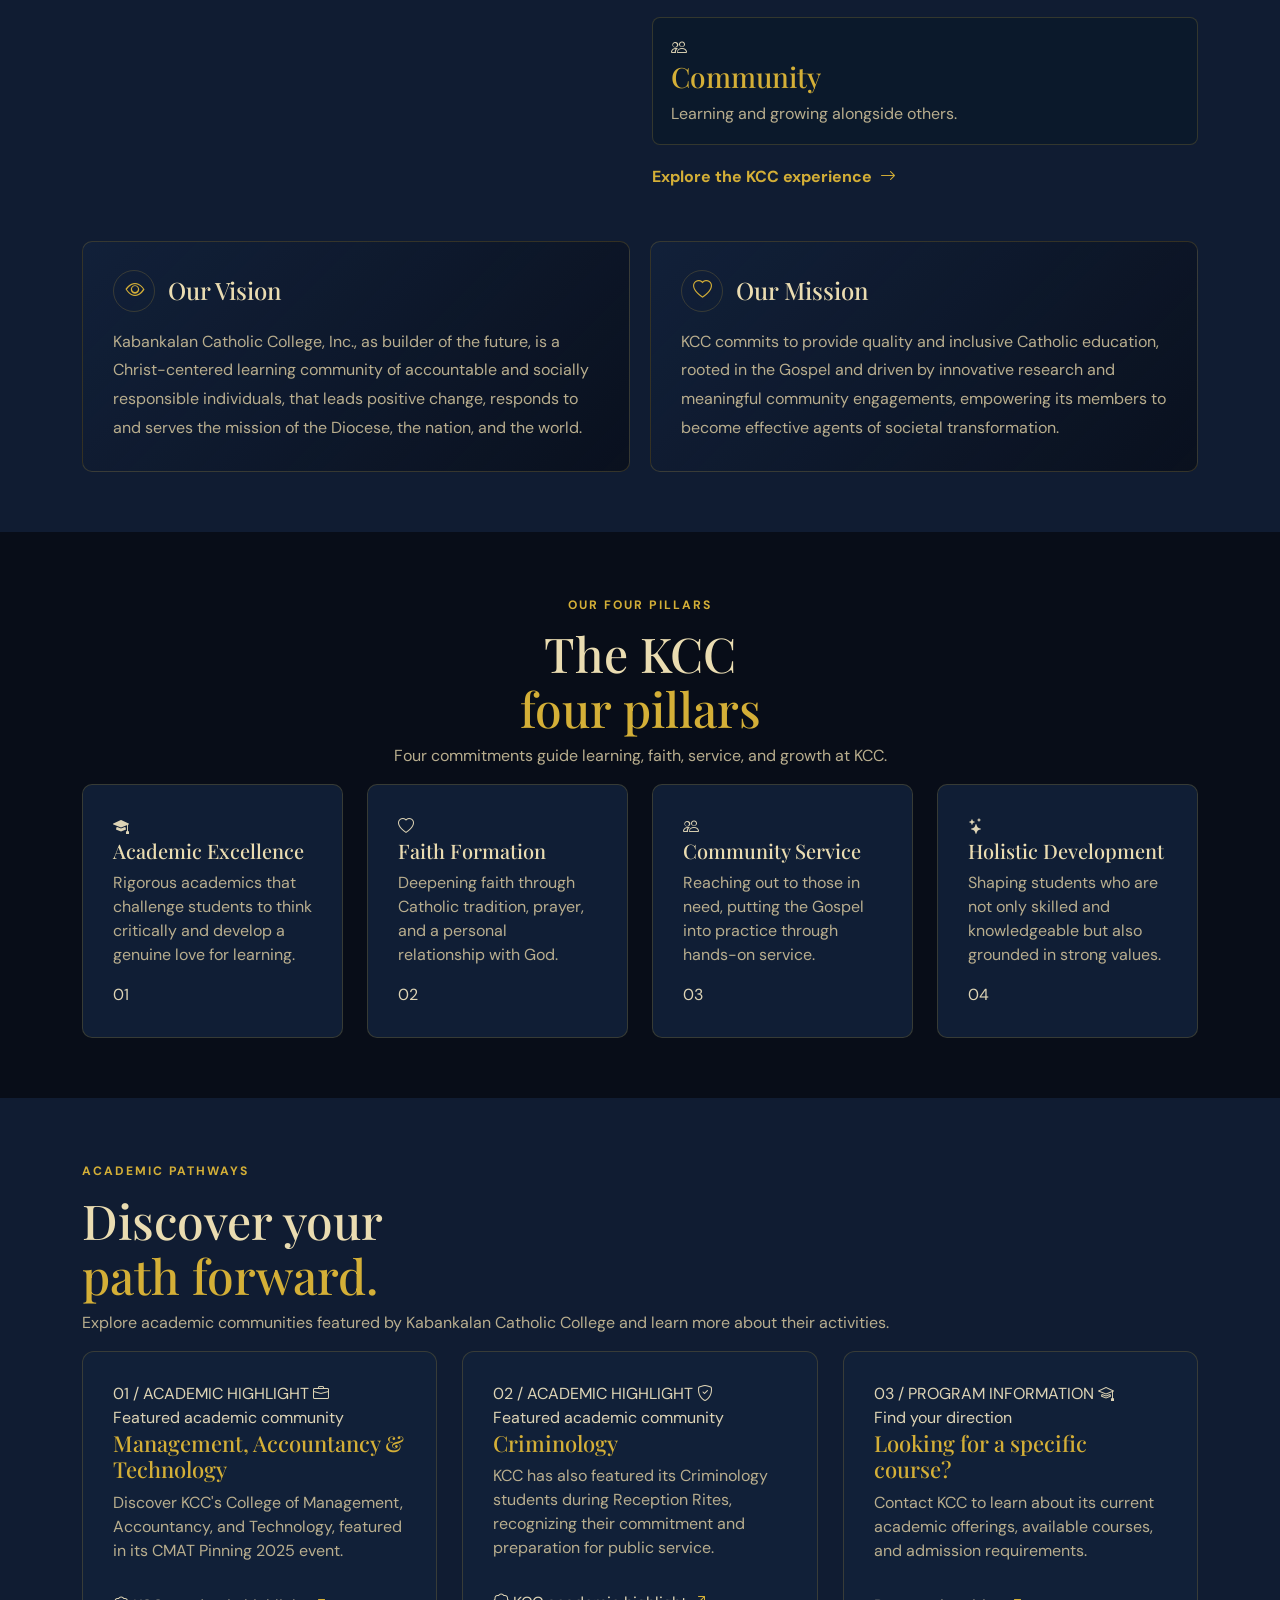
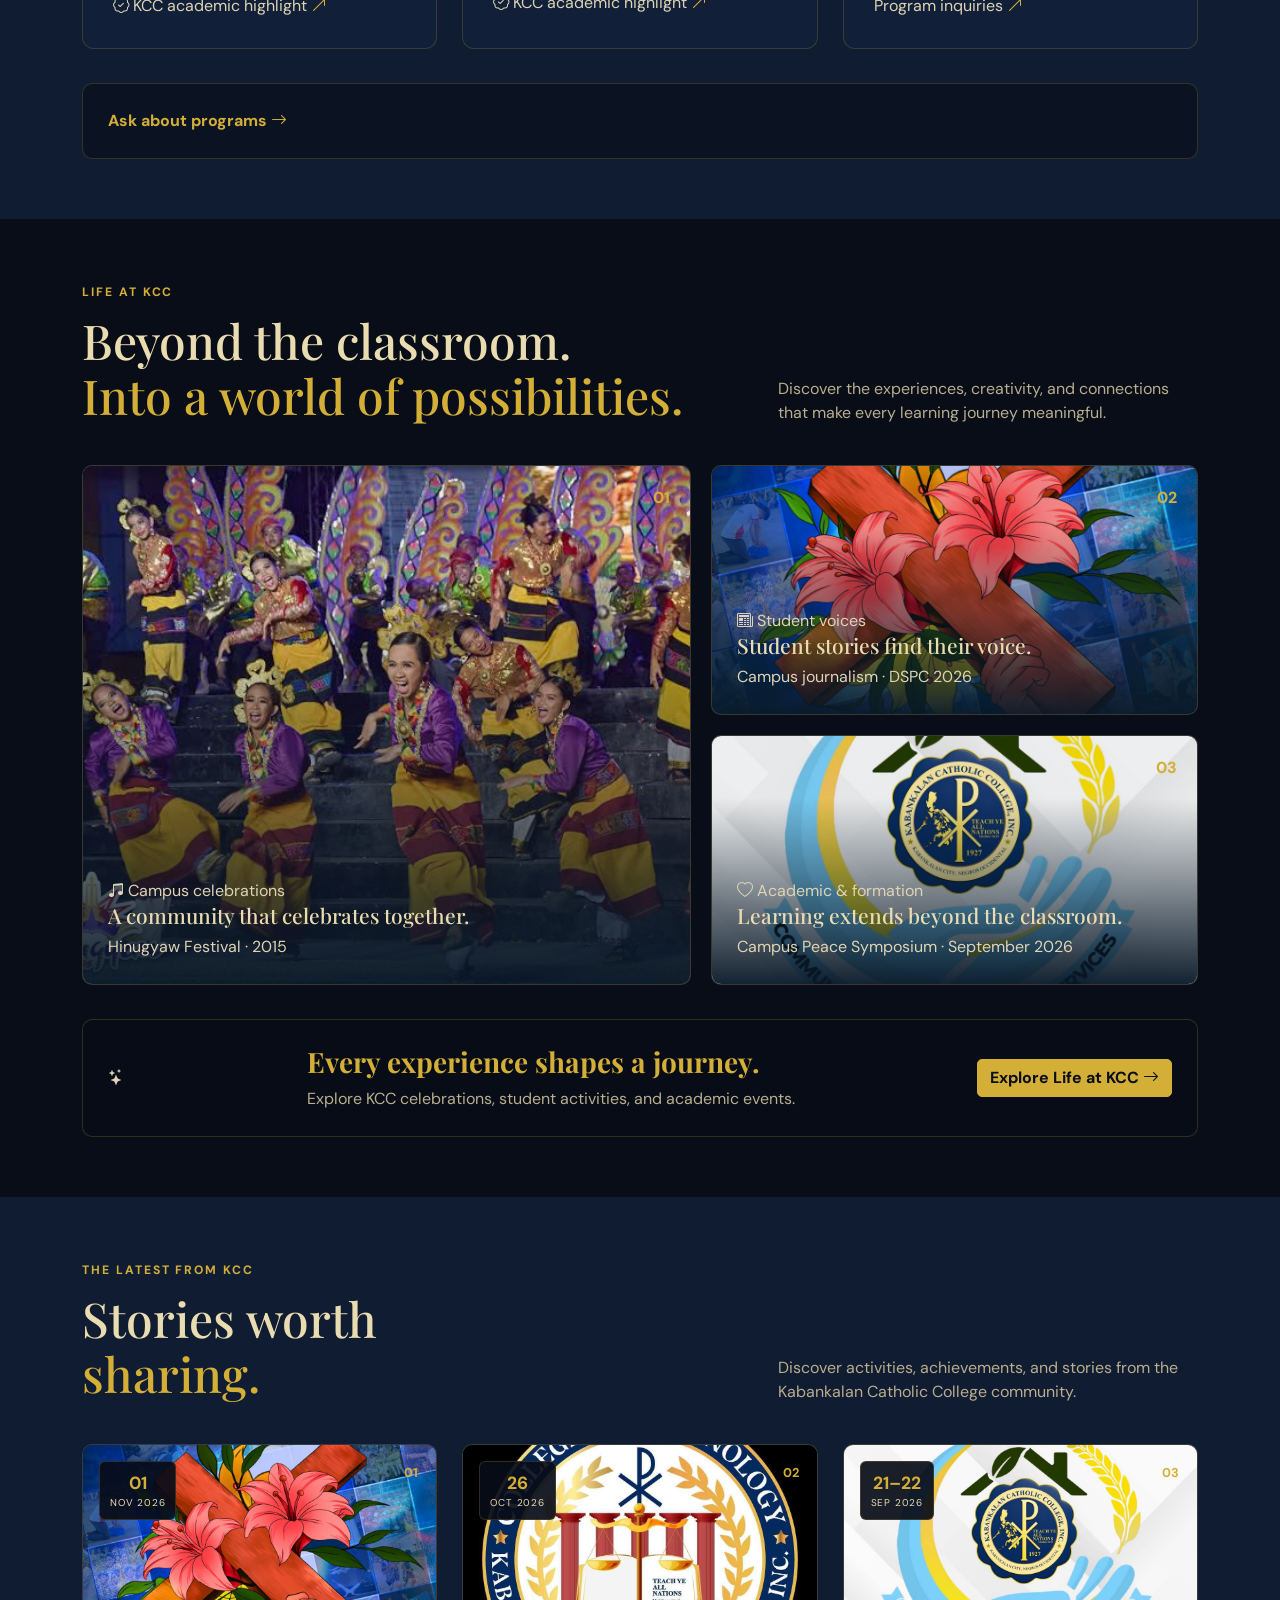
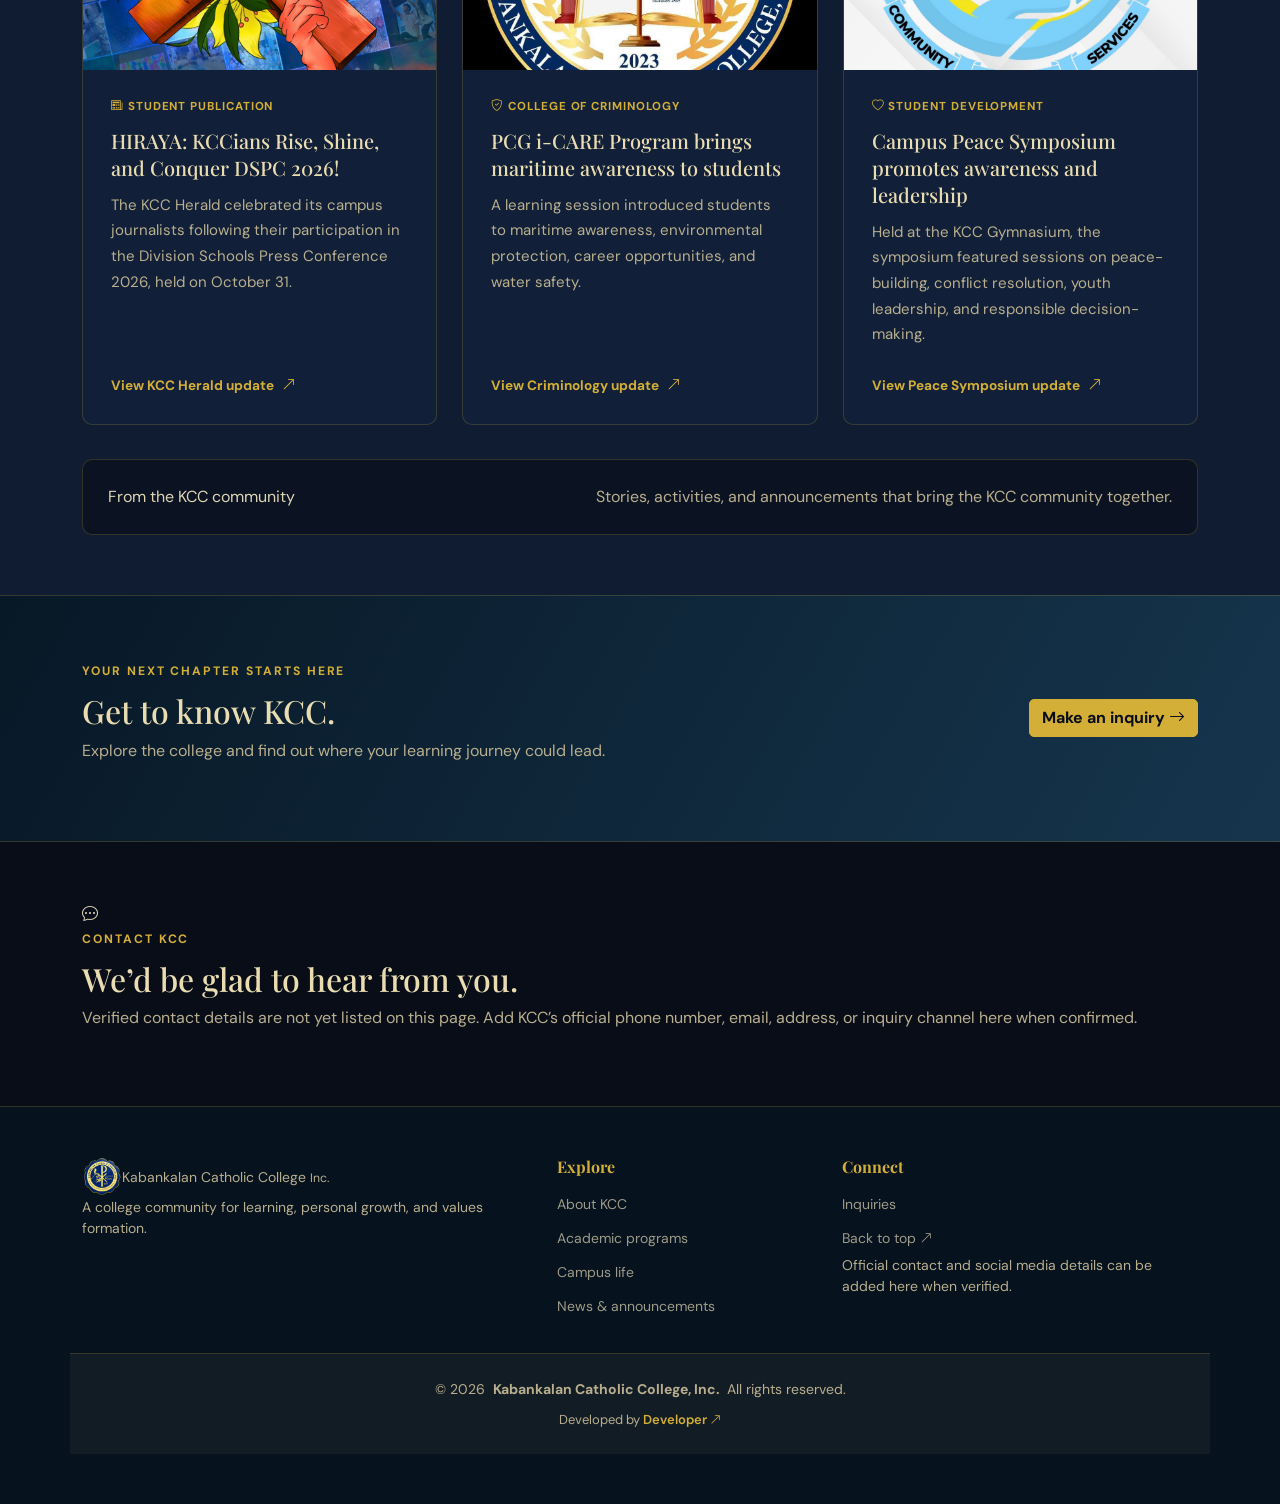
==== commit c63f0755: "Add Four Pillars" ====
--- a/index.html
+++ b/index.html
@@ -288,16 +288,15 @@
 
         <div class="section-intro text-center" data-aos="fade-up">
 
-          <span class="section-kicker">The KCC experience</span>
+          <span class="section-kicker">Our four pillars</span>
 
           <h2 class="section-heading">
-            A foundation for
-            <span>what comes next</span>
+            The KCC
+            <span>four pillars</span>
           </h2>
 
           <p>
-            Learning, character, and community are at the heart
-            of a meaningful college experience.
+            Four commitments guide learning, faith, service, and growth at KCC.
           </p>
 
         </div>
@@ -309,14 +308,13 @@
             <article class="value-card">
 
               <span class="value-icon">
-                <i class="bi bi-book-half"></i>
-              </span>
-
-              <h3>Meaningful learning</h3>
+                <i class="bi bi-mortarboard-fill"></i>
+              </span>
+
+              <h3>Academic Excellence</h3>
 
               <p>
-                Build knowledge and a strong foundation
-                for lifelong learning.
+                Rigorous academics that challenge students to think critically and develop a genuine love for learning.
               </p>
 
               <span class="card-index">01</span>
@@ -334,11 +332,10 @@
                 <i class="bi bi-heart"></i>
               </span>
 
-              <h3>Values formation</h3>
+              <h3>Faith Formation</h3>
 
               <p>
-                Grow in character and reflect on the values
-                that guide your choices.
+                Deepening faith through Catholic tradition, prayer, and a personal relationship with God.
               </p>
 
               <span class="card-index">02</span>
@@ -349,28 +346,6 @@
 
 
           <div class="col-md-6 col-lg-3" data-aos="fade-up" data-aos-delay="200">
-
-            <article class="value-card">
-
-              <span class="value-icon">
-                <i class="bi bi-lightbulb"></i>
-              </span>
-
-              <h3>Personal growth</h3>
-
-              <p>
-                Explore your interests, develop your abilities,
-                and find your direction.
-              </p>
-
-              <span class="card-index">03</span>
-
-            </article>
-
-          </div>
-
-
-          <div class="col-md-6 col-lg-3" data-aos="fade-up" data-aos-delay="300">
 
             <article class="value-card">
 
@@ -378,11 +353,31 @@
                 <i class="bi bi-people"></i>
               </span>
 
-              <h3>Shared community</h3>
+              <h3>Community Service</h3>
 
               <p>
-                Take part in a college community shaped by
-                learning and connection.
+                Reaching out to those in need, putting the Gospel into practice through hands-on service.
+              </p>
+
+              <span class="card-index">03</span>
+
+            </article>
+
+          </div>
+
+
+          <div class="col-md-6 col-lg-3" data-aos="fade-up" data-aos-delay="300">
+
+            <article class="value-card">
+
+              <span class="value-icon">
+                <i class="bi bi-stars"></i>
+              </span>
+
+              <h3>Holistic Development</h3>
+
+              <p>
+                Shaping students who are not only skilled and knowledgeable but also grounded in strong values.
               </p>
 
               <span class="card-index">04</span>
